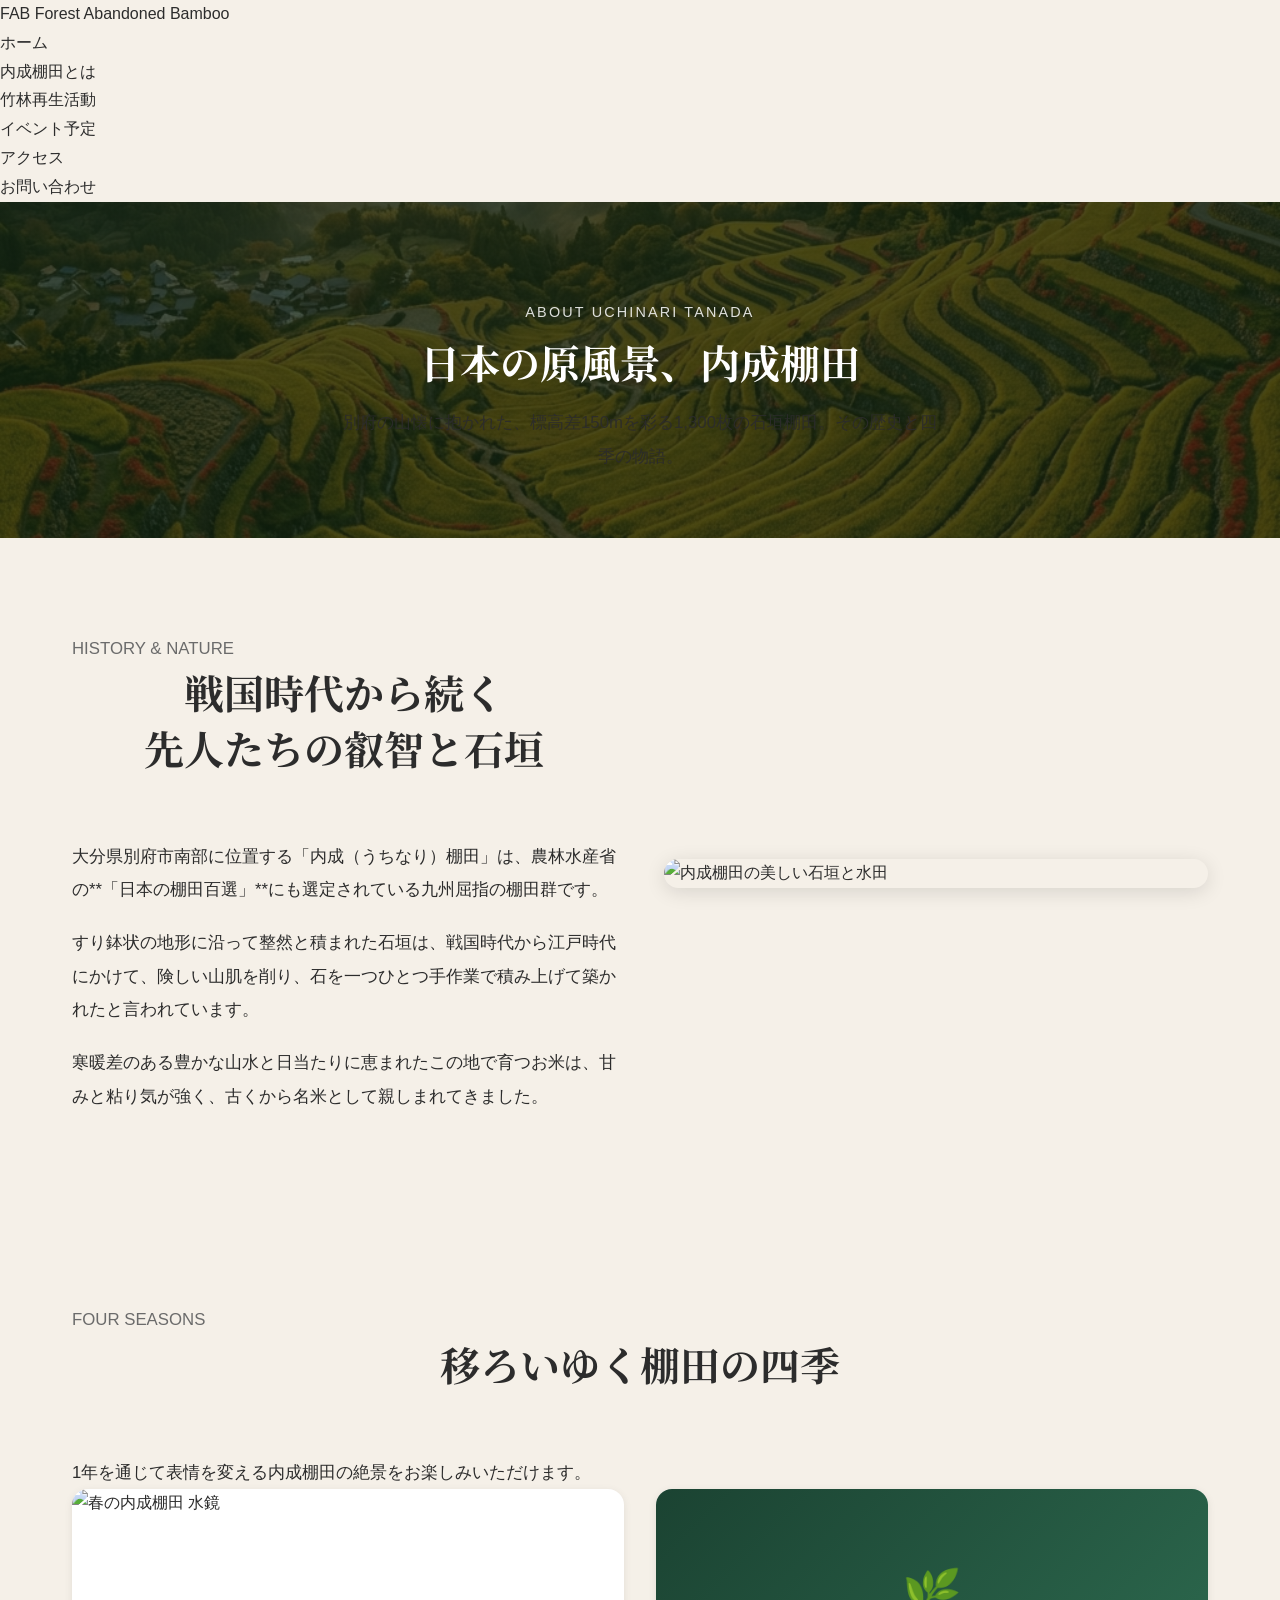
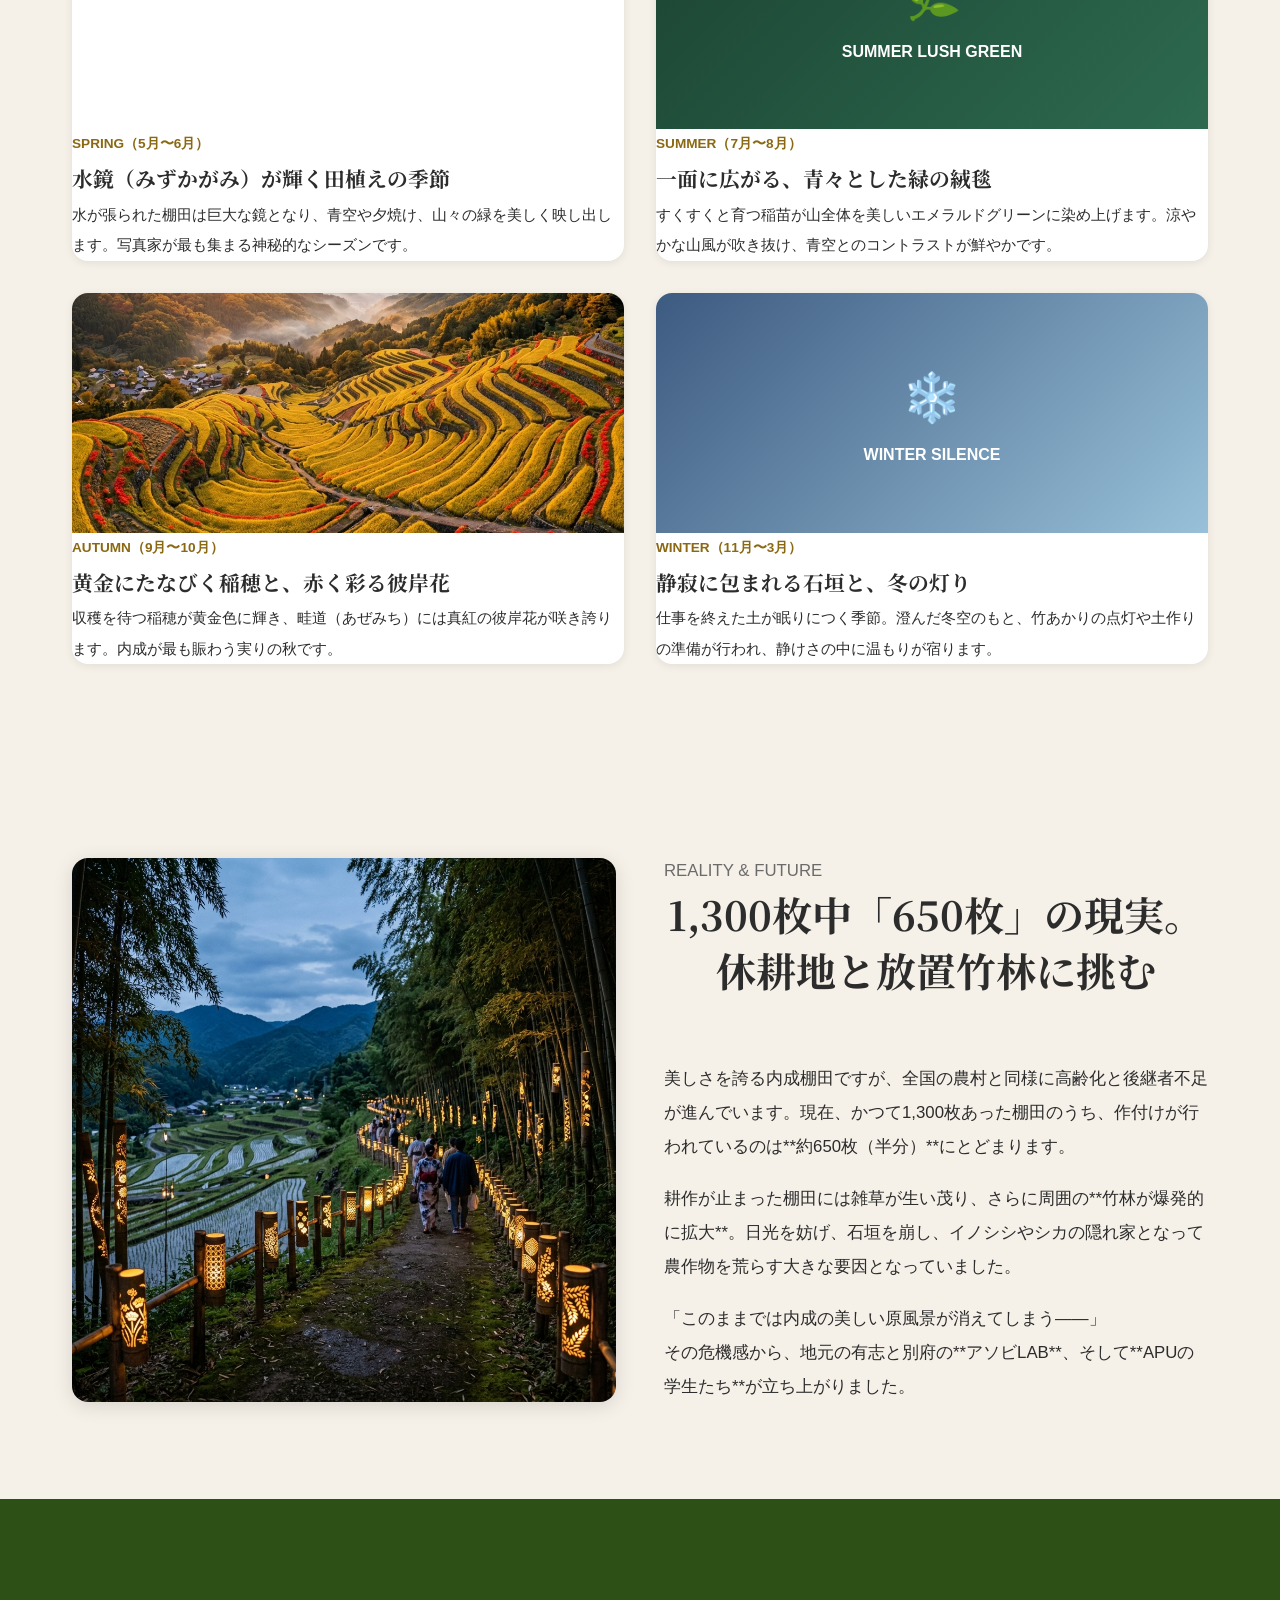
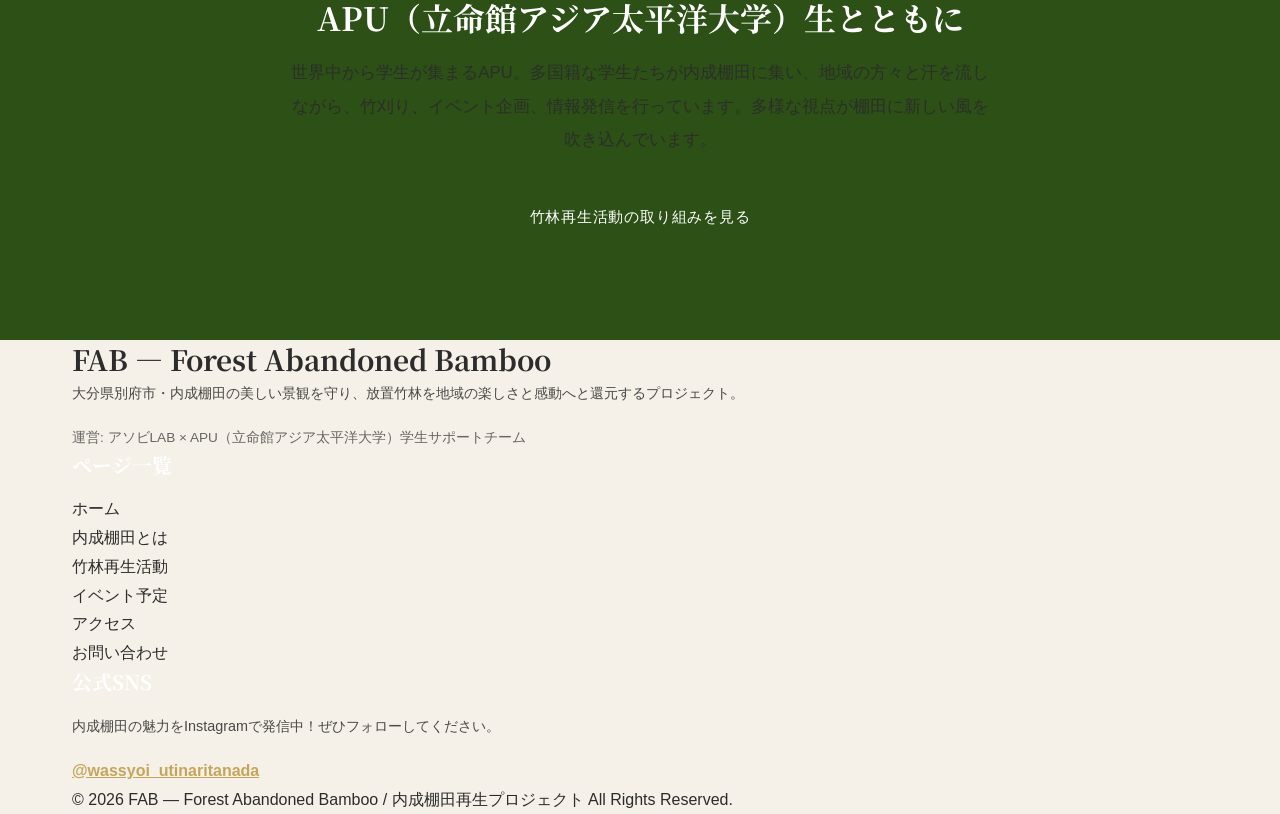
==== about.html @ a8ba5d4e "Add files via upload" ====
<!DOCTYPE html>
<html lang="ja">
<head>
  <meta charset="UTF-8">
  <meta name="viewport" content="width=device-width, initial-scale=1.0">
  <title>内成棚田とは | FAB - Forest Abandoned Bamboo</title>
  <meta name="description" content="大分県別府市にある日本の棚田百選「内成棚田」。42ヘクタールに広がる1,300枚の石垣棚田の歴史、四季の景観、そして未来へつなぐ課題と挑戦。">
  <link rel="preconnect" href="https://fonts.googleapis.com">
  <link rel="preconnect" href="https://fonts.gstatic.com" crossorigin>
  <link href="https://fonts.googleapis.com/css2?family=Noto+Serif+JP:wght@400;600;700&family=Plus+Jakarta+Sans:wght@400;600;700&display=swap" rel="stylesheet">
  <link rel="stylesheet" href="css/reset.css">
  <link rel="stylesheet" href="css/style.css">
  <link rel="stylesheet" href="css/animations.css">
  <link rel="stylesheet" href="css/responsive.css">
</head>
<body>

  <!-- Site Header -->
  <header class="site-header">
    <div class="header-container">
      <a href="index.html" class="site-logo">
        <span class="logo-main">FAB</span>
        <span class="logo-sub">Forest Abandoned Bamboo</span>
      </a>
      <button class="hamburger" aria-label="メニューを開く">
        <span></span>
        <span></span>
        <span></span>
      </button>
      <nav class="site-nav">
        <ul>
          <li><a href="index.html">ホーム</a></li>
          <li><a href="about.html" class="active">内成棚田とは</a></li>
          <li><a href="bamboo.html">竹林再生活動</a></li>
          <li><a href="events.html">イベント予定</a></li>
          <li><a href="access.html">アクセス</a></li>
          <li><a href="contact.html">お問い合わせ</a></li>
        </ul>
      </nav>
    </div>
  </header>

  <!-- Page Title Banner -->
  <section class="page-header" style="background-image: linear-gradient(rgba(15,35,15,0.75), rgba(15,35,15,0.75)), url('images/seasons/autumn.png'); background-size: cover; background-position: center; padding: 6rem 0 4rem; color: #fff; text-align: center;">
    <div class="container fade-in">
      <span style="letter-spacing: 0.15em; font-size: 0.9rem; opacity: 0.85;">ABOUT UCHINARI TANADA</span>
      <h1 style="font-size: 2.5rem; margin-top: 0.5rem; color: #fff;">日本の原風景、内成棚田</h1>
      <p style="margin-top: 1rem; opacity: 0.9; max-width: 600px; margin-left: auto; margin-right: auto;">
        別府の山懐に抱かれた、標高差150mを彩る1,300枚の石垣棚田。その歴史と四季の物語。
      </p>
    </div>
  </section>

  <!-- Overview Section -->
  <section class="section">
    <div class="container">
      <div class="grid-2" style="align-items: center; gap: 3rem;">
        <div class="fade-in">
          <span class="section-subtitle">HISTORY & NATURE</span>
          <h2 class="section-title">戦国時代から続く<br>先人たちの叡智と石垣</h2>
          <p style="margin-bottom: 1.2rem;">大分県別府市南部に位置する「内成（うちなり）棚田」は、農林水産省の**「日本の棚田百選」**にも選定されている九州屈指の棚田群です。</p>
          <p style="margin-bottom: 1.2rem;">すり鉢状の地形に沿って整然と積まれた石垣は、戦国時代から江戸時代にかけて、険しい山肌を削り、石を一つひとつ手作業で積み上げて築かれたと言われています。</p>
          <p>寒暖差のある豊かな山水と日当たりに恵まれたこの地で育つお米は、甘みと粘り気が強く、古くから名米として親しまれてきました。</p>
        </div>
        <div class="fade-in fade-in-delay-2">
          <img src="images/seasons/spring.png" alt="内成棚田の美しい石垣と水田" style="width:100%; border-radius: var(--radius-md); box-shadow: var(--shadow-md);">
        </div>
      </div>
    </div>
  </section>

  <!-- Four Seasons Section -->
  <section class="section" style="background-color: var(--color-bg-light);">
    <div class="container">
      <div class="section-title-wrap fade-in">
        <span class="section-subtitle">FOUR SEASONS</span>
        <h2 class="section-title">移ろいゆく棚田の四季</h2>
        <p class="section-desc">1年を通じて表情を変える内成棚田の絶景をお楽しみいただけます。</p>
      </div>

      <div class="grid-2" style="gap: 2rem;">
        <!-- Spring -->
        <div class="card fade-in fade-in-delay-1">
          <img src="images/seasons/spring.png" alt="春の内成棚田 水鏡" style="width:100%; height: 240px; object-fit: cover;">
          <div class="card-body">
            <span style="color: var(--color-accent); font-weight: 700; font-size: 0.85rem;">SPRING（5月〜6月）</span>
            <h3 style="font-size: 1.3rem; margin: 0.4rem 0;">水鏡（みずかがみ）が輝く田植えの季節</h3>
            <p style="font-size: 0.95rem; color: var(--color-text-muted);">水が張られた棚田は巨大な鏡となり、青空や夕焼け、山々の緑を美しく映し出します。写真家が最も集まる神秘的なシーズンです。</p>
          </div>
        </div>

        <!-- Summer -->
        <div class="card fade-in fade-in-delay-2">
          <div style="background: linear-gradient(135deg, #1b4332, #2d6a4f); height: 240px; display: flex; align-items: center; justify-content: center; color: #fff; text-align: center; padding: 1rem;">
            <div>
              <span style="font-size: 3rem; display: block;">🌿</span>
              <span style="font-weight: 700;">SUMMER LUSH GREEN</span>
            </div>
          </div>
          <div class="card-body">
            <span style="color: var(--color-accent); font-weight: 700; font-size: 0.85rem;">SUMMER（7月〜8月）</span>
            <h3 style="font-size: 1.3rem; margin: 0.4rem 0;">一面に広がる、青々とした緑の絨毯</h3>
            <p style="font-size: 0.95rem; color: var(--color-text-muted);">すくすくと育つ稲苗が山全体を美しいエメラルドグリーンに染め上げます。涼やかな山風が吹き抜け、青空とのコントラストが鮮やかです。</p>
          </div>
        </div>

        <!-- Autumn -->
        <div class="card fade-in fade-in-delay-1">
          <img src="images/seasons/autumn.png" alt="秋の内成棚田 黄金と彼岸花" style="width:100%; height: 240px; object-fit: cover;">
          <div class="card-body">
            <span style="color: var(--color-accent); font-weight: 700; font-size: 0.85rem;">AUTUMN（9月〜10月）</span>
            <h3 style="font-size: 1.3rem; margin: 0.4rem 0;">黄金にたなびく稲穂と、赤く彩る彼岸花</h3>
            <p style="font-size: 0.95rem; color: var(--color-text-muted);">収穫を待つ稲穂が黄金色に輝き、畦道（あぜみち）には真紅の彼岸花が咲き誇ります。内成が最も賑わう実りの秋です。</p>
          </div>
        </div>

        <!-- Winter -->
        <div class="card fade-in fade-in-delay-2">
          <div style="background: linear-gradient(135deg, #3d5a80, #98c1d9); height: 240px; display: flex; align-items: center; justify-content: center; color: #fff; text-align: center; padding: 1rem;">
            <div>
              <span style="font-size: 3rem; display: block;">❄️</span>
              <span style="font-weight: 700;">WINTER SILENCE</span>
            </div>
          </div>
          <div class="card-body">
            <span style="color: var(--color-accent); font-weight: 700; font-size: 0.85rem;">WINTER（11月〜3月）</span>
            <h3 style="font-size: 1.3rem; margin: 0.4rem 0;">静寂に包まれる石垣と、冬の灯り</h3>
            <p style="font-size: 0.95rem; color: var(--color-text-muted);">仕事を終えた土が眠りにつく季節。澄んだ冬空のもと、竹あかりの点灯や土作りの準備が行われ、静けさの中に温もりが宿ります。</p>
          </div>
        </div>
      </div>
    </div>
  </section>

  <!-- Reality & Challenge Section -->
  <section class="section">
    <div class="container">
      <div class="grid-2" style="align-items: center; gap: 3rem;">
        <div class="fade-in">
          <img src="images/bamboo/lanterns.png" alt="放置竹林の課題と竹あかり" style="width:100%; border-radius: var(--radius-md); box-shadow: var(--shadow-md);">
        </div>
        <div class="fade-in fade-in-delay-2">
          <span class="section-subtitle">REALITY & FUTURE</span>
          <h2 class="section-title">1,300枚中「650枚」の現実。<br>休耕地と放置竹林に挑む</h2>
          <p style="margin-bottom: 1.2rem;">美しさを誇る内成棚田ですが、全国の農村と同様に高齢化と後継者不足が進んでいます。現在、かつて1,300枚あった棚田のうち、作付けが行われているのは**約650枚（半分）**にとどまります。</p>
          <p style="margin-bottom: 1.2rem;">耕作が止まった棚田には雑草が生い茂り、さらに周囲の**竹林が爆発的に拡大**。日光を妨げ、石垣を崩し、イノシシやシカの隠れ家となって農作物を荒らす大きな要因となっていました。</p>
          <p>「このままでは内成の美しい原風景が消えてしまう——」<br>その危機感から、地元の有志と別府の**アソビLAB**、そして**APUの学生たち**が立ち上がりました。</p>
        </div>
      </div>
    </div>
  </section>

  <!-- APU Connection Banner -->
  <section class="section" style="background-color: var(--color-primary); color: #fff;">
    <div class="container text-center fade-in">
      <h2 style="color: #fff; font-size: 2rem; margin-bottom: 1rem;">APU（立命館アジア太平洋大学）生とともに</h2>
      <p style="max-width: 700px; margin: 0 auto 2rem; opacity: 0.9;">
        世界中から学生が集まるAPU。多国籍な学生たちが内成棚田に集い、地域の方々と汗を流しながら、竹刈り、イベント企画、情報発信を行っています。多様な視点が棚田に新しい風を吹き込んでいます。
      </p>
      <a href="bamboo.html" class="btn btn-accent">竹林再生活動の取り組みを見る</a>
    </div>
  </section>

  <!-- Site Footer -->
  <footer class="site-footer">
    <div class="container">
      <div class="footer-grid">
        <div>
          <h3 class="footer-title">FAB — Forest Abandoned Bamboo</h3>
          <p style="font-size: 0.9rem; opacity: 0.85; margin-bottom: 1rem;">
            大分県別府市・内成棚田の美しい景観を守り、放置竹林を地域の楽しさと感動へと還元するプロジェクト。
          </p>
          <p style="font-size: 0.85rem; opacity: 0.7;">運営: アソビLAB × APU（立命館アジア太平洋大学）学生サポートチーム</p>
        </div>
        <div>
          <h4 style="color: #fff; margin-bottom: 1rem;">ページ一覧</h4>
          <ul class="footer-links">
            <li><a href="index.html">ホーム</a></li>
            <li><a href="about.html">内成棚田とは</a></li>
            <li><a href="bamboo.html">竹林再生活動</a></li>
            <li><a href="events.html">イベント予定</a></li>
            <li><a href="access.html">アクセス</a></li>
            <li><a href="contact.html">お問い合わせ</a></li>
          </ul>
        </div>
        <div>
          <h4 style="color: #fff; margin-bottom: 1rem;">公式SNS</h4>
          <p style="font-size: 0.9rem; opacity: 0.85; margin-bottom: 1rem;">内成棚田の魅力をInstagramで発信中！ぜひフォローしてください。</p>
          <a href="https://www.instagram.com/wassyoi_utinaritanada/" target="_blank" rel="noopener noreferrer" style="color: var(--color-accent-light); font-weight: 700; text-decoration: underline;">
            @wassyoi_utinaritanada
          </a>
        </div>
      </div>
      <div class="footer-bottom">
        &copy; 2026 FAB — Forest Abandoned Bamboo / 内成棚田再生プロジェクト All Rights Reserved.
      </div>
    </div>
  </footer>

  <script src="js/main.js"></script>
</body>
</html>
---- css/style.css ----
/* ============================================
   FAB — Forest Abandoned Bamboo
   Design System & Main Styles
   ============================================ */

/* --- Design Tokens --- */
:root {
  /* Colors */
  --color-primary: #2D5016;
  --color-primary-light: #5A8F3C;
  --color-primary-lighter: #7AB556;
  --color-bamboo: #6B9B37;
  --color-accent: #8B6914;
  --color-accent-light: #C5A55A;
  --color-bg-main: #F5F0E8;
  --color-bg-sub: #EAF2E3;
  --color-bg-dark: #1a2e0a;
  --color-text: #2C2C2C;
  --color-text-light: #6B6B6B;
  --color-white: #FFFFFF;
  --color-gold: #C5A55A;
  --color-red: #C44D3E;

  /* Typography */
  --font-serif: 'Noto Serif JP', serif;
  --font-sans: 'Noto Sans JP', sans-serif;
  --font-display: 'Playfair Display', serif;

  /* Spacing */
  --space-xs: 0.5rem;
  --space-sm: 1rem;
  --space-md: 2rem;
  --space-lg: 4rem;
  --space-xl: 6rem;
  --space-xxl: 8rem;

  /* Shadows */
  --shadow-sm: 0 2px 8px rgba(0,0,0,0.08);
  --shadow-md: 0 4px 20px rgba(0,0,0,0.12);
  --shadow-lg: 0 8px 40px rgba(0,0,0,0.16);

  /* Border Radius */
  --radius-sm: 8px;
  --radius-md: 16px;
  --radius-lg: 24px;
  --radius-full: 9999px;

  /* Transitions */
  --transition-fast: 0.2s ease;
  --transition-normal: 0.4s ease;
  --transition-slow: 0.6s ease;
}

/* --- Base --- */
body {
  font-family: var(--font-sans);
  font-weight: 400;
  color: var(--color-text);
  background-color: var(--color-bg-main);
  font-size: 16px;
  overflow-x: hidden;
}

/* --- Typography --- */
h1, h2, h3, h4 {
  font-family: var(--font-serif);
  font-weight: 700;
  line-height: 1.4;
}

h1 { font-size: clamp(2rem, 5vw, 3.5rem); }
h2 { font-size: clamp(1.5rem, 3.5vw, 2.5rem); }
h3 { font-size: clamp(1.2rem, 2.5vw, 1.75rem); }
h4 { font-size: clamp(1rem, 2vw, 1.25rem); }

p {
  font-size: clamp(0.9rem, 1.5vw, 1.05rem);
  line-height: 2;
  color: var(--color-text);
}

.text-en {
  font-family: var(--font-display);
  font-style: italic;
  color: var(--color-primary-light);
  letter-spacing: 0.05em;
}

.text-accent {
  color: var(--color-accent);
  font-weight: 700;
}

.text-center { text-align: center; }
.text-gold { color: var(--color-gold); }

/* --- Layout --- */
.container {
  max-width: 1200px;
  margin: 0 auto;
  padding: 0 var(--space-md);
}

.container--narrow {
  max-width: 800px;
}

.section {
  padding: var(--space-xl) 0;
  position: relative;
}

.section--cream {
  background-color: var(--color-bg-main);
}

.section--green {
  background-color: var(--color-bg-sub);
}

.section--dark {
  background-color: var(--color-bg-dark);
  color: var(--color-white);
}

.section--dark p {
  color: rgba(255,255,255,0.85);
}

/* --- Section Title --- */
.section-title {
  text-align: center;
  margin-bottom: var(--space-lg);
}

.section-title__en {
  font-family: var(--font-display);
  font-size: clamp(0.85rem, 1.5vw, 1rem);
  color: var(--color-primary-light);
  letter-spacing: 0.15em;
  text-transform: uppercase;
  display: block;
  margin-bottom: var(--space-xs);
  font-style: italic;
}

.section-title__jp {
  font-family: var(--font-serif);
  font-size: clamp(1.5rem, 3.5vw, 2.5rem);
  color: var(--color-primary);
  display: block;
  position: relative;
}

.section-title__jp::after {
  content: '';
  display: block;
  width: 60px;
  height: 3px;
  background: linear-gradient(90deg, var(--color-bamboo), var(--color-accent-light));
  margin: var(--space-sm) auto 0;
  border-radius: var(--radius-full);
}

.section--dark .section-title__jp {
  color: var(--color-white);
}

.section--dark .section-title__en {
  color: var(--color-accent-light);
}

.section-subtitle {
  text-align: center;
  font-size: clamp(0.9rem, 1.5vw, 1.05rem);
  color: var(--color-text-light);
  margin-top: calc(-1 * var(--space-md));
  margin-bottom: var(--space-lg);
  line-height: 1.8;
}

/* --- Navigation --- */
.nav {
  position: fixed;
  top: 0;
  left: 0;
  right: 0;
  z-index: 1000;
  transition: background-color var(--transition-normal), box-shadow var(--transition-normal);
  padding: var(--space-sm) 0;
}

.nav--scrolled {
  background-color: rgba(255, 255, 255, 0.95);
  backdrop-filter: blur(10px);
  box-shadow: var(--shadow-sm);
  padding: var(--space-xs) 0;
}

.nav__inner {
  max-width: 1200px;
  margin: 0 auto;
  padding: 0 var(--space-md);
  display: flex;
  align-items: center;
  justify-content: space-between;
}

.nav__logo {
  display: flex;
  align-items: baseline;
  gap: 0.5rem;
  z-index: 1001;
}

.nav__logo-en {
  font-family: var(--font-display);
  font-size: 1.8rem;
  font-weight: 700;
  color: var(--color-white);
  letter-spacing: 0.05em;
  transition: color var(--transition-normal);
}

.nav--scrolled .nav__logo-en {
  color: var(--color-primary);
}

.nav__logo-jp {
  font-family: var(--font-sans);
  font-size: 0.75rem;
  color: rgba(255,255,255,0.8);
  transition: color var(--transition-normal);
}

.nav--scrolled .nav__logo-jp {
  color: var(--color-text-light);
}

.nav__list {
  display: flex;
  gap: var(--space-md);
}

.nav__link {
  font-size: 0.9rem;
  font-weight: 500;
  color: var(--color-white);
  position: relative;
  padding: 0.25rem 0;
  transition: color var(--transition-fast);
}

.nav--scrolled .nav__link {
  color: var(--color-text);
}

.nav__link::after {
  content: '';
  position: absolute;
  bottom: 0;
  left: 0;
  width: 0;
  height: 2px;
  background: var(--color-bamboo);
  transition: width var(--transition-normal);
}

.nav__link:hover::after,
.nav__link--active::after {
  width: 100%;
}

.nav__link:hover {
  color: var(--color-bamboo);
}

/* Hamburger */
.nav__hamburger {
  display: none;
  flex-direction: column;
  gap: 5px;
  z-index: 1001;
  padding: 8px;
}

.nav__hamburger span {
  display: block;
  width: 24px;
  height: 2px;
  background-color: var(--color-white);
  transition: all var(--transition-normal);
}

.nav--scrolled .nav__hamburger span {
  background-color: var(--color-text);
}

.nav__hamburger.active span:nth-child(1) {
  transform: rotate(45deg) translate(5px, 5px);
}

.nav__hamburger.active span:nth-child(2) {
  opacity: 0;
}

.nav__hamburger.active span:nth-child(3) {
  transform: rotate(-45deg) translate(5px, -5px);
}

/* --- Hero --- */
.hero {
  position: relative;
  height: 100vh;
  min-height: 600px;
  display: flex;
  align-items: center;
  justify-content: center;
  overflow: hidden;
}

.hero__slide {
  position: absolute;
  top: 0;
  left: 0;
  width: 100%;
  height: 100%;
  background-size: cover;
  background-position: center;
  opacity: 0;
  transition: opacity 1.5s ease;
}

.hero__slide.active {
  opacity: 1;
}

.hero__overlay {
  position: absolute;
  top: 0;
  left: 0;
  width: 100%;
  height: 100%;
  background: linear-gradient(
    to bottom,
    rgba(0,0,0,0.3) 0%,
    rgba(0,0,0,0.1) 40%,
    rgba(0,0,0,0.4) 100%
  );
  z-index: 1;
}

.hero__content {
  position: relative;
  z-index: 2;
  text-align: center;
  color: var(--color-white);
  padding: var(--space-md);
}

.hero__title {
  font-family: var(--font-serif);
  font-size: clamp(2rem, 6vw, 4rem);
  font-weight: 700;
  line-height: 1.4;
  text-shadow: 0 2px 20px rgba(0,0,0,0.3);
  margin-bottom: var(--space-sm);
  letter-spacing: 0.1em;
}

.hero__subtitle {
  font-family: var(--font-sans);
  font-size: clamp(1rem, 2vw, 1.3rem);
  font-weight: 300;
  text-shadow: 0 1px 10px rgba(0,0,0,0.3);
  letter-spacing: 0.15em;
  margin-bottom: var(--space-xs);
}

.hero__logo-text {
  font-family: var(--font-display);
  font-size: clamp(1.2rem, 2.5vw, 1.8rem);
  font-weight: 400;
  font-style: italic;
  color: var(--color-accent-light);
  text-shadow: 0 1px 10px rgba(0,0,0,0.3);
  margin-top: var(--space-sm);
}

.hero__scroll {
  position: absolute;
  bottom: 40px;
  left: 50%;
  transform: translateX(-50%);
  z-index: 2;
  display: flex;
  flex-direction: column;
  align-items: center;
  gap: 8px;
  color: var(--color-white);
  font-size: 0.75rem;
  letter-spacing: 0.1em;
}

.hero__scroll-arrow {
  width: 20px;
  height: 20px;
  border-right: 2px solid var(--color-white);
  border-bottom: 2px solid var(--color-white);
  transform: rotate(45deg);
  animation: bounce 2s infinite;
}

/* Page Hero (smaller) */
.hero--page {
  height: 50vh;
  min-height: 400px;
}

.hero--page .hero__title {
  font-size: clamp(1.8rem, 4vw, 3rem);
}

/* --- Wave Divider --- */
.wave-divider {
  position: relative;
  width: 100%;
  overflow: hidden;
  line-height: 0;
  margin-top: -1px;
}

.wave-divider svg {
  width: 100%;
  height: 80px;
  display: block;
}

/* --- Cards --- */
.card-grid {
  display: grid;
  grid-template-columns: repeat(auto-fit, minmax(320px, 1fr));
  gap: var(--space-md);
}

.card-grid--3 {
  grid-template-columns: repeat(3, 1fr);
}

.card {
  background: var(--color-white);
  border-radius: var(--radius-md);
  overflow: hidden;
  box-shadow: var(--shadow-sm);
  transition: transform var(--transition-normal), box-shadow var(--transition-normal);
}

.card:hover {
  transform: translateY(-8px);
  box-shadow: var(--shadow-lg);
}

.card__image {
  width: 100%;
  height: 220px;
  object-fit: cover;
}

.card__body {
  padding: var(--space-md);
}

.card__tag {
  display: inline-block;
  font-size: 0.75rem;
  font-weight: 500;
  padding: 4px 12px;
  border-radius: var(--radius-full);
  background: var(--color-bg-sub);
  color: var(--color-primary);
  margin-bottom: var(--space-xs);
}

.card__title {
  font-family: var(--font-serif);
  font-size: 1.2rem;
  margin-bottom: var(--space-xs);
  color: var(--color-primary);
}

.card__text {
  font-size: 0.9rem;
  color: var(--color-text-light);
  line-height: 1.8;
}

.card__link {
  display: inline-flex;
  align-items: center;
  gap: 6px;
  margin-top: var(--space-sm);
  color: var(--color-primary-light);
  font-weight: 500;
  font-size: 0.9rem;
  transition: gap var(--transition-fast);
}

.card__link:hover {
  gap: 12px;
}

.card__link::after {
  content: '→';
}

/* --- Buttons --- */
.btn {
  display: inline-flex;
  align-items: center;
  justify-content: center;
  gap: 8px;
  padding: 14px 32px;
  border-radius: var(--radius-full);
  font-weight: 500;
  font-size: 0.95rem;
  transition: all var(--transition-normal);
  cursor: pointer;
  letter-spacing: 0.05em;
}

.btn--primary {
  background: var(--color-primary);
  color: var(--color-white);
}

.btn--primary:hover {
  background: var(--color-primary-light);
  transform: translateY(-2px);
  box-shadow: 0 4px 15px rgba(45, 80, 22, 0.3);
}

.btn--accent {
  background: linear-gradient(135deg, var(--color-accent), var(--color-gold));
  color: var(--color-white);
}

.btn--accent:hover {
  transform: translateY(-2px);
  box-shadow: 0 4px 15px rgba(139, 105, 20, 0.3);
}

.btn--outline {
  border: 2px solid var(--color-primary);
  color: var(--color-primary);
  background: transparent;
}

.btn--outline:hover {
  background: var(--color-primary);
  color: var(--color-white);
}

.btn--large {
  padding: 18px 48px;
  font-size: 1.1rem;
}

.btn--white {
  background: var(--color-white);
  color: var(--color-primary);
}

.btn--white:hover {
  background: var(--color-bg-sub);
  transform: translateY(-2px);
}

.btn-group {
  display: flex;
  gap: var(--space-sm);
  justify-content: center;
  flex-wrap: wrap;
}

/* --- Stats / Counter --- */
.stats {
  display: grid;
  grid-template-columns: repeat(4, 1fr);
  gap: var(--space-md);
  text-align: center;
}

.stat__number {
  font-family: var(--font-display);
  font-size: clamp(2.5rem, 5vw, 4rem);
  font-weight: 700;
  color: var(--color-primary);
  line-height: 1.2;
}

.stat__unit {
  font-family: var(--font-sans);
  font-size: 1rem;
  color: var(--color-primary-light);
}

.stat__label {
  font-size: 0.9rem;
  color: var(--color-text-light);
  margin-top: var(--space-xs);
}

.section--dark .stat__number {
  color: var(--color-accent-light);
}

.section--dark .stat__unit {
  color: var(--color-white);
}

.section--dark .stat__label {
  color: rgba(255,255,255,0.7);
}

/* --- Event Banner --- */
.event-banner {
  background: linear-gradient(135deg, var(--color-primary) 0%, var(--color-bamboo) 100%);
  border-radius: var(--radius-lg);
  padding: var(--space-lg);
  color: var(--color-white);
  text-align: center;
  position: relative;
  overflow: hidden;
}

.event-banner::before {
  content: '🎋';
  position: absolute;
  top: -20px;
  right: -20px;
  font-size: 120px;
  opacity: 0.1;
}

.event-banner__date {
  font-family: var(--font-display);
  font-size: clamp(1rem, 2vw, 1.3rem);
  color: var(--color-accent-light);
  margin-bottom: var(--space-xs);
}

.event-banner__title {
  font-family: var(--font-serif);
  font-size: clamp(1.5rem, 3.5vw, 2.5rem);
  margin-bottom: var(--space-sm);
}

.event-banner__text {
  font-size: 1rem;
  opacity: 0.9;
  margin-bottom: var(--space-md);
  line-height: 1.8;
}

/* --- Timeline --- */
.timeline {
  position: relative;
  padding: var(--space-md) 0;
}

.timeline::before {
  content: '';
  position: absolute;
  left: 50%;
  top: 0;
  bottom: 0;
  width: 2px;
  background: linear-gradient(to bottom, var(--color-bamboo), var(--color-accent-light));
  transform: translateX(-50%);
}

.timeline__item {
  display: flex;
  align-items: flex-start;
  margin-bottom: var(--space-lg);
  position: relative;
}

.timeline__item:nth-child(odd) {
  flex-direction: row-reverse;
}

.timeline__dot {
  position: absolute;
  left: 50%;
  transform: translateX(-50%);
  width: 16px;
  height: 16px;
  border-radius: 50%;
  background: var(--color-bamboo);
  border: 3px solid var(--color-white);
  box-shadow: var(--shadow-sm);
  z-index: 1;
}

.timeline__content {
  width: 45%;
  background: var(--color-white);
  border-radius: var(--radius-md);
  padding: var(--space-md);
  box-shadow: var(--shadow-sm);
}

.timeline__year {
  font-family: var(--font-display);
  font-size: 1.5rem;
  color: var(--color-primary-light);
  margin-bottom: var(--space-xs);
}

/* --- Schedule --- */
.schedule {
  background: var(--color-white);
  border-radius: var(--radius-lg);
  overflow: hidden;
  box-shadow: var(--shadow-md);
}

.schedule__month {
  padding: var(--space-sm) var(--space-md);
  background: var(--color-primary);
  color: var(--color-white);
  font-family: var(--font-serif);
  font-size: 1.2rem;
}

.schedule__item {
  display: flex;
  align-items: center;
  gap: var(--space-md);
  padding: var(--space-sm) var(--space-md);
  border-bottom: 1px solid rgba(0,0,0,0.05);
  transition: background var(--transition-fast);
}

.schedule__item:hover {
  background: var(--color-bg-sub);
}

.schedule__item--highlight {
  background: linear-gradient(90deg, rgba(107, 155, 55, 0.1) 0%, transparent 100%);
  border-left: 4px solid var(--color-bamboo);
}

.schedule__date {
  font-family: var(--font-display);
  font-size: 1.3rem;
  font-weight: 700;
  color: var(--color-primary);
  min-width: 60px;
  text-align: center;
}

.schedule__info {
  flex: 1;
}

.schedule__event-name {
  font-weight: 700;
  font-size: 1rem;
}

.schedule__event-tag {
  display: inline-block;
  font-size: 0.7rem;
  padding: 2px 8px;
  border-radius: var(--radius-full);
  background: var(--color-red);
  color: var(--color-white);
  margin-left: 8px;
  font-weight: 700;
}

.schedule__event-desc {
  font-size: 0.85rem;
  color: var(--color-text-light);
}

/* --- Photo Band --- */
.photo-band {
  display: flex;
  gap: var(--space-sm);
  overflow-x: auto;
  padding: var(--space-sm) 0;
  scroll-snap-type: x mandatory;
  -webkit-overflow-scrolling: touch;
}

.photo-band::-webkit-scrollbar {
  display: none;
}

.photo-band__item {
  flex: 0 0 300px;
  height: 200px;
  border-radius: var(--radius-md);
  overflow: hidden;
  scroll-snap-align: start;
  position: relative;
}

.photo-band__item img {
  width: 100%;
  height: 100%;
  object-fit: cover;
  transition: transform var(--transition-slow);
}

.photo-band__item:hover img {
  transform: scale(1.05);
}

.photo-band__label {
  position: absolute;
  bottom: 0;
  left: 0;
  right: 0;
  padding: var(--space-xs) var(--space-sm);
  background: linear-gradient(transparent, rgba(0,0,0,0.6));
  color: var(--color-white);
  font-size: 0.85rem;
}

/* --- Parallax Section --- */
.parallax {
  background-attachment: fixed;
  background-size: cover;
  background-position: center;
  min-height: 400px;
  display: flex;
  align-items: center;
  justify-content: center;
  position: relative;
}

.parallax__overlay {
  position: absolute;
  inset: 0;
  background: rgba(0,0,0,0.45);
}

.parallax__content {
  position: relative;
  z-index: 1;
  text-align: center;
  color: var(--color-white);
  padding: var(--space-lg) var(--space-md);
}

.parallax__content h2 {
  font-size: clamp(1.5rem, 4vw, 2.5rem);
  margin-bottom: var(--space-sm);
  text-shadow: 0 2px 10px rgba(0,0,0,0.3);
}

.parallax__content p {
  color: rgba(255,255,255,0.9);
  font-size: clamp(1rem, 1.8vw, 1.2rem);
}

/* --- Intro Text --- */
.intro {
  text-align: center;
  padding: var(--space-xl) var(--space-md);
}

.intro__text {
  font-family: var(--font-serif);
  font-size: clamp(1rem, 2vw, 1.3rem);
  line-height: 2.5;
  color: var(--color-text);
  letter-spacing: 0.1em;
}

.intro__text span {
  color: var(--color-primary);
  font-weight: 700;
}

/* --- Feature Image + Text --- */
.feature {
  display: grid;
  grid-template-columns: 1fr 1fr;
  gap: var(--space-lg);
  align-items: center;
  margin-bottom: var(--space-xl);
}

.feature--reverse {
  direction: rtl;
}

.feature--reverse > * {
  direction: ltr;
}

.feature__image {
  border-radius: var(--radius-lg);
  overflow: hidden;
  box-shadow: var(--shadow-md);
}

.feature__image img {
  width: 100%;
  height: 400px;
  object-fit: cover;
  transition: transform var(--transition-slow);
}

.feature__image:hover img {
  transform: scale(1.03);
}

.feature__text h3 {
  color: var(--color-primary);
  margin-bottom: var(--space-sm);
}

/* --- Instagram CTA --- */
.instagram-cta {
  display: flex;
  align-items: center;
  justify-content: center;
  gap: var(--space-sm);
  padding: var(--space-md);
  background: linear-gradient(135deg, #f09433, #e6683c, #dc2743, #cc2366, #bc1888);
  border-radius: var(--radius-md);
  color: var(--color-white);
  font-weight: 500;
  transition: transform var(--transition-fast), box-shadow var(--transition-fast);
}

.instagram-cta:hover {
  transform: translateY(-3px);
  box-shadow: var(--shadow-lg);
}

.instagram-cta__icon {
  width: 28px;
  height: 28px;
}

/* --- Footer --- */
.footer {
  background-color: var(--color-bg-dark);
  color: rgba(255,255,255,0.8);
  padding: var(--space-xl) 0 var(--space-md);
}

.footer__inner {
  display: grid;
  grid-template-columns: 2fr 1fr 1fr;
  gap: var(--space-lg);
  margin-bottom: var(--space-lg);
}

.footer__logo-en {
  font-family: var(--font-display);
  font-size: 2rem;
  font-weight: 700;
  color: var(--color-white);
  display: block;
  margin-bottom: var(--space-xs);
}

.footer__logo-jp {
  font-size: 0.8rem;
  color: rgba(255,255,255,0.5);
  display: block;
  margin-bottom: var(--space-sm);
}

.footer__desc {
  font-size: 0.85rem;
  line-height: 1.8;
  color: rgba(255,255,255,0.6);
}

.footer__nav h3,
.footer__links h3 {
  font-size: 0.9rem;
  font-weight: 700;
  color: var(--color-white);
  margin-bottom: var(--space-sm);
}

.footer__nav ul li,
.footer__links ul li {
  margin-bottom: var(--space-xs);
}

.footer__nav a,
.footer__links a {
  font-size: 0.85rem;
  color: rgba(255,255,255,0.6);
  transition: color var(--transition-fast);
}

.footer__nav a:hover,
.footer__links a:hover {
  color: var(--color-bamboo);
}

.footer__bottom {
  border-top: 1px solid rgba(255,255,255,0.1);
  padding-top: var(--space-md);
  text-align: center;
  font-size: 0.8rem;
  color: rgba(255,255,255,0.4);
}

/* --- Misc --- */
.badge {
  display: inline-flex;
  align-items: center;
  gap: 6px;
  padding: 6px 16px;
  border-radius: var(--radius-full);
  font-size: 0.8rem;
  font-weight: 500;
}

.badge--gold {
  background: linear-gradient(135deg, var(--color-gold), #D4AF37);
  color: var(--color-white);
}

.badge--green {
  background: var(--color-bg-sub);
  color: var(--color-primary);
}

.concept-image {
  border-radius: var(--radius-lg);
  overflow: hidden;
  box-shadow: var(--shadow-lg);
  border: 4px solid var(--color-white);
}

.concept-image img {
  width: 100%;
  height: auto;
}

/* Image placeholder for user photos */
.img-placeholder {
  width: 100%;
  height: 100%;
  background: linear-gradient(135deg, var(--color-bg-sub) 0%, var(--color-bg-main) 100%);
  display: flex;
  align-items: center;
  justify-content: center;
  color: var(--color-text-light);
  font-size: 0.9rem;
}

/* Highlight box */
.highlight-box {
  background: var(--color-white);
  border-radius: var(--radius-md);
  padding: var(--space-md);
  border-left: 4px solid var(--color-bamboo);
  box-shadow: var(--shadow-sm);
}

.highlight-box--warning {
  border-left-color: var(--color-red);
  background: #FFF8F6;
}

/* Grid utilities */
.grid-2 {
  display: grid;
  grid-template-columns: 1fr 1fr;
  gap: var(--space-md);
}

.grid-3 {
  display: grid;
  grid-template-columns: repeat(3, 1fr);
  gap: var(--space-md);
}
---- css/animations.css ----
/* ============================================
   FAB — Forest Abandoned Bamboo
   Animations & Keyframes
   ============================================ */

/* Fade In Base */
.fade-in {
  opacity: 0;
  transform: translateY(30px);
  transition: opacity 0.8s cubic-bezier(0.16, 1, 0.3, 1), transform 0.8s cubic-bezier(0.16, 1, 0.3, 1);
}

.fade-in.is-visible {
  opacity: 1;
  transform: translateY(0);
}

/* Stagger Delays for Grid Items */
.fade-in-delay-1 { transition-delay: 0.1s; }
.fade-in-delay-2 { transition-delay: 0.2s; }
.fade-in-delay-3 { transition-delay: 0.3s; }
.fade-in-delay-4 { transition-delay: 0.4s; }

/* Pulse Animation for Highlights */
@keyframes pulseGlow {
  0% {
    box-shadow: 0 0 0 0 rgba(199, 107, 36, 0.4);
  }
  70% {
    box-shadow: 0 0 0 15px rgba(199, 107, 36, 0);
  }
  100% {
    box-shadow: 0 0 0 0 rgba(199, 107, 36, 0);
  }
}

.pulse-badge {
  animation: pulseGlow 2s infinite;
}

/* Floating Leaf Animation */
@keyframes floatSoft {
  0%, 100% { transform: translateY(0) rotate(0deg); }
  50% { transform: translateY(-10px) rotate(3deg); }
}

.floating-element {
  animation: floatSoft 4s ease-in-out infinite;
}
---- css/responsive.css ----
/* ============================================
   FAB — Forest Abandoned Bamboo
   Responsive Stylesheet
   ============================================ */

/* Mobile First Adjustments */
@media (max-width: 768px) {
  .site-nav {
    display: none;
    position: absolute;
    top: 100%;
    left: 0;
    width: 100%;
    background-color: rgba(255, 255, 255, 0.98);
    backdrop-filter: blur(10px);
    padding: var(--spacing-md);
    box-shadow: var(--shadow-md);
  }

  .site-nav.is-active {
    display: block;
  }

  .site-nav ul {
    flex-direction: column;
    gap: var(--spacing-sm);
  }

  .hamburger {
    display: flex;
  }

  .hero-title {
    font-size: 2.2rem;
  }

  .section-title {
    font-size: 1.8rem;
  }

  .grid-2, .grid-3, .grid-4 {
    grid-template-columns: 1fr;
  }

  .stat-number {
    font-size: 2.5rem;
  }

  .cta-box {
    padding: var(--spacing-md);
  }

  .timeline::before {
    left: 20px;
  }

  .timeline-item {
    padding-left: 50px;
  }

  .timeline-marker {
    left: 12px;
  }
}

@media (min-width: 769px) and (max-width: 1024px) {
  .grid-3, .grid-4 {
    grid-template-columns: repeat(2, 1fr);
  }
}
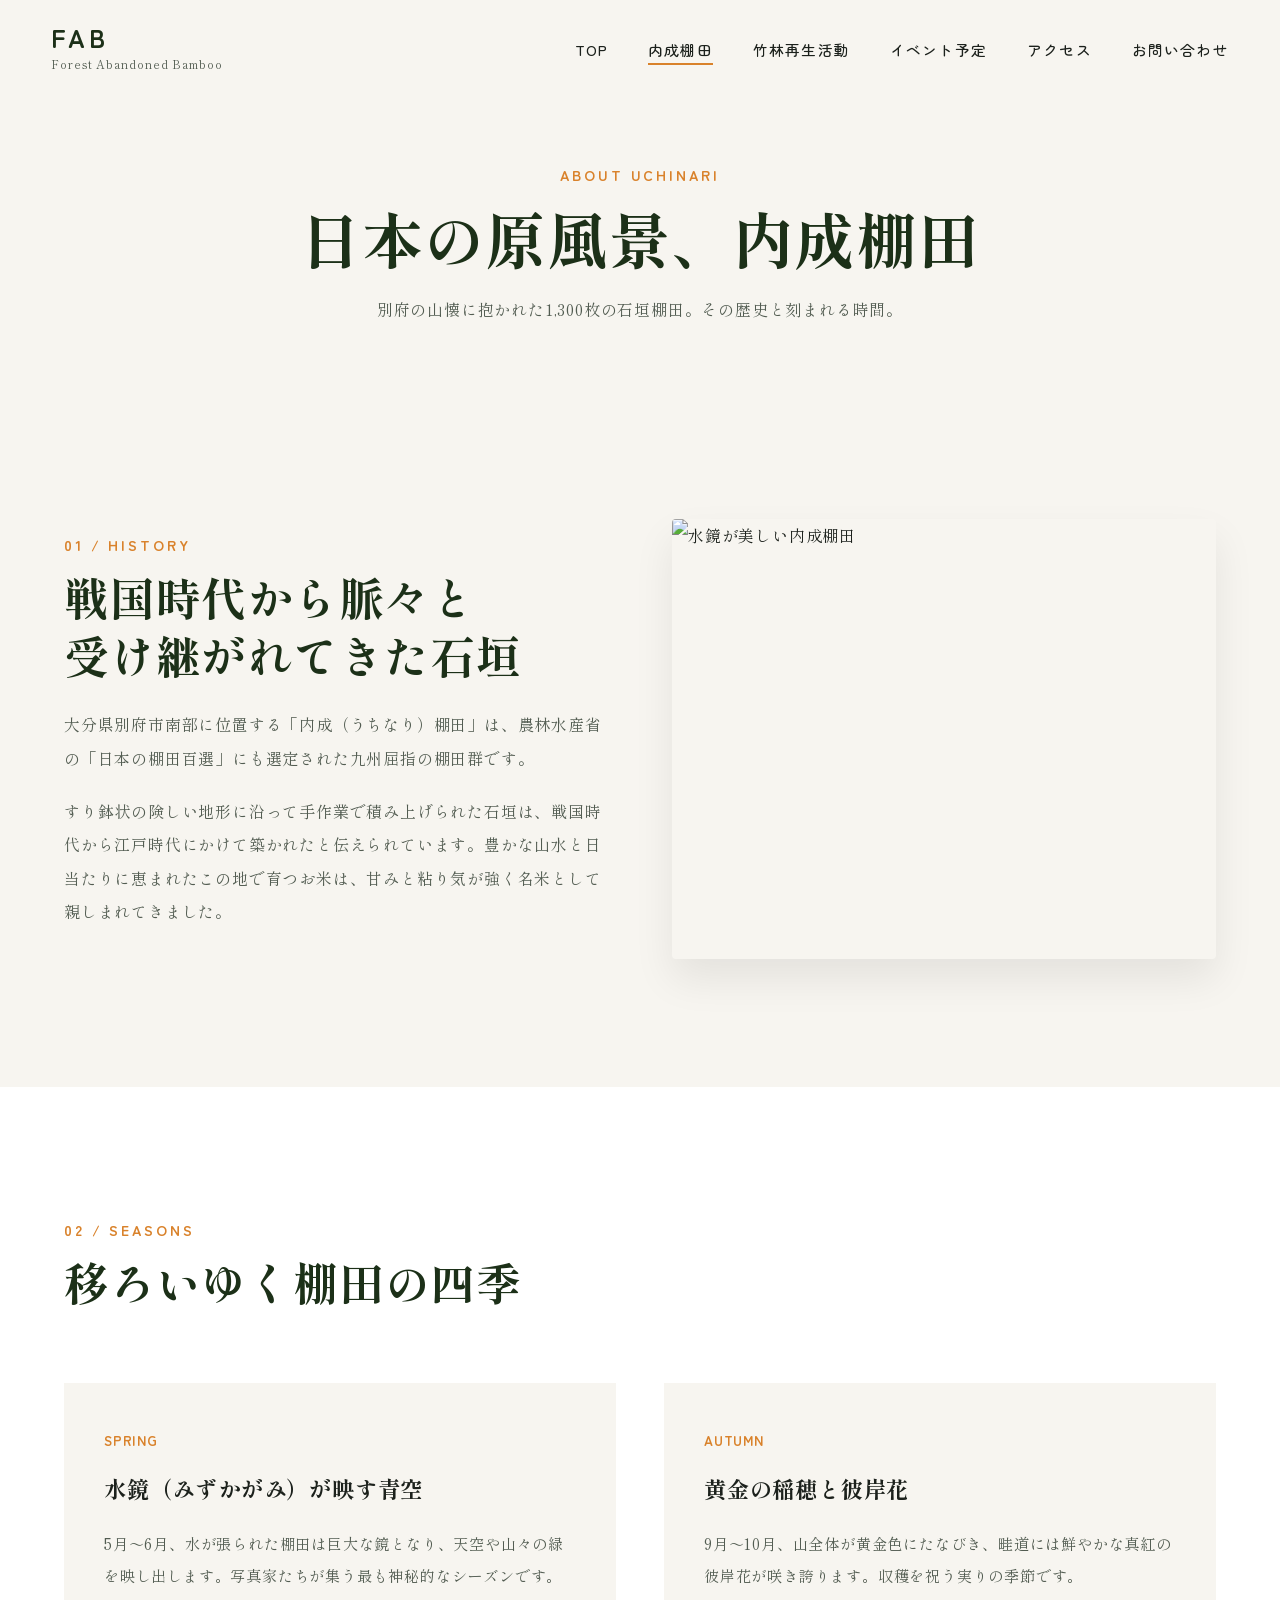
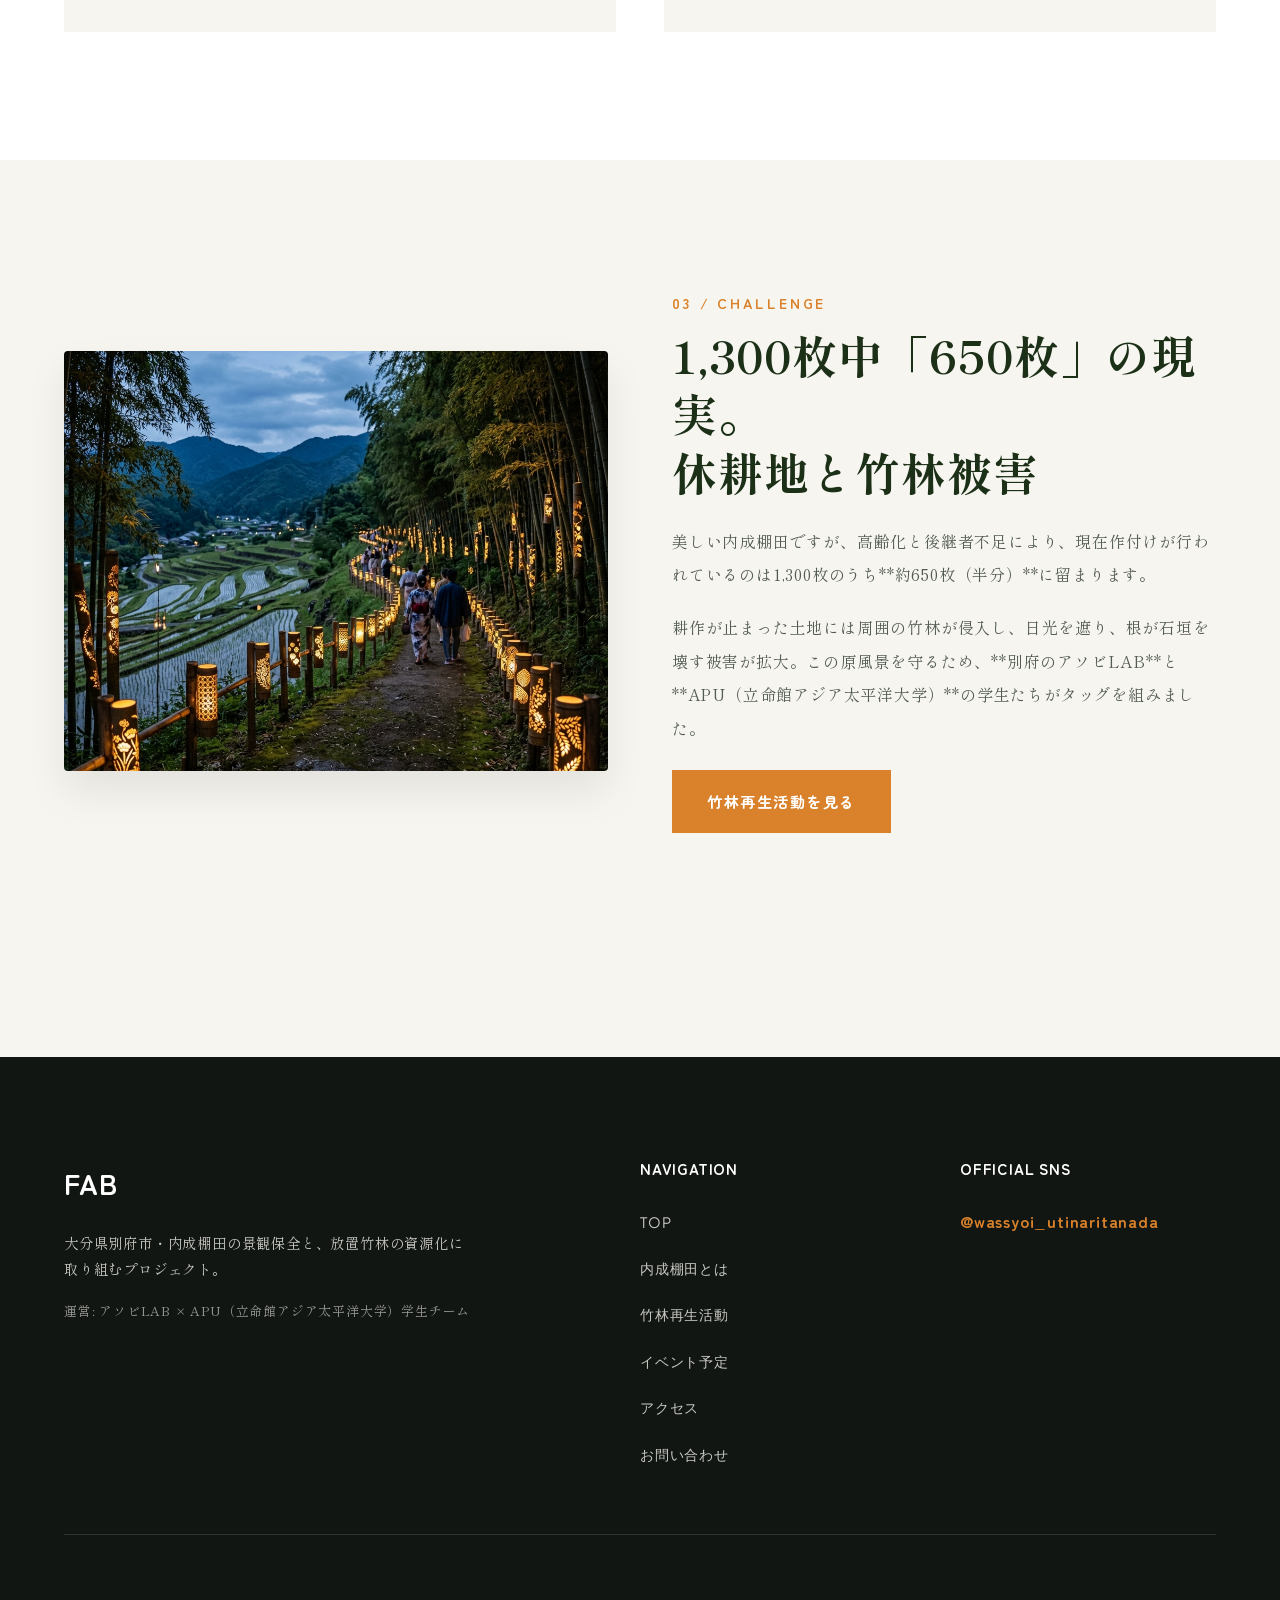
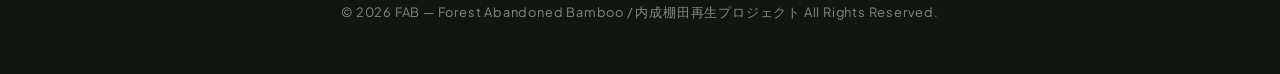
==== commit 96da054c: "Add files via upload" ====
--- a/about.html
+++ b/about.html
@@ -3,11 +3,8 @@
 <head>
   <meta charset="UTF-8">
   <meta name="viewport" content="width=device-width, initial-scale=1.0">
-  <title>内成棚田とは | FAB - Forest Abandoned Bamboo</title>
-  <meta name="description" content="大分県別府市にある日本の棚田百選「内成棚田」。42ヘクタールに広がる1,300枚の石垣棚田の歴史、四季の景観、そして未来へつなぐ課題と挑戦。">
-  <link rel="preconnect" href="https://fonts.googleapis.com">
-  <link rel="preconnect" href="https://fonts.gstatic.com" crossorigin>
-  <link href="https://fonts.googleapis.com/css2?family=Noto+Serif+JP:wght@400;600;700&family=Plus+Jakarta+Sans:wght@400;600;700&display=swap" rel="stylesheet">
+  <title>内成棚田について | FAB — Forest Abandoned Bamboo</title>
+  <meta name="description" content="大分県別府市・内成棚田。日本の棚田百選の歴史、四季の景観、そして半数が休耕地となった課題と未来への取り組み。">
   <link rel="stylesheet" href="css/reset.css">
   <link rel="stylesheet" href="css/style.css">
   <link rel="stylesheet" href="css/animations.css">
@@ -22,15 +19,15 @@
         <span class="logo-main">FAB</span>
         <span class="logo-sub">Forest Abandoned Bamboo</span>
       </a>
-      <button class="hamburger" aria-label="メニューを開く">
+      <button class="hamburger" aria-label="メニュー">
         <span></span>
         <span></span>
         <span></span>
       </button>
       <nav class="site-nav">
         <ul>
-          <li><a href="index.html">ホーム</a></li>
-          <li><a href="about.html" class="active">内成棚田とは</a></li>
+          <li><a href="index.html">TOP</a></li>
+          <li><a href="about.html" class="active">内成棚田</a></li>
           <li><a href="bamboo.html">竹林再生活動</a></li>
           <li><a href="events.html">イベント予定</a></li>
           <li><a href="access.html">アクセス</a></li>
@@ -40,142 +37,109 @@
     </div>
   </header>
 
-  <!-- Page Title Banner -->
-  <section class="page-header" style="background-image: linear-gradient(rgba(15,35,15,0.75), rgba(15,35,15,0.75)), url('images/seasons/autumn.png'); background-size: cover; background-position: center; padding: 6rem 0 4rem; color: #fff; text-align: center;">
-    <div class="container fade-in">
-      <span style="letter-spacing: 0.15em; font-size: 0.9rem; opacity: 0.85;">ABOUT UCHINARI TANADA</span>
-      <h1 style="font-size: 2.5rem; margin-top: 0.5rem; color: #fff;">日本の原風景、内成棚田</h1>
-      <p style="margin-top: 1rem; opacity: 0.9; max-width: 600px; margin-left: auto; margin-right: auto;">
-        別府の山懐に抱かれた、標高差150mを彩る1,300枚の石垣棚田。その歴史と四季の物語。
-      </p>
+  <!-- Subpage Header -->
+  <section class="section-padding" style="padding-top: 10rem; padding-bottom: 4rem; background-color: var(--color-bg-paper);">
+    <div class="container text-center" style="text-align: center;">
+      <span class="section-num">ABOUT UCHINARI</span>
+      <h1 class="section-main-title" style="font-size: clamp(2.4rem, 5vw, 3.8rem);">日本の原風景、内成棚田</h1>
+      <p class="section-desc-lead" style="margin: 1rem auto 0;">別府の山懐に抱かれた1,300枚の石垣棚田。その歴史と刻まれる時間。</p>
     </div>
   </section>
 
-  <!-- Overview Section -->
-  <section class="section">
+  <!-- History & Nature Section (Musu-Sauna Style) -->
+  <section class="section-padding">
     <div class="container">
-      <div class="grid-2" style="align-items: center; gap: 3rem;">
-        <div class="fade-in">
-          <span class="section-subtitle">HISTORY & NATURE</span>
-          <h2 class="section-title">戦国時代から続く<br>先人たちの叡智と石垣</h2>
-          <p style="margin-bottom: 1.2rem;">大分県別府市南部に位置する「内成（うちなり）棚田」は、農林水産省の**「日本の棚田百選」**にも選定されている九州屈指の棚田群です。</p>
-          <p style="margin-bottom: 1.2rem;">すり鉢状の地形に沿って整然と積まれた石垣は、戦国時代から江戸時代にかけて、険しい山肌を削り、石を一つひとつ手作業で積み上げて築かれたと言われています。</p>
-          <p>寒暖差のある豊かな山水と日当たりに恵まれたこの地で育つお米は、甘みと粘り気が強く、古くから名米として親しまれてきました。</p>
-        </div>
-        <div class="fade-in fade-in-delay-2">
-          <img src="images/seasons/spring.png" alt="内成棚田の美しい石垣と水田" style="width:100%; border-radius: var(--radius-md); box-shadow: var(--shadow-md);">
-        </div>
-      </div>
-    </div>
-  </section>
-
-  <!-- Four Seasons Section -->
-  <section class="section" style="background-color: var(--color-bg-light);">
-    <div class="container">
-      <div class="section-title-wrap fade-in">
-        <span class="section-subtitle">FOUR SEASONS</span>
-        <h2 class="section-title">移ろいゆく棚田の四季</h2>
-        <p class="section-desc">1年を通じて表情を変える内成棚田の絶景をお楽しみいただけます。</p>
-      </div>
-
-      <div class="grid-2" style="gap: 2rem;">
-        <!-- Spring -->
-        <div class="card fade-in fade-in-delay-1">
-          <img src="images/seasons/spring.png" alt="春の内成棚田 水鏡" style="width:100%; height: 240px; object-fit: cover;">
-          <div class="card-body">
-            <span style="color: var(--color-accent); font-weight: 700; font-size: 0.85rem;">SPRING（5月〜6月）</span>
-            <h3 style="font-size: 1.3rem; margin: 0.4rem 0;">水鏡（みずかがみ）が輝く田植えの季節</h3>
-            <p style="font-size: 0.95rem; color: var(--color-text-muted);">水が張られた棚田は巨大な鏡となり、青空や夕焼け、山々の緑を美しく映し出します。写真家が最も集まる神秘的なシーズンです。</p>
-          </div>
+      <div class="overlap-grid">
+        <div class="reveal-fade-up">
+          <span class="section-num">01 / HISTORY</span>
+          <h2 class="section-main-title" style="margin-bottom: 1.5rem;">
+            戦国時代から脈々と<br>受け継がれてきた石垣
+          </h2>
+          <p style="margin-bottom: 1.2rem; color: var(--color-text-sub);">
+            大分県別府市南部に位置する「内成（うちなり）棚田」は、農林水産省の「日本の棚田百選」にも選定された九州屈指の棚田群です。
+          </p>
+          <p style="margin-bottom: 1.2rem; color: var(--color-text-sub);">
+            すり鉢状の険しい地形に沿って手作業で積み上げられた石垣は、戦国時代から江戸時代にかけて築かれたと伝えられています。豊かな山水と日当たりに恵まれたこの地で育つお米は、甘みと粘り気が強く名米として親しまれてきました。
+          </p>
         </div>
 
-        <!-- Summer -->
-        <div class="card fade-in fade-in-delay-2">
-          <div style="background: linear-gradient(135deg, #1b4332, #2d6a4f); height: 240px; display: flex; align-items: center; justify-content: center; color: #fff; text-align: center; padding: 1rem;">
-            <div>
-              <span style="font-size: 3rem; display: block;">🌿</span>
-              <span style="font-weight: 700;">SUMMER LUSH GREEN</span>
-            </div>
-          </div>
-          <div class="card-body">
-            <span style="color: var(--color-accent); font-weight: 700; font-size: 0.85rem;">SUMMER（7月〜8月）</span>
-            <h3 style="font-size: 1.3rem; margin: 0.4rem 0;">一面に広がる、青々とした緑の絨毯</h3>
-            <p style="font-size: 0.95rem; color: var(--color-text-muted);">すくすくと育つ稲苗が山全体を美しいエメラルドグリーンに染め上げます。涼やかな山風が吹き抜け、青空とのコントラストが鮮やかです。</p>
-          </div>
-        </div>
-
-        <!-- Autumn -->
-        <div class="card fade-in fade-in-delay-1">
-          <img src="images/seasons/autumn.png" alt="秋の内成棚田 黄金と彼岸花" style="width:100%; height: 240px; object-fit: cover;">
-          <div class="card-body">
-            <span style="color: var(--color-accent); font-weight: 700; font-size: 0.85rem;">AUTUMN（9月〜10月）</span>
-            <h3 style="font-size: 1.3rem; margin: 0.4rem 0;">黄金にたなびく稲穂と、赤く彩る彼岸花</h3>
-            <p style="font-size: 0.95rem; color: var(--color-text-muted);">収穫を待つ稲穂が黄金色に輝き、畦道（あぜみち）には真紅の彼岸花が咲き誇ります。内成が最も賑わう実りの秋です。</p>
-          </div>
-        </div>
-
-        <!-- Winter -->
-        <div class="card fade-in fade-in-delay-2">
-          <div style="background: linear-gradient(135deg, #3d5a80, #98c1d9); height: 240px; display: flex; align-items: center; justify-content: center; color: #fff; text-align: center; padding: 1rem;">
-            <div>
-              <span style="font-size: 3rem; display: block;">❄️</span>
-              <span style="font-weight: 700;">WINTER SILENCE</span>
-            </div>
-          </div>
-          <div class="card-body">
-            <span style="color: var(--color-accent); font-weight: 700; font-size: 0.85rem;">WINTER（11月〜3月）</span>
-            <h3 style="font-size: 1.3rem; margin: 0.4rem 0;">静寂に包まれる石垣と、冬の灯り</h3>
-            <p style="font-size: 0.95rem; color: var(--color-text-muted);">仕事を終えた土が眠りにつく季節。澄んだ冬空のもと、竹あかりの点灯や土作りの準備が行われ、静けさの中に温もりが宿ります。</p>
+        <div class="reveal-fade-up delay-1">
+          <div class="hero-image-box reveal-mask-box" style="height: 440px;">
+            <img src="images/seasons/spring.png" alt="水鏡が美しい内成棚田">
           </div>
         </div>
       </div>
     </div>
   </section>
 
-  <!-- Reality & Challenge Section -->
-  <section class="section">
+  <!-- Four Seasons Grid (ITSUKI style) -->
+  <section class="section-padding" style="background-color: var(--color-bg-white);">
     <div class="container">
-      <div class="grid-2" style="align-items: center; gap: 3rem;">
-        <div class="fade-in">
-          <img src="images/bamboo/lanterns.png" alt="放置竹林の課題と竹あかり" style="width:100%; border-radius: var(--radius-md); box-shadow: var(--shadow-md);">
+      <div class="section-header-wrap reveal-fade-up">
+        <span class="section-num">02 / SEASONS</span>
+        <h2 class="section-main-title">移ろいゆく棚田の四季</h2>
+      </div>
+
+      <div style="display: grid; grid-template-columns: repeat(2, 1fr); gap: 3rem;" class="reveal-fade-up delay-1">
+        
+        <div style="background-color: var(--color-bg-paper); padding: 2.5rem;">
+          <span style="color: var(--color-accent-amber); font-family: var(--font-sans); font-size: 0.85rem; font-weight: 700;">SPRING</span>
+          <h3 style="font-size: 1.4rem; margin: 0.5rem 0 1rem;">水鏡（みずかがみ）が映す青空</h3>
+          <p style="font-size: 0.95rem; color: var(--color-text-sub);">5月〜6月、水が張られた棚田は巨大な鏡となり、天空や山々の緑を映し出します。写真家たちが集う最も神秘的なシーズンです。</p>
         </div>
-        <div class="fade-in fade-in-delay-2">
-          <span class="section-subtitle">REALITY & FUTURE</span>
-          <h2 class="section-title">1,300枚中「650枚」の現実。<br>休耕地と放置竹林に挑む</h2>
-          <p style="margin-bottom: 1.2rem;">美しさを誇る内成棚田ですが、全国の農村と同様に高齢化と後継者不足が進んでいます。現在、かつて1,300枚あった棚田のうち、作付けが行われているのは**約650枚（半分）**にとどまります。</p>
-          <p style="margin-bottom: 1.2rem;">耕作が止まった棚田には雑草が生い茂り、さらに周囲の**竹林が爆発的に拡大**。日光を妨げ、石垣を崩し、イノシシやシカの隠れ家となって農作物を荒らす大きな要因となっていました。</p>
-          <p>「このままでは内成の美しい原風景が消えてしまう——」<br>その危機感から、地元の有志と別府の**アソビLAB**、そして**APUの学生たち**が立ち上がりました。</p>
+
+        <div style="background-color: var(--color-bg-paper); padding: 2.5rem;">
+          <span style="color: var(--color-accent-amber); font-family: var(--font-sans); font-size: 0.85rem; font-weight: 700;">AUTUMN</span>
+          <h3 style="font-size: 1.4rem; margin: 0.5rem 0 1rem;">黄金の稲穂と彼岸花</h3>
+          <p style="font-size: 0.95rem; color: var(--color-text-sub);">9月〜10月、山全体が黄金色にたなびき、畦道には鮮やかな真紅の彼岸花が咲き誇ります。収穫を祝う実りの季節です。</p>
         </div>
+
       </div>
     </div>
   </section>
 
-  <!-- APU Connection Banner -->
-  <section class="section" style="background-color: var(--color-primary); color: #fff;">
-    <div class="container text-center fade-in">
-      <h2 style="color: #fff; font-size: 2rem; margin-bottom: 1rem;">APU（立命館アジア太平洋大学）生とともに</h2>
-      <p style="max-width: 700px; margin: 0 auto 2rem; opacity: 0.9;">
-        世界中から学生が集まるAPU。多国籍な学生たちが内成棚田に集い、地域の方々と汗を流しながら、竹刈り、イベント企画、情報発信を行っています。多様な視点が棚田に新しい風を吹き込んでいます。
-      </p>
-      <a href="bamboo.html" class="btn btn-accent">竹林再生活動の取り組みを見る</a>
+  <!-- Challenge Section -->
+  <section class="section-padding">
+    <div class="container">
+      <div class="overlap-grid">
+        <div class="reveal-fade-up">
+          <div class="hero-image-box reveal-mask-box" style="height: 420px;">
+            <img src="images/bamboo/lanterns.png" alt="竹あかり">
+          </div>
+        </div>
+
+        <div class="reveal-fade-up delay-1">
+          <span class="section-num">03 / CHALLENGE</span>
+          <h2 class="section-main-title" style="margin-bottom: 1.5rem;">
+            1,300枚中「650枚」の現実。<br>休耕地と竹林被害
+          </h2>
+          <p style="margin-bottom: 1.2rem; color: var(--color-text-sub);">
+            美しい内成棚田ですが、高齢化と後継者不足により、現在作付けが行われているのは1,300枚のうち**約650枚（半分）**に留まります。
+          </p>
+          <p style="margin-bottom: 1.5rem; color: var(--color-text-sub);">
+            耕作が止まった土地には周囲の竹林が侵入し、日光を遮り、根が石垣を壊す被害が拡大。この原風景を守るため、**別府のアソビLAB**と**APU（立命館アジア太平洋大学）**の学生たちがタッグを組みました。
+          </p>
+          <a href="bamboo.html" class="btn-custom btn-amber">竹林再生活動を見る</a>
+        </div>
+      </div>
     </div>
   </section>
 
   <!-- Site Footer -->
   <footer class="site-footer">
     <div class="container">
-      <div class="footer-grid">
+      <div class="footer-top-grid">
         <div>
-          <h3 class="footer-title">FAB — Forest Abandoned Bamboo</h3>
-          <p style="font-size: 0.9rem; opacity: 0.85; margin-bottom: 1rem;">
-            大分県別府市・内成棚田の美しい景観を守り、放置竹林を地域の楽しさと感動へと還元するプロジェクト。
+          <div class="footer-brand">FAB</div>
+          <p style="font-size: 0.9rem; opacity: 0.8; max-width: 400px; line-height: 1.8;">
+            大分県別府市・内成棚田の景観保全と、放置竹林の資源化に取り組むプロジェクト。
           </p>
-          <p style="font-size: 0.85rem; opacity: 0.7;">運営: アソビLAB × APU（立命館アジア太平洋大学）学生サポートチーム</p>
+          <p style="font-size: 0.8rem; opacity: 0.6; margin-top: 1rem;">運営: アソビLAB × APU（立命館アジア太平洋大学）学生チーム</p>
         </div>
         <div>
-          <h4 style="color: #fff; margin-bottom: 1rem;">ページ一覧</h4>
-          <ul class="footer-links">
-            <li><a href="index.html">ホーム</a></li>
+          <h4 style="font-family: var(--font-sans); font-size: 0.95rem; color: #fff; margin-bottom: 1.2rem;">NAVIGATION</h4>
+          <ul class="footer-nav-list">
+            <li><a href="index.html">TOP</a></li>
             <li><a href="about.html">内成棚田とは</a></li>
             <li><a href="bamboo.html">竹林再生活動</a></li>
             <li><a href="events.html">イベント予定</a></li>
@@ -184,14 +148,13 @@
           </ul>
         </div>
         <div>
-          <h4 style="color: #fff; margin-bottom: 1rem;">公式SNS</h4>
-          <p style="font-size: 0.9rem; opacity: 0.85; margin-bottom: 1rem;">内成棚田の魅力をInstagramで発信中！ぜひフォローしてください。</p>
-          <a href="https://www.instagram.com/wassyoi_utinaritanada/" target="_blank" rel="noopener noreferrer" style="color: var(--color-accent-light); font-weight: 700; text-decoration: underline;">
+          <h4 style="font-family: var(--font-sans); font-size: 0.95rem; color: #fff; margin-bottom: 1.2rem;">OFFICIAL SNS</h4>
+          <a href="https://www.instagram.com/wassyoi_utinaritanada/" target="_blank" rel="noopener noreferrer" style="color: var(--color-accent-amber); font-family: var(--font-sans); font-weight: 700;">
             @wassyoi_utinaritanada
           </a>
         </div>
       </div>
-      <div class="footer-bottom">
+      <div class="footer-copy">
         &copy; 2026 FAB — Forest Abandoned Bamboo / 内成棚田再生プロジェクト All Rights Reserved.
       </div>
     </div>
--- a/css/style.css
+++ b/css/style.css
@@ -1,1092 +1,738 @@
 /* ============================================
    FAB — Forest Abandoned Bamboo
-   Design System & Main Styles
+   Redesign System & Modern Asymmetric Styles
+   Inspired by Kamiyama College, Musu-Sauna, ITSUKI, Maiko Villa
    ============================================ */
 
-/* --- Design Tokens --- */
+@import url('https://fonts.googleapis.com/css2?family=Noto+Serif+JP:wght@300;400;600;700&family=Plus+Jakarta+Sans:wght@300;400;600;700&family=Shippori+Mincho:wght@400;600;700&family=Zen+Maru+Gothic:wght@400;500;700&display=swap');
+
+/* --- Design Variables --- */
 :root {
-  /* Colors */
-  --color-primary: #2D5016;
-  --color-primary-light: #5A8F3C;
-  --color-primary-lighter: #7AB556;
-  --color-bamboo: #6B9B37;
-  --color-accent: #8B6914;
-  --color-accent-light: #C5A55A;
-  --color-bg-main: #F5F0E8;
-  --color-bg-sub: #EAF2E3;
-  --color-bg-dark: #1a2e0a;
-  --color-text: #2C2C2C;
-  --color-text-light: #6B6B6B;
-  --color-white: #FFFFFF;
-  --color-gold: #C5A55A;
-  --color-red: #C44D3E;
-
-  /* Typography */
-  --font-serif: 'Noto Serif JP', serif;
-  --font-sans: 'Noto Sans JP', sans-serif;
-  --font-display: 'Playfair Display', serif;
-
-  /* Spacing */
-  --space-xs: 0.5rem;
-  --space-sm: 1rem;
-  --space-md: 2rem;
-  --space-lg: 4rem;
-  --space-xl: 6rem;
-  --space-xxl: 8rem;
-
-  /* Shadows */
-  --shadow-sm: 0 2px 8px rgba(0,0,0,0.08);
-  --shadow-md: 0 4px 20px rgba(0,0,0,0.12);
-  --shadow-lg: 0 8px 40px rgba(0,0,0,0.16);
-
-  /* Border Radius */
-  --radius-sm: 8px;
-  --radius-md: 16px;
-  --radius-lg: 24px;
-  --radius-full: 9999px;
-
-  /* Transitions */
-  --transition-fast: 0.2s ease;
-  --transition-normal: 0.4s ease;
-  --transition-slow: 0.6s ease;
-}
-
-/* --- Base --- */
+  --font-serif: 'Shippori Mincho', 'Noto Serif JP', serif;
+  --font-sans: 'Zen Maru Gothic', 'Plus Jakarta Sans', sans-serif;
+  
+  --color-bg-paper: #F7F5F0;
+  --color-bg-white: #FFFFFF;
+  --color-bg-dark: #121612;
+  --color-bg-green: #1C3018;
+
+  --color-text-main: #1C211C;
+  --color-text-sub: #525C51;
+  --color-text-light: #F7F5F0;
+  
+  --color-accent-amber: #D9822B;
+  --color-accent-gold: #C59A4E;
+  --color-accent-green: #2B5226;
+
+  --border-subtle: rgba(28, 33, 28, 0.08);
+  --border-dark-subtle: rgba(247, 245, 240, 0.12);
+
+  --shadow-subtle: 0 10px 30px rgba(0, 0, 0, 0.04);
+  --shadow-floating: 0 20px 40px rgba(0, 0, 0, 0.08);
+
+  --transition-smooth: cubic-bezier(0.16, 1, 0.3, 1);
+}
+
+/* Base resets & typography */
+*, *::before, *::after {
+  box-sizing: border-box;
+  margin: 0;
+  padding: 0;
+}
+
+html {
+  scroll-behavior: smooth;
+  font-size: 16px;
+  background-color: var(--color-bg-paper);
+  color: var(--color-text-main);
+  font-family: var(--font-serif);
+  -webkit-font-smoothing: antialiased;
+  word-break: break-word;
+}
+
 body {
-  font-family: var(--font-sans);
-  font-weight: 400;
-  color: var(--color-text);
-  background-color: var(--color-bg-main);
-  font-size: 16px;
   overflow-x: hidden;
-}
-
-/* --- Typography --- */
-h1, h2, h3, h4 {
-  font-family: var(--font-serif);
-  font-weight: 700;
-  line-height: 1.4;
-}
-
-h1 { font-size: clamp(2rem, 5vw, 3.5rem); }
-h2 { font-size: clamp(1.5rem, 3.5vw, 2.5rem); }
-h3 { font-size: clamp(1.2rem, 2.5vw, 1.75rem); }
-h4 { font-size: clamp(1rem, 2vw, 1.25rem); }
-
-p {
-  font-size: clamp(0.9rem, 1.5vw, 1.05rem);
-  line-height: 2;
-  color: var(--color-text);
-}
-
-.text-en {
-  font-family: var(--font-display);
-  font-style: italic;
-  color: var(--color-primary-light);
+  line-height: 2.1;
   letter-spacing: 0.05em;
 }
 
-.text-accent {
-  color: var(--color-accent);
-  font-weight: 700;
-}
-
-.text-center { text-align: center; }
-.text-gold { color: var(--color-gold); }
-
-/* --- Layout --- */
+a {
+  color: inherit;
+  text-decoration: none;
+  transition: all 0.3s var(--transition-smooth);
+}
+
+img {
+  max-width: 100%;
+  height: auto;
+  display: block;
+}
+
+/* Layout Utilities */
 .container {
-  max-width: 1200px;
+  width: 90%;
+  max-width: 1280px;
   margin: 0 auto;
-  padding: 0 var(--space-md);
-}
-
-.container--narrow {
-  max-width: 800px;
-}
-
-.section {
-  padding: var(--space-xl) 0;
-  position: relative;
-}
-
-.section--cream {
-  background-color: var(--color-bg-main);
-}
-
-.section--green {
-  background-color: var(--color-bg-sub);
-}
-
-.section--dark {
-  background-color: var(--color-bg-dark);
-  color: var(--color-white);
-}
-
-.section--dark p {
-  color: rgba(255,255,255,0.85);
-}
-
-/* --- Section Title --- */
-.section-title {
-  text-align: center;
-  margin-bottom: var(--space-lg);
-}
-
-.section-title__en {
-  font-family: var(--font-display);
-  font-size: clamp(0.85rem, 1.5vw, 1rem);
-  color: var(--color-primary-light);
-  letter-spacing: 0.15em;
-  text-transform: uppercase;
-  display: block;
-  margin-bottom: var(--space-xs);
-  font-style: italic;
-}
-
-.section-title__jp {
-  font-family: var(--font-serif);
-  font-size: clamp(1.5rem, 3.5vw, 2.5rem);
-  color: var(--color-primary);
-  display: block;
-  position: relative;
-}
-
-.section-title__jp::after {
-  content: '';
-  display: block;
-  width: 60px;
-  height: 3px;
-  background: linear-gradient(90deg, var(--color-bamboo), var(--color-accent-light));
-  margin: var(--space-sm) auto 0;
-  border-radius: var(--radius-full);
-}
-
-.section--dark .section-title__jp {
-  color: var(--color-white);
-}
-
-.section--dark .section-title__en {
-  color: var(--color-accent-light);
-}
-
-.section-subtitle {
-  text-align: center;
-  font-size: clamp(0.9rem, 1.5vw, 1.05rem);
-  color: var(--color-text-light);
-  margin-top: calc(-1 * var(--space-md));
-  margin-bottom: var(--space-lg);
-  line-height: 1.8;
-}
-
-/* --- Navigation --- */
-.nav {
+  position: relative;
+}
+
+.container-narrow {
+  width: 85%;
+  max-width: 960px;
+  margin: 0 auto;
+  position: relative;
+}
+
+.section-padding {
+  padding: 8rem 0;
+}
+
+@media (max-width: 768px) {
+  .section-padding {
+    padding: 4.5rem 0;
+  }
+}
+
+/* --- Header & Navigation --- */
+.site-header {
   position: fixed;
   top: 0;
   left: 0;
-  right: 0;
+  width: 100%;
   z-index: 1000;
-  transition: background-color var(--transition-normal), box-shadow var(--transition-normal);
-  padding: var(--space-sm) 0;
-}
-
-.nav--scrolled {
-  background-color: rgba(255, 255, 255, 0.95);
-  backdrop-filter: blur(10px);
-  box-shadow: var(--shadow-sm);
-  padding: var(--space-xs) 0;
-}
-
-.nav__inner {
-  max-width: 1200px;
-  margin: 0 auto;
-  padding: 0 var(--space-md);
+  padding: 1.5rem 0;
+  transition: all 0.4s var(--transition-smooth);
+}
+
+.site-header.scrolled {
+  background-color: rgba(247, 245, 240, 0.92);
+  backdrop-filter: blur(12px);
+  box-shadow: 0 4px 20px rgba(0, 0, 0, 0.03);
+  padding: 1rem 0;
+}
+
+.header-container {
   display: flex;
   align-items: center;
   justify-content: space-between;
-}
-
-.nav__logo {
+  width: 92%;
+  max-width: 1360px;
+  margin: 0 auto;
+}
+
+.site-logo {
   display: flex;
-  align-items: baseline;
-  gap: 0.5rem;
-  z-index: 1001;
-}
-
-.nav__logo-en {
-  font-family: var(--font-display);
-  font-size: 1.8rem;
-  font-weight: 700;
-  color: var(--color-white);
-  letter-spacing: 0.05em;
-  transition: color var(--transition-normal);
-}
-
-.nav--scrolled .nav__logo-en {
-  color: var(--color-primary);
-}
-
-.nav__logo-jp {
-  font-family: var(--font-sans);
-  font-size: 0.75rem;
-  color: rgba(255,255,255,0.8);
-  transition: color var(--transition-normal);
-}
-
-.nav--scrolled .nav__logo-jp {
-  color: var(--color-text-light);
-}
-
-.nav__list {
+  flex-direction: column;
+}
+
+.logo-main {
+  font-family: var(--font-sans);
+  font-weight: 700;
+  font-size: 1.6rem;
+  letter-spacing: 0.15em;
+  color: var(--color-bg-green);
+  line-height: 1;
+}
+
+.logo-sub {
+  font-family: var(--font-serif);
+  font-size: 0.7rem;
+  letter-spacing: 0.08em;
+  color: var(--color-text-sub);
+  margin-top: 0.2rem;
+}
+
+.site-nav ul {
   display: flex;
-  gap: var(--space-md);
-}
-
-.nav__link {
-  font-size: 0.9rem;
+  list-style: none;
+  gap: 2.5rem;
+  align-items: center;
+}
+
+.site-nav a {
+  font-family: var(--font-sans);
+  font-size: 0.92rem;
   font-weight: 500;
-  color: var(--color-white);
-  position: relative;
-  padding: 0.25rem 0;
-  transition: color var(--transition-fast);
-}
-
-.nav--scrolled .nav__link {
-  color: var(--color-text);
-}
-
-.nav__link::after {
+  letter-spacing: 0.08em;
+  color: var(--color-text-main);
+  position: relative;
+  padding-bottom: 0.3rem;
+}
+
+.site-nav a::after {
   content: '';
   position: absolute;
   bottom: 0;
   left: 0;
   width: 0;
   height: 2px;
-  background: var(--color-bamboo);
-  transition: width var(--transition-normal);
-}
-
-.nav__link:hover::after,
-.nav__link--active::after {
+  background-color: var(--color-accent-amber);
+  transition: width 0.3s var(--transition-smooth);
+}
+
+.site-nav a:hover::after,
+.site-nav a.active::after {
   width: 100%;
 }
 
-.nav__link:hover {
-  color: var(--color-bamboo);
-}
-
-/* Hamburger */
-.nav__hamburger {
+.hamburger {
   display: none;
+  background: none;
+  border: none;
+  cursor: pointer;
+  width: 30px;
+  height: 20px;
   flex-direction: column;
-  gap: 5px;
+  justify-content: space-between;
   z-index: 1001;
-  padding: 8px;
-}
-
-.nav__hamburger span {
+}
+
+.hamburger span {
   display: block;
-  width: 24px;
+  width: 100%;
   height: 2px;
-  background-color: var(--color-white);
-  transition: all var(--transition-normal);
-}
-
-.nav--scrolled .nav__hamburger span {
-  background-color: var(--color-text);
-}
-
-.nav__hamburger.active span:nth-child(1) {
-  transform: rotate(45deg) translate(5px, 5px);
-}
-
-.nav__hamburger.active span:nth-child(2) {
-  opacity: 0;
-}
-
-.nav__hamburger.active span:nth-child(3) {
-  transform: rotate(-45deg) translate(5px, -5px);
-}
-
-/* --- Hero --- */
-.hero {
-  position: relative;
-  height: 100vh;
-  min-height: 600px;
+  background-color: var(--color-text-main);
+  transition: all 0.3s ease;
+}
+
+/* --- Hero Section (Kamiyama / Musu-Sauna Style) --- */
+.hero-wrapper {
+  position: relative;
+  min-height: 100vh;
   display: flex;
   align-items: center;
-  justify-content: center;
+  padding-top: 5rem;
   overflow: hidden;
-}
-
-.hero__slide {
+  background-color: var(--color-bg-paper);
+}
+
+.hero-bg-text {
   position: absolute;
-  top: 0;
+  top: 15%;
+  right: -5%;
+  font-family: var(--font-sans);
+  font-size: clamp(6rem, 15vw, 16rem);
+  font-weight: 700;
+  color: rgba(28, 33, 28, 0.03);
+  user-select: none;
+  pointer-events: none;
+  line-height: 1;
+  white-space: nowrap;
+}
+
+.hero-asymmetric-grid {
+  display: grid;
+  grid-template-columns: 1.1fr 0.9fr;
+  gap: 4rem;
+  align-items: center;
+  width: 100%;
+}
+
+@media (max-width: 992px) {
+  .hero-asymmetric-grid {
+    grid-template-columns: 1fr;
+    gap: 3rem;
+  }
+}
+
+.hero-text-block {
+  position: relative;
+  z-index: 2;
+}
+
+.hero-tag {
+  display: inline-block;
+  font-family: var(--font-sans);
+  font-size: 0.85rem;
+  font-weight: 700;
+  letter-spacing: 0.2em;
+  color: var(--color-accent-amber);
+  margin-bottom: 1.5rem;
+  text-transform: uppercase;
+  position: relative;
+  padding-left: 2rem;
+}
+
+.hero-tag::before {
+  content: '';
+  position: absolute;
   left: 0;
+  top: 50%;
+  width: 1.2rem;
+  height: 1.5px;
+  background-color: var(--color-accent-amber);
+}
+
+.hero-heading {
+  font-size: clamp(2.2rem, 4.5vw, 3.8rem);
+  font-weight: 700;
+  line-height: 1.35;
+  color: var(--color-bg-green);
+  margin-bottom: 2rem;
+}
+
+.hero-heading span {
+  display: block;
+}
+
+.hero-heading .highlight {
+  color: var(--color-accent-amber);
+  position: relative;
+  display: inline-block;
+}
+
+.hero-lead {
+  font-size: 1.05rem;
+  color: var(--color-text-sub);
+  margin-bottom: 2.5rem;
+  max-width: 520px;
+}
+
+/* Image Frame with Mask Reveal */
+.hero-visual-frame {
+  position: relative;
+}
+
+.hero-image-box {
+  position: relative;
+  width: 100%;
+  height: 580px;
+  border-radius: 4px;
+  overflow: hidden;
+  box-shadow: var(--shadow-floating);
+}
+
+@media (max-width: 768px) {
+  .hero-image-box {
+    height: 380px;
+  }
+}
+
+.hero-image-box img {
   width: 100%;
   height: 100%;
-  background-size: cover;
-  background-position: center;
-  opacity: 0;
-  transition: opacity 1.5s ease;
-}
-
-.hero__slide.active {
-  opacity: 1;
-}
-
-.hero__overlay {
+  object-fit: cover;
+  transition: transform 1.2s var(--transition-smooth);
+}
+
+.hero-image-box:hover img {
+  transform: scale(1.04);
+}
+
+/* Rotating Stamp Badge */
+.rotating-badge {
   position: absolute;
-  top: 0;
-  left: 0;
+  bottom: -30px;
+  left: -30px;
+  width: 140px;
+  height: 140px;
+  z-index: 3;
+}
+
+@media (max-width: 768px) {
+  .rotating-badge {
+    width: 100px;
+    height: 100px;
+    bottom: -20px;
+    left: 10px;
+  }
+}
+
+.rotating-badge svg {
   width: 100%;
   height: 100%;
-  background: linear-gradient(
-    to bottom,
-    rgba(0,0,0,0.3) 0%,
-    rgba(0,0,0,0.1) 40%,
-    rgba(0,0,0,0.4) 100%
-  );
-  z-index: 1;
-}
-
-.hero__content {
-  position: relative;
-  z-index: 2;
-  text-align: center;
-  color: var(--color-white);
-  padding: var(--space-md);
-}
-
-.hero__title {
-  font-family: var(--font-serif);
-  font-size: clamp(2rem, 6vw, 4rem);
-  font-weight: 700;
+  animation: spin 15s linear infinite;
+}
+
+@keyframes spin {
+  from { transform: rotate(0deg); }
+  to { transform: rotate(360deg); }
+}
+
+.badge-center-icon {
+  position: absolute;
+  top: 50%;
+  left: 50%;
+  transform: translate(-50%, -50%);
+  font-size: 1.5rem;
+}
+
+/* --- Special Feature Banner (10/24 Event) --- */
+.featured-event-banner {
+  margin-top: -3rem;
+  position: relative;
+  z-index: 10;
+}
+
+.banner-card {
+  background-color: var(--color-bg-green);
+  color: var(--color-text-light);
+  border-radius: 2px;
+  padding: 3.5rem 4rem;
+  display: grid;
+  grid-template-columns: 1.2fr 0.8fr;
+  gap: 3rem;
+  align-items: center;
+  box-shadow: var(--shadow-floating);
+  position: relative;
+  overflow: hidden;
+}
+
+@media (max-width: 992px) {
+  .banner-card {
+    grid-template-columns: 1fr;
+    padding: 2.5rem 2rem;
+    gap: 2rem;
+  }
+}
+
+.banner-card::before {
+  content: '';
+  position: absolute;
+  top: -50%;
+  right: -20%;
+  width: 400px;
+  height: 400px;
+  border-radius: 50%;
+  background: radial-gradient(circle, rgba(217, 130, 43, 0.15) 0%, rgba(0,0,0,0) 70%);
+  pointer-events: none;
+}
+
+.banner-date-tag {
+  display: inline-block;
+  background-color: var(--color-accent-amber);
+  color: #fff;
+  font-family: var(--font-sans);
+  font-size: 0.85rem;
+  font-weight: 700;
+  padding: 0.3rem 1.2rem;
+  letter-spacing: 0.1em;
+  margin-bottom: 1rem;
+}
+
+.banner-title {
+  font-size: clamp(1.6rem, 3vw, 2.4rem);
+  font-weight: 700;
+  color: #fff;
   line-height: 1.4;
-  text-shadow: 0 2px 20px rgba(0,0,0,0.3);
-  margin-bottom: var(--space-sm);
-  letter-spacing: 0.1em;
-}
-
-.hero__subtitle {
-  font-family: var(--font-sans);
-  font-size: clamp(1rem, 2vw, 1.3rem);
-  font-weight: 300;
-  text-shadow: 0 1px 10px rgba(0,0,0,0.3);
-  letter-spacing: 0.15em;
-  margin-bottom: var(--space-xs);
-}
-
-.hero__logo-text {
-  font-family: var(--font-display);
-  font-size: clamp(1.2rem, 2.5vw, 1.8rem);
-  font-weight: 400;
-  font-style: italic;
-  color: var(--color-accent-light);
-  text-shadow: 0 1px 10px rgba(0,0,0,0.3);
-  margin-top: var(--space-sm);
-}
-
-.hero__scroll {
+  margin-bottom: 1rem;
+}
+
+.banner-desc {
+  font-size: 0.95rem;
+  opacity: 0.88;
+  line-height: 1.9;
+  margin-bottom: 1.5rem;
+}
+
+/* --- Section Heading Styles --- */
+.section-header-wrap {
+  margin-bottom: 4.5rem;
+  position: relative;
+}
+
+.section-num {
+  font-family: var(--font-sans);
+  font-size: 0.9rem;
+  font-weight: 700;
+  letter-spacing: 0.2em;
+  color: var(--color-accent-amber);
+  display: block;
+  margin-bottom: 0.5rem;
+}
+
+.section-main-title {
+  font-size: clamp(2rem, 3.5vw, 3rem);
+  font-weight: 700;
+  color: var(--color-bg-green);
+  line-height: 1.3;
+}
+
+.section-desc-lead {
+  font-size: 1rem;
+  color: var(--color-text-sub);
+  margin-top: 1rem;
+  max-width: 600px;
+}
+
+/* --- Overlap & Asymmetric Sections (Musu Sauna & ITSUKI style) --- */
+.overlap-section {
+  position: relative;
+}
+
+.overlap-grid {
+  display: grid;
+  grid-template-columns: 1fr 1fr;
+  gap: 4rem;
+  align-items: center;
+}
+
+@media (max-width: 992px) {
+  .overlap-grid {
+    grid-template-columns: 1fr;
+    gap: 2.5rem;
+  }
+}
+
+.overlap-image-wrapper {
+  position: relative;
+}
+
+.overlap-img-main {
+  width: 88%;
+  height: 480px;
+  object-fit: cover;
+  box-shadow: var(--shadow-subtle);
+}
+
+.overlap-img-sub {
   position: absolute;
-  bottom: 40px;
-  left: 50%;
-  transform: translateX(-50%);
-  z-index: 2;
+  bottom: -40px;
+  right: 0;
+  width: 55%;
+  height: 280px;
+  object-fit: cover;
+  box-shadow: var(--shadow-floating);
+  border: 8px solid var(--color-bg-paper);
+}
+
+@media (max-width: 768px) {
+  .overlap-img-main { width: 100%; height: 320px; }
+  .overlap-img-sub { display: none; }
+}
+
+.overlap-content {
+  padding-left: 2rem;
+}
+
+@media (max-width: 992px) {
+  .overlap-content { padding-left: 0; }
+}
+
+/* --- Stats & Numbers Display --- */
+.stats-asymmetric-flex {
+  display: grid;
+  grid-template-columns: repeat(4, 1fr);
+  gap: 2rem;
+  margin-top: 3rem;
+}
+
+@media (max-width: 992px) {
+  .stats-asymmetric-flex {
+    grid-template-columns: repeat(2, 1fr);
+  }
+}
+
+@media (max-width: 576px) {
+  .stats-asymmetric-flex {
+    grid-template-columns: 1fr;
+  }
+}
+
+.stat-item-box {
+  background-color: var(--color-bg-white);
+  padding: 2.5rem 2rem;
+  border-bottom: 3px solid var(--color-bg-green);
+  transition: transform 0.4s var(--transition-smooth);
+}
+
+.stat-item-box:hover {
+  transform: translateY(-8px);
+}
+
+.stat-item-box.accent-border {
+  border-bottom-color: var(--color-accent-amber);
+}
+
+.stat-val {
+  font-family: var(--font-sans);
+  font-size: clamp(2.8rem, 4vw, 3.8rem);
+  font-weight: 700;
+  color: var(--color-bg-green);
+  line-height: 1;
+  margin-bottom: 0.5rem;
+}
+
+.stat-val.accent {
+  color: var(--color-accent-amber);
+}
+
+.stat-unit {
+  font-size: 1.1rem;
+  margin-left: 0.3rem;
+}
+
+.stat-lbl {
+  font-size: 0.95rem;
+  font-weight: 600;
+  color: var(--color-text-main);
+  margin-bottom: 0.5rem;
+}
+
+.stat-sub-text {
+  font-size: 0.8rem;
+  color: var(--color-text-sub);
+  line-height: 1.6;
+}
+
+/* --- Schedule & Events List (Clean & Modern) --- */
+.events-clean-list {
   display: flex;
   flex-direction: column;
+  gap: 1.5rem;
+}
+
+.event-row-card {
+  background-color: var(--color-bg-white);
+  padding: 2rem 2.5rem;
+  display: grid;
+  grid-template-columns: 140px 1fr 180px;
+  gap: 2rem;
   align-items: center;
-  gap: 8px;
-  color: var(--color-white);
-  font-size: 0.75rem;
-  letter-spacing: 0.1em;
-}
-
-.hero__scroll-arrow {
-  width: 20px;
-  height: 20px;
-  border-right: 2px solid var(--color-white);
-  border-bottom: 2px solid var(--color-white);
-  transform: rotate(45deg);
-  animation: bounce 2s infinite;
-}
-
-/* Page Hero (smaller) */
-.hero--page {
-  height: 50vh;
-  min-height: 400px;
-}
-
-.hero--page .hero__title {
-  font-size: clamp(1.8rem, 4vw, 3rem);
-}
-
-/* --- Wave Divider --- */
-.wave-divider {
-  position: relative;
-  width: 100%;
-  overflow: hidden;
-  line-height: 0;
-  margin-top: -1px;
-}
-
-.wave-divider svg {
-  width: 100%;
-  height: 80px;
-  display: block;
-}
-
-/* --- Cards --- */
-.card-grid {
-  display: grid;
-  grid-template-columns: repeat(auto-fit, minmax(320px, 1fr));
-  gap: var(--space-md);
-}
-
-.card-grid--3 {
-  grid-template-columns: repeat(3, 1fr);
-}
-
-.card {
-  background: var(--color-white);
-  border-radius: var(--radius-md);
-  overflow: hidden;
-  box-shadow: var(--shadow-sm);
-  transition: transform var(--transition-normal), box-shadow var(--transition-normal);
-}
-
-.card:hover {
-  transform: translateY(-8px);
-  box-shadow: var(--shadow-lg);
-}
-
-.card__image {
-  width: 100%;
-  height: 220px;
-  object-fit: cover;
-}
-
-.card__body {
-  padding: var(--space-md);
-}
-
-.card__tag {
-  display: inline-block;
-  font-size: 0.75rem;
-  font-weight: 500;
-  padding: 4px 12px;
-  border-radius: var(--radius-full);
-  background: var(--color-bg-sub);
-  color: var(--color-primary);
-  margin-bottom: var(--space-xs);
-}
-
-.card__title {
-  font-family: var(--font-serif);
+  border-left: 4px solid var(--color-bg-green);
+  transition: all 0.3s var(--transition-smooth);
+}
+
+@media (max-width: 768px) {
+  .event-row-card {
+    grid-template-columns: 1fr;
+    gap: 1rem;
+    padding: 1.5rem;
+  }
+}
+
+.event-row-card:hover {
+  box-shadow: var(--shadow-subtle);
+  transform: translateX(6px);
+}
+
+.event-row-card.highlight-row {
+  border-left-color: var(--color-accent-amber);
+  background-color: #FFFDF9;
+}
+
+.event-date-badge {
+  font-family: var(--font-sans);
   font-size: 1.2rem;
-  margin-bottom: var(--space-xs);
-  color: var(--color-primary);
-}
-
-.card__text {
+  font-weight: 700;
+  color: var(--color-bg-green);
+}
+
+.event-row-card.highlight-row .event-date-badge {
+  color: var(--color-accent-amber);
+}
+
+.event-title-main {
+  font-size: 1.25rem;
+  font-weight: 700;
+  color: var(--color-text-main);
+  margin-bottom: 0.3rem;
+}
+
+.event-desc-sub {
   font-size: 0.9rem;
-  color: var(--color-text-light);
-  line-height: 1.8;
-}
-
-.card__link {
-  display: inline-flex;
-  align-items: center;
-  gap: 6px;
-  margin-top: var(--space-sm);
-  color: var(--color-primary-light);
-  font-weight: 500;
-  font-size: 0.9rem;
-  transition: gap var(--transition-fast);
-}
-
-.card__link:hover {
-  gap: 12px;
-}
-
-.card__link::after {
-  content: '→';
+  color: var(--color-text-sub);
 }
 
 /* --- Buttons --- */
-.btn {
+.btn-custom {
   display: inline-flex;
   align-items: center;
   justify-content: center;
-  gap: 8px;
-  padding: 14px 32px;
-  border-radius: var(--radius-full);
-  font-weight: 500;
+  font-family: var(--font-sans);
   font-size: 0.95rem;
-  transition: all var(--transition-normal);
+  font-weight: 700;
+  letter-spacing: 0.1em;
+  padding: 1rem 2.2rem;
+  transition: all 0.3s var(--transition-smooth);
   cursor: pointer;
-  letter-spacing: 0.05em;
-}
-
-.btn--primary {
-  background: var(--color-primary);
-  color: var(--color-white);
-}
-
-.btn--primary:hover {
-  background: var(--color-primary-light);
+  border: none;
+}
+
+.btn-primary-dark {
+  background-color: var(--color-bg-green);
+  color: var(--color-text-light);
+}
+
+.btn-primary-dark:hover {
+  background-color: var(--color-bg-dark);
   transform: translateY(-2px);
-  box-shadow: 0 4px 15px rgba(45, 80, 22, 0.3);
-}
-
-.btn--accent {
-  background: linear-gradient(135deg, var(--color-accent), var(--color-gold));
-  color: var(--color-white);
-}
-
-.btn--accent:hover {
+}
+
+.btn-amber {
+  background-color: var(--color-accent-amber);
+  color: #ffffff;
+}
+
+.btn-amber:hover {
+  background-color: #c47222;
   transform: translateY(-2px);
-  box-shadow: 0 4px 15px rgba(139, 105, 20, 0.3);
-}
-
-.btn--outline {
-  border: 2px solid var(--color-primary);
-  color: var(--color-primary);
+}
+
+.btn-outline {
+  border: 1.5px solid var(--color-bg-green);
+  color: var(--color-bg-green);
   background: transparent;
 }
 
-.btn--outline:hover {
-  background: var(--color-primary);
-  color: var(--color-white);
-}
-
-.btn--large {
-  padding: 18px 48px;
-  font-size: 1.1rem;
-}
-
-.btn--white {
-  background: var(--color-white);
-  color: var(--color-primary);
-}
-
-.btn--white:hover {
-  background: var(--color-bg-sub);
-  transform: translateY(-2px);
-}
-
-.btn-group {
-  display: flex;
-  gap: var(--space-sm);
-  justify-content: center;
-  flex-wrap: wrap;
-}
-
-/* --- Stats / Counter --- */
-.stats {
-  display: grid;
-  grid-template-columns: repeat(4, 1fr);
-  gap: var(--space-md);
-  text-align: center;
-}
-
-.stat__number {
-  font-family: var(--font-display);
-  font-size: clamp(2.5rem, 5vw, 4rem);
-  font-weight: 700;
-  color: var(--color-primary);
-  line-height: 1.2;
-}
-
-.stat__unit {
-  font-family: var(--font-sans);
-  font-size: 1rem;
-  color: var(--color-primary-light);
-}
-
-.stat__label {
-  font-size: 0.9rem;
+.btn-outline:hover {
+  background-color: var(--color-bg-green);
   color: var(--color-text-light);
-  margin-top: var(--space-xs);
-}
-
-.section--dark .stat__number {
-  color: var(--color-accent-light);
-}
-
-.section--dark .stat__unit {
-  color: var(--color-white);
-}
-
-.section--dark .stat__label {
-  color: rgba(255,255,255,0.7);
-}
-
-/* --- Event Banner --- */
-.event-banner {
-  background: linear-gradient(135deg, var(--color-primary) 0%, var(--color-bamboo) 100%);
-  border-radius: var(--radius-lg);
-  padding: var(--space-lg);
-  color: var(--color-white);
-  text-align: center;
-  position: relative;
-  overflow: hidden;
-}
-
-.event-banner::before {
-  content: '🎋';
-  position: absolute;
-  top: -20px;
-  right: -20px;
-  font-size: 120px;
-  opacity: 0.1;
-}
-
-.event-banner__date {
-  font-family: var(--font-display);
-  font-size: clamp(1rem, 2vw, 1.3rem);
-  color: var(--color-accent-light);
-  margin-bottom: var(--space-xs);
-}
-
-.event-banner__title {
-  font-family: var(--font-serif);
-  font-size: clamp(1.5rem, 3.5vw, 2.5rem);
-  margin-bottom: var(--space-sm);
-}
-
-.event-banner__text {
-  font-size: 1rem;
-  opacity: 0.9;
-  margin-bottom: var(--space-md);
-  line-height: 1.8;
-}
-
-/* --- Timeline --- */
-.timeline {
-  position: relative;
-  padding: var(--space-md) 0;
-}
-
-.timeline::before {
-  content: '';
-  position: absolute;
-  left: 50%;
-  top: 0;
-  bottom: 0;
-  width: 2px;
-  background: linear-gradient(to bottom, var(--color-bamboo), var(--color-accent-light));
-  transform: translateX(-50%);
-}
-
-.timeline__item {
-  display: flex;
-  align-items: flex-start;
-  margin-bottom: var(--space-lg);
-  position: relative;
-}
-
-.timeline__item:nth-child(odd) {
-  flex-direction: row-reverse;
-}
-
-.timeline__dot {
-  position: absolute;
-  left: 50%;
-  transform: translateX(-50%);
-  width: 16px;
-  height: 16px;
-  border-radius: 50%;
-  background: var(--color-bamboo);
-  border: 3px solid var(--color-white);
-  box-shadow: var(--shadow-sm);
-  z-index: 1;
-}
-
-.timeline__content {
-  width: 45%;
-  background: var(--color-white);
-  border-radius: var(--radius-md);
-  padding: var(--space-md);
-  box-shadow: var(--shadow-sm);
-}
-
-.timeline__year {
-  font-family: var(--font-display);
-  font-size: 1.5rem;
-  color: var(--color-primary-light);
-  margin-bottom: var(--space-xs);
-}
-
-/* --- Schedule --- */
-.schedule {
-  background: var(--color-white);
-  border-radius: var(--radius-lg);
-  overflow: hidden;
-  box-shadow: var(--shadow-md);
-}
-
-.schedule__month {
-  padding: var(--space-sm) var(--space-md);
-  background: var(--color-primary);
-  color: var(--color-white);
-  font-family: var(--font-serif);
-  font-size: 1.2rem;
-}
-
-.schedule__item {
-  display: flex;
-  align-items: center;
-  gap: var(--space-md);
-  padding: var(--space-sm) var(--space-md);
-  border-bottom: 1px solid rgba(0,0,0,0.05);
-  transition: background var(--transition-fast);
-}
-
-.schedule__item:hover {
-  background: var(--color-bg-sub);
-}
-
-.schedule__item--highlight {
-  background: linear-gradient(90deg, rgba(107, 155, 55, 0.1) 0%, transparent 100%);
-  border-left: 4px solid var(--color-bamboo);
-}
-
-.schedule__date {
-  font-family: var(--font-display);
-  font-size: 1.3rem;
-  font-weight: 700;
-  color: var(--color-primary);
-  min-width: 60px;
-  text-align: center;
-}
-
-.schedule__info {
-  flex: 1;
-}
-
-.schedule__event-name {
-  font-weight: 700;
-  font-size: 1rem;
-}
-
-.schedule__event-tag {
-  display: inline-block;
-  font-size: 0.7rem;
-  padding: 2px 8px;
-  border-radius: var(--radius-full);
-  background: var(--color-red);
-  color: var(--color-white);
-  margin-left: 8px;
-  font-weight: 700;
-}
-
-.schedule__event-desc {
-  font-size: 0.85rem;
+}
+
+/* --- Site Footer --- */
+.site-footer {
+  background-color: var(--color-bg-dark);
   color: var(--color-text-light);
-}
-
-/* --- Photo Band --- */
-.photo-band {
-  display: flex;
-  gap: var(--space-sm);
-  overflow-x: auto;
-  padding: var(--space-sm) 0;
-  scroll-snap-type: x mandatory;
-  -webkit-overflow-scrolling: touch;
-}
-
-.photo-band::-webkit-scrollbar {
-  display: none;
-}
-
-.photo-band__item {
-  flex: 0 0 300px;
-  height: 200px;
-  border-radius: var(--radius-md);
-  overflow: hidden;
-  scroll-snap-align: start;
-  position: relative;
-}
-
-.photo-band__item img {
-  width: 100%;
-  height: 100%;
-  object-fit: cover;
-  transition: transform var(--transition-slow);
-}
-
-.photo-band__item:hover img {
-  transform: scale(1.05);
-}
-
-.photo-band__label {
-  position: absolute;
-  bottom: 0;
-  left: 0;
-  right: 0;
-  padding: var(--space-xs) var(--space-sm);
-  background: linear-gradient(transparent, rgba(0,0,0,0.6));
-  color: var(--color-white);
-  font-size: 0.85rem;
-}
-
-/* --- Parallax Section --- */
-.parallax {
-  background-attachment: fixed;
-  background-size: cover;
-  background-position: center;
-  min-height: 400px;
-  display: flex;
-  align-items: center;
-  justify-content: center;
-  position: relative;
-}
-
-.parallax__overlay {
-  position: absolute;
-  inset: 0;
-  background: rgba(0,0,0,0.45);
-}
-
-.parallax__content {
-  position: relative;
-  z-index: 1;
-  text-align: center;
-  color: var(--color-white);
-  padding: var(--space-lg) var(--space-md);
-}
-
-.parallax__content h2 {
-  font-size: clamp(1.5rem, 4vw, 2.5rem);
-  margin-bottom: var(--space-sm);
-  text-shadow: 0 2px 10px rgba(0,0,0,0.3);
-}
-
-.parallax__content p {
-  color: rgba(255,255,255,0.9);
-  font-size: clamp(1rem, 1.8vw, 1.2rem);
-}
-
-/* --- Intro Text --- */
-.intro {
-  text-align: center;
-  padding: var(--space-xl) var(--space-md);
-}
-
-.intro__text {
-  font-family: var(--font-serif);
-  font-size: clamp(1rem, 2vw, 1.3rem);
-  line-height: 2.5;
-  color: var(--color-text);
-  letter-spacing: 0.1em;
-}
-
-.intro__text span {
-  color: var(--color-primary);
-  font-weight: 700;
-}
-
-/* --- Feature Image + Text --- */
-.feature {
-  display: grid;
-  grid-template-columns: 1fr 1fr;
-  gap: var(--space-lg);
-  align-items: center;
-  margin-bottom: var(--space-xl);
-}
-
-.feature--reverse {
-  direction: rtl;
-}
-
-.feature--reverse > * {
-  direction: ltr;
-}
-
-.feature__image {
-  border-radius: var(--radius-lg);
-  overflow: hidden;
-  box-shadow: var(--shadow-md);
-}
-
-.feature__image img {
-  width: 100%;
-  height: 400px;
-  object-fit: cover;
-  transition: transform var(--transition-slow);
-}
-
-.feature__image:hover img {
-  transform: scale(1.03);
-}
-
-.feature__text h3 {
-  color: var(--color-primary);
-  margin-bottom: var(--space-sm);
-}
-
-/* --- Instagram CTA --- */
-.instagram-cta {
-  display: flex;
-  align-items: center;
-  justify-content: center;
-  gap: var(--space-sm);
-  padding: var(--space-md);
-  background: linear-gradient(135deg, #f09433, #e6683c, #dc2743, #cc2366, #bc1888);
-  border-radius: var(--radius-md);
-  color: var(--color-white);
-  font-weight: 500;
-  transition: transform var(--transition-fast), box-shadow var(--transition-fast);
-}
-
-.instagram-cta:hover {
-  transform: translateY(-3px);
-  box-shadow: var(--shadow-lg);
-}
-
-.instagram-cta__icon {
-  width: 28px;
-  height: 28px;
-}
-
-/* --- Footer --- */
-.footer {
-  background-color: var(--color-bg-dark);
-  color: rgba(255,255,255,0.8);
-  padding: var(--space-xl) 0 var(--space-md);
-}
-
-.footer__inner {
+  padding: 6rem 0 3rem;
+  margin-top: 6rem;
+}
+
+.footer-top-grid {
   display: grid;
   grid-template-columns: 2fr 1fr 1fr;
-  gap: var(--space-lg);
-  margin-bottom: var(--space-lg);
-}
-
-.footer__logo-en {
-  font-family: var(--font-display);
-  font-size: 2rem;
-  font-weight: 700;
-  color: var(--color-white);
-  display: block;
-  margin-bottom: var(--space-xs);
-}
-
-.footer__logo-jp {
-  font-size: 0.8rem;
-  color: rgba(255,255,255,0.5);
-  display: block;
-  margin-bottom: var(--space-sm);
-}
-
-.footer__desc {
-  font-size: 0.85rem;
-  line-height: 1.8;
-  color: rgba(255,255,255,0.6);
-}
-
-.footer__nav h3,
-.footer__links h3 {
+  gap: 4rem;
+  margin-bottom: 4rem;
+  border-bottom: 1px solid var(--border-dark-subtle);
+  padding-bottom: 4rem;
+}
+
+@media (max-width: 992px) {
+  .footer-top-grid {
+    grid-template-columns: 1fr;
+    gap: 2.5rem;
+  }
+}
+
+.footer-brand {
+  font-family: var(--font-sans);
+  font-size: 1.8rem;
+  font-weight: 700;
+  color: #fff;
+  margin-bottom: 1rem;
+}
+
+.footer-nav-list {
+  list-style: none;
+  display: flex;
+  flex-direction: column;
+  gap: 0.8rem;
+}
+
+.footer-nav-list a {
+  font-family: var(--font-sans);
   font-size: 0.9rem;
-  font-weight: 700;
-  color: var(--color-white);
-  margin-bottom: var(--space-sm);
-}
-
-.footer__nav ul li,
-.footer__links ul li {
-  margin-bottom: var(--space-xs);
-}
-
-.footer__nav a,
-.footer__links a {
-  font-size: 0.85rem;
-  color: rgba(255,255,255,0.6);
-  transition: color var(--transition-fast);
-}
-
-.footer__nav a:hover,
-.footer__links a:hover {
-  color: var(--color-bamboo);
-}
-
-.footer__bottom {
-  border-top: 1px solid rgba(255,255,255,0.1);
-  padding-top: var(--space-md);
+  opacity: 0.8;
+}
+
+.footer-nav-list a:hover {
+  opacity: 1;
+  color: var(--color-accent-amber);
+}
+
+.footer-copy {
   text-align: center;
   font-size: 0.8rem;
-  color: rgba(255,255,255,0.4);
-}
-
-/* --- Misc --- */
-.badge {
-  display: inline-flex;
-  align-items: center;
-  gap: 6px;
-  padding: 6px 16px;
-  border-radius: var(--radius-full);
-  font-size: 0.8rem;
-  font-weight: 500;
-}
-
-.badge--gold {
-  background: linear-gradient(135deg, var(--color-gold), #D4AF37);
-  color: var(--color-white);
-}
-
-.badge--green {
-  background: var(--color-bg-sub);
-  color: var(--color-primary);
-}
-
-.concept-image {
-  border-radius: var(--radius-lg);
-  overflow: hidden;
-  box-shadow: var(--shadow-lg);
-  border: 4px solid var(--color-white);
-}
-
-.concept-image img {
-  width: 100%;
-  height: auto;
-}
-
-/* Image placeholder for user photos */
-.img-placeholder {
-  width: 100%;
-  height: 100%;
-  background: linear-gradient(135deg, var(--color-bg-sub) 0%, var(--color-bg-main) 100%);
-  display: flex;
-  align-items: center;
-  justify-content: center;
-  color: var(--color-text-light);
-  font-size: 0.9rem;
-}
-
-/* Highlight box */
-.highlight-box {
-  background: var(--color-white);
-  border-radius: var(--radius-md);
-  padding: var(--space-md);
-  border-left: 4px solid var(--color-bamboo);
-  box-shadow: var(--shadow-sm);
-}
-
-.highlight-box--warning {
-  border-left-color: var(--color-red);
-  background: #FFF8F6;
-}
-
-/* Grid utilities */
-.grid-2 {
-  display: grid;
-  grid-template-columns: 1fr 1fr;
-  gap: var(--space-md);
-}
-
-.grid-3 {
-  display: grid;
-  grid-template-columns: repeat(3, 1fr);
-  gap: var(--space-md);
-}
+  opacity: 0.5;
+  font-family: var(--font-sans);
+}
--- a/css/animations.css
+++ b/css/animations.css
@@ -1,49 +1,101 @@
 /* ============================================
    FAB — Forest Abandoned Bamboo
-   Animations & Keyframes
+   Advanced Animations & Motion Architecture
    ============================================ */
 
-/* Fade In Base */
-.fade-in {
-  opacity: 0;
-  transform: translateY(30px);
-  transition: opacity 0.8s cubic-bezier(0.16, 1, 0.3, 1), transform 0.8s cubic-bezier(0.16, 1, 0.3, 1);
+/* Scroll Reveal Mask Effect */
+.reveal-mask-box {
+  position: relative;
+  overflow: hidden;
 }
 
-.fade-in.is-visible {
+.reveal-mask-box::after {
+  content: '';
+  position: absolute;
+  top: 0;
+  left: 0;
+  width: 100%;
+  height: 100%;
+  background-color: var(--color-bg-green);
+  z-index: 2;
+  transform: scaleX(1);
+  transform-origin: left;
+  transition: transform 1.1s cubic-bezier(0.77, 0, 0.175, 1);
+}
+
+.reveal-mask-box.is-visible::after {
+  transform: scaleX(0);
+}
+
+/* Dynamic Smooth Fade Up */
+.reveal-fade-up {
+  opacity: 0;
+  transform: translateY(40px);
+  transition: opacity 1s cubic-bezier(0.16, 1, 0.3, 1), transform 1s cubic-bezier(0.16, 1, 0.3, 1);
+}
+
+.reveal-fade-up.is-visible {
   opacity: 1;
   transform: translateY(0);
 }
 
-/* Stagger Delays for Grid Items */
-.fade-in-delay-1 { transition-delay: 0.1s; }
-.fade-in-delay-2 { transition-delay: 0.2s; }
-.fade-in-delay-3 { transition-delay: 0.3s; }
-.fade-in-delay-4 { transition-delay: 0.4s; }
+/* Stagger Delays */
+.delay-1 { transition-delay: 0.15s; }
+.delay-2 { transition-delay: 0.3s; }
+.delay-3 { transition-delay: 0.45s; }
 
-/* Pulse Animation for Highlights */
-@keyframes pulseGlow {
-  0% {
-    box-shadow: 0 0 0 0 rgba(199, 107, 36, 0.4);
-  }
-  70% {
-    box-shadow: 0 0 0 15px rgba(199, 107, 36, 0);
-  }
-  100% {
-    box-shadow: 0 0 0 0 rgba(199, 107, 36, 0);
-  }
+/* Image Parallax Effect class */
+.parallax-target {
+  will-change: transform;
+  transition: transform 0.1s linear;
 }
 
-.pulse-badge {
-  animation: pulseGlow 2s infinite;
+/* Modal Overlay Styles */
+.modal-backdrop {
+  position: fixed;
+  top: 0;
+  left: 0;
+  width: 100%;
+  height: 100%;
+  background-color: rgba(18, 22, 18, 0.75);
+  backdrop-filter: blur(8px);
+  z-index: 2000;
+  display: flex;
+  align-items: center;
+  justify-content: center;
+  opacity: 0;
+  pointer-events: none;
+  transition: opacity 0.4s ease;
 }
 
-/* Floating Leaf Animation */
-@keyframes floatSoft {
-  0%, 100% { transform: translateY(0) rotate(0deg); }
-  50% { transform: translateY(-10px) rotate(3deg); }
+.modal-backdrop.is-open {
+  opacity: 1;
+  pointer-events: auto;
 }
 
-.floating-element {
-  animation: floatSoft 4s ease-in-out infinite;
+.modal-content-card {
+  background-color: var(--color-bg-paper);
+  width: 90%;
+  max-width: 560px;
+  padding: 3rem;
+  position: relative;
+  transform: translateY(20px);
+  transition: transform 0.4s cubic-bezier(0.16, 1, 0.3, 1);
+  box-shadow: var(--shadow-floating);
 }
+
+.modal-backdrop.is-open .modal-content-card {
+  transform: translateY(0);
+}
+
+.modal-close-button {
+  position: absolute;
+  top: 1.5rem;
+  right: 1.5rem;
+  background: none;
+  border: none;
+  font-size: 1.8rem;
+  cursor: pointer;
+  color: var(--color-text-main);
+  line-height: 1;
+}
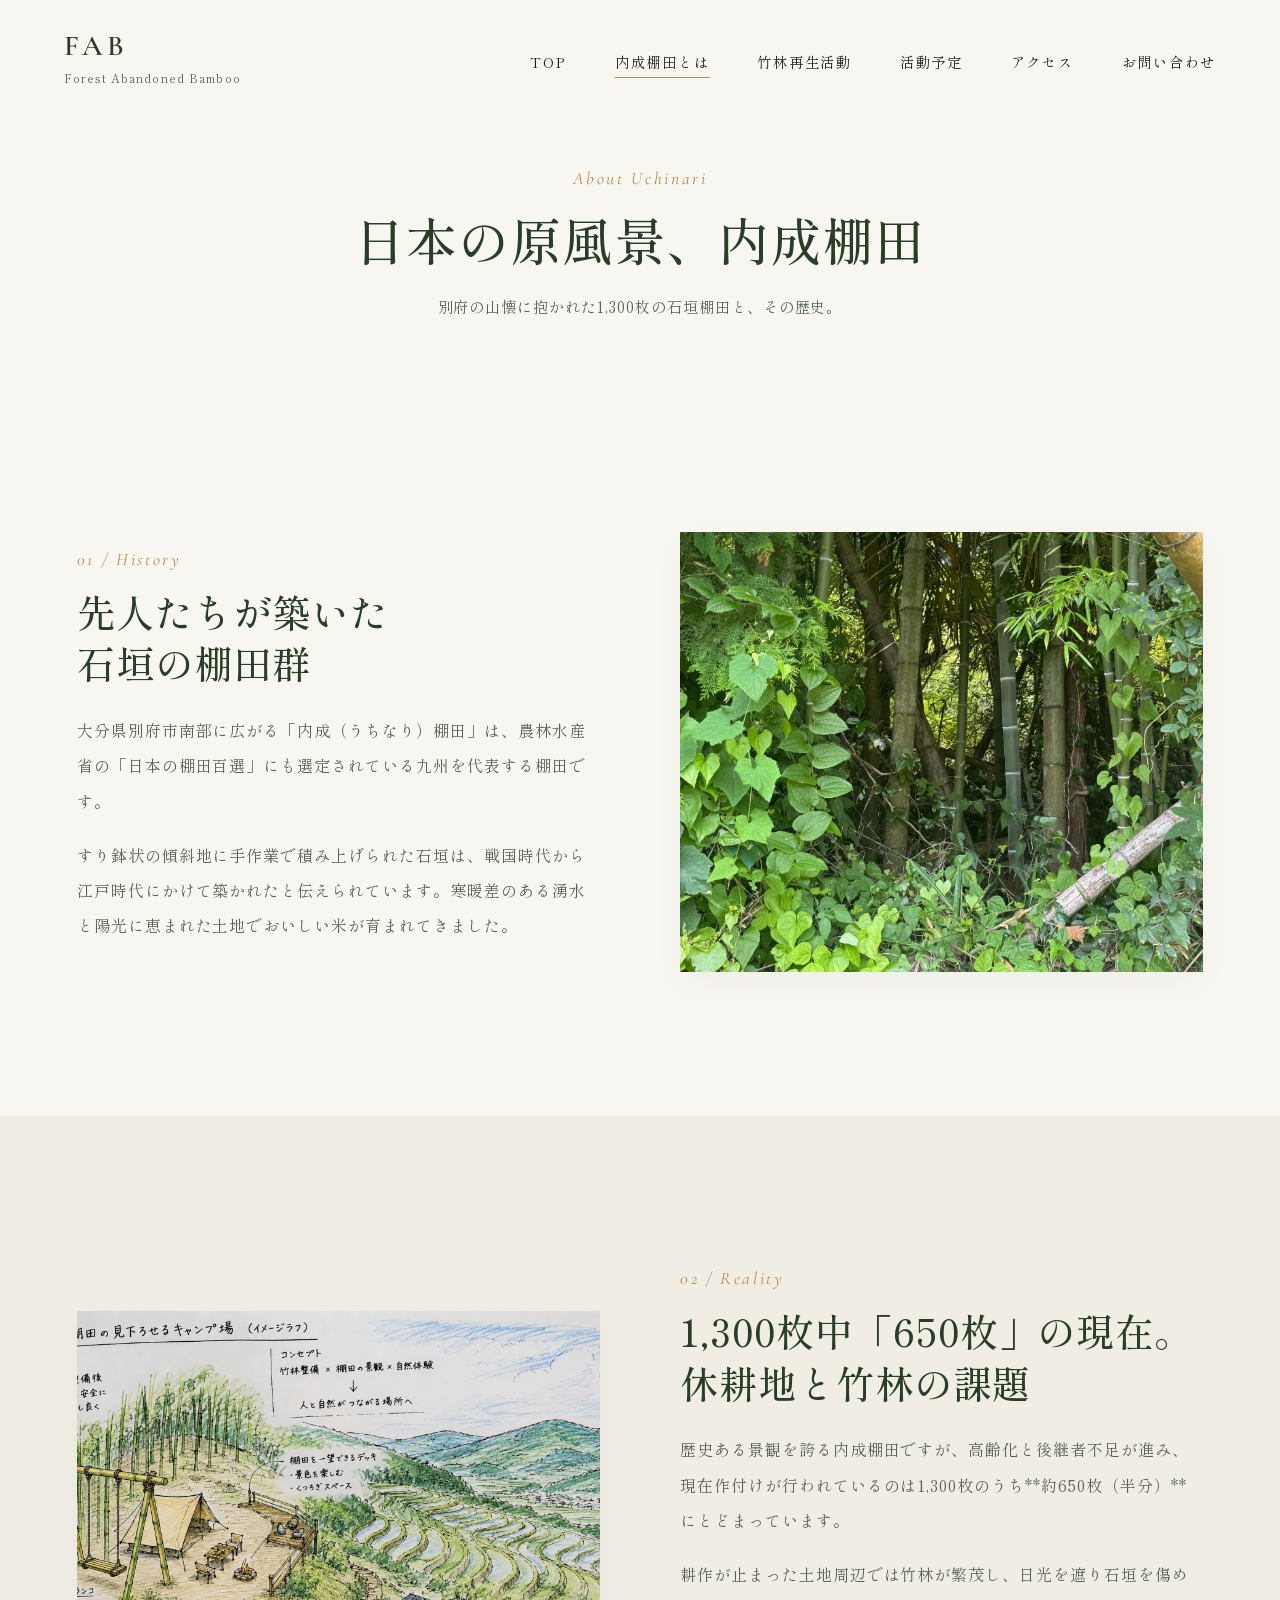
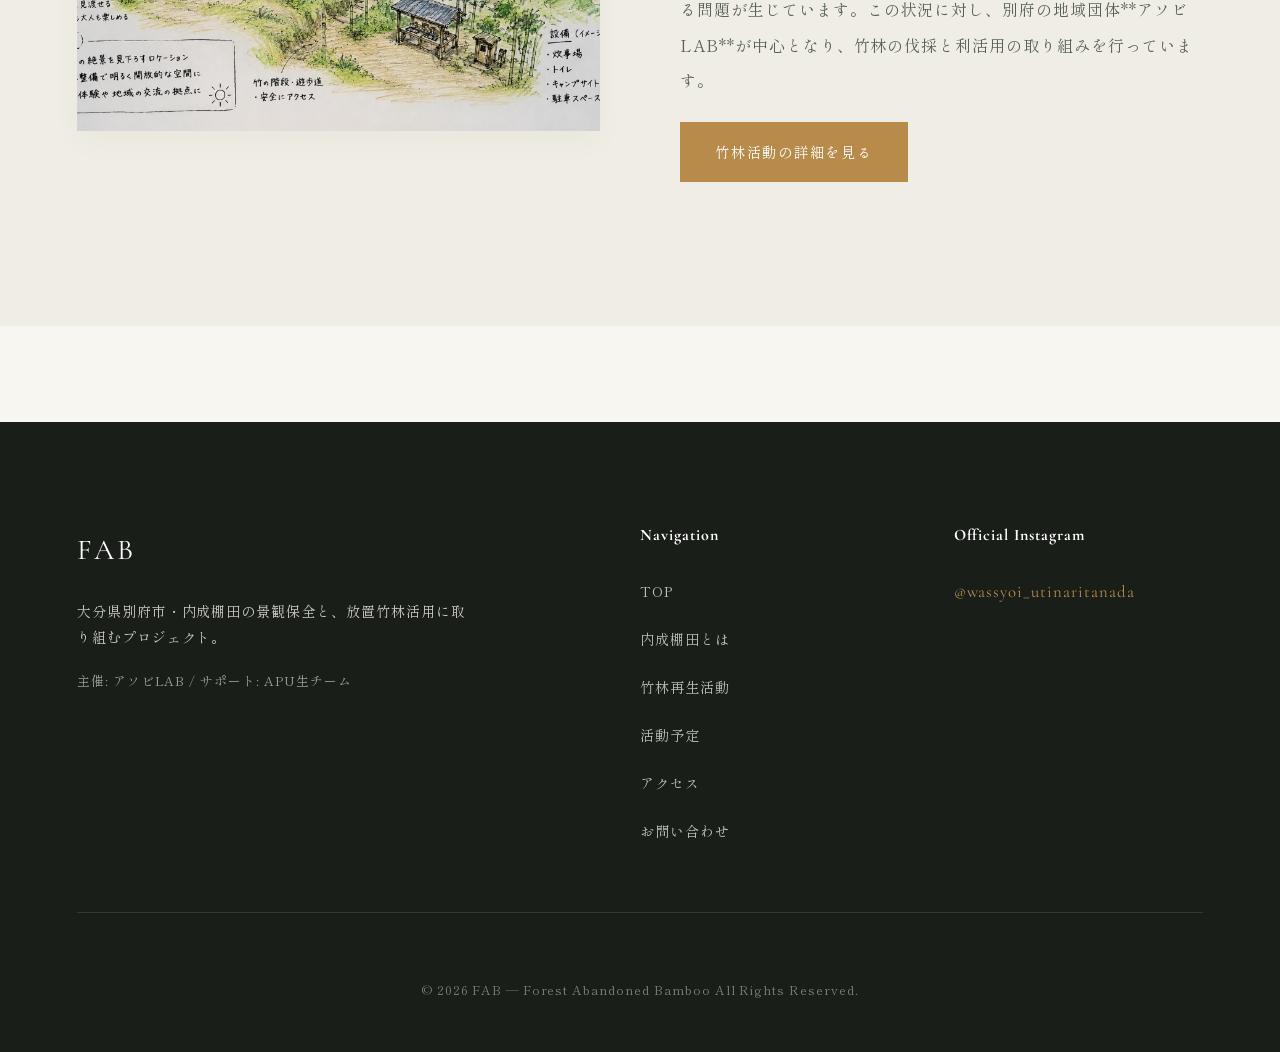
==== commit 28eb10f4: "Add files via upload" ====
--- a/about.html
+++ b/about.html
@@ -3,8 +3,8 @@
 <head>
   <meta charset="UTF-8">
   <meta name="viewport" content="width=device-width, initial-scale=1.0">
-  <title>内成棚田について | FAB — Forest Abandoned Bamboo</title>
-  <meta name="description" content="大分県別府市・内成棚田。日本の棚田百選の歴史、四季の景観、そして半数が休耕地となった課題と未来への取り組み。">
+  <title>内成棚田とは | FAB — Forest Abandoned Bamboo</title>
+  <meta name="description" content="大分県別府市・内成棚田。日本の棚田百選の歴史、四季の景観、そして約半数が休耕地となった現実。">
   <link rel="stylesheet" href="css/reset.css">
   <link rel="stylesheet" href="css/style.css">
   <link rel="stylesheet" href="css/animations.css">
@@ -27,9 +27,9 @@
       <nav class="site-nav">
         <ul>
           <li><a href="index.html">TOP</a></li>
-          <li><a href="about.html" class="active">内成棚田</a></li>
+          <li><a href="about.html" class="active">内成棚田とは</a></li>
           <li><a href="bamboo.html">竹林再生活動</a></li>
-          <li><a href="events.html">イベント予定</a></li>
+          <li><a href="events.html">活動予定</a></li>
           <li><a href="access.html">アクセス</a></li>
           <li><a href="contact.html">お問い合わせ</a></li>
         </ul>
@@ -40,122 +40,96 @@
   <!-- Subpage Header -->
   <section class="section-padding" style="padding-top: 10rem; padding-bottom: 4rem; background-color: var(--color-bg-paper);">
     <div class="container text-center" style="text-align: center;">
-      <span class="section-num">ABOUT UCHINARI</span>
-      <h1 class="section-main-title" style="font-size: clamp(2.4rem, 5vw, 3.8rem);">日本の原風景、内成棚田</h1>
-      <p class="section-desc-lead" style="margin: 1rem auto 0;">別府の山懐に抱かれた1,300枚の石垣棚田。その歴史と刻まれる時間。</p>
+      <span class="section-num-en">About Uchinari</span>
+      <h1 class="section-main-title" style="font-size: clamp(2.2rem, 4vw, 3.4rem);">日本の原風景、内成棚田</h1>
+      <p class="section-desc-lead" style="margin: 1rem auto 0;">別府の山懐に抱かれた1,300枚の石垣棚田と、その歴史。</p>
     </div>
   </section>
 
-  <!-- History & Nature Section (Musu-Sauna Style) -->
+  <!-- History Section -->
   <section class="section-padding">
     <div class="container">
       <div class="overlap-grid">
         <div class="reveal-fade-up">
-          <span class="section-num">01 / HISTORY</span>
+          <span class="section-num-en">01 / History</span>
           <h2 class="section-main-title" style="margin-bottom: 1.5rem;">
-            戦国時代から脈々と<br>受け継がれてきた石垣
+            先人たちが築いた<br>石垣の棚田群
           </h2>
           <p style="margin-bottom: 1.2rem; color: var(--color-text-sub);">
-            大分県別府市南部に位置する「内成（うちなり）棚田」は、農林水産省の「日本の棚田百選」にも選定された九州屈指の棚田群です。
+            大分県別府市南部に広がる「内成（うちなり）棚田」は、農林水産省の「日本の棚田百選」にも選定されている九州を代表する棚田です。
           </p>
           <p style="margin-bottom: 1.2rem; color: var(--color-text-sub);">
-            すり鉢状の険しい地形に沿って手作業で積み上げられた石垣は、戦国時代から江戸時代にかけて築かれたと伝えられています。豊かな山水と日当たりに恵まれたこの地で育つお米は、甘みと粘り気が強く名米として親しまれてきました。
+            すり鉢状の傾斜地に手作業で積み上げられた石垣は、戦国時代から江戸時代にかけて築かれたと伝えられています。寒暖差のある湧水と陽光に恵まれた土地でおいしい米が育まれてきました。
           </p>
         </div>
 
         <div class="reveal-fade-up delay-1">
           <div class="hero-image-box reveal-mask-box" style="height: 440px;">
-            <img src="images/seasons/spring.png" alt="水鏡が美しい内成棚田">
+            <img src="images/uchinari-3.jpg" alt="内成棚田の石垣風景">
           </div>
         </div>
       </div>
     </div>
   </section>
 
-  <!-- Four Seasons Grid (ITSUKI style) -->
-  <section class="section-padding" style="background-color: var(--color-bg-white);">
-    <div class="container">
-      <div class="section-header-wrap reveal-fade-up">
-        <span class="section-num">02 / SEASONS</span>
-        <h2 class="section-main-title">移ろいゆく棚田の四季</h2>
-      </div>
-
-      <div style="display: grid; grid-template-columns: repeat(2, 1fr); gap: 3rem;" class="reveal-fade-up delay-1">
-        
-        <div style="background-color: var(--color-bg-paper); padding: 2.5rem;">
-          <span style="color: var(--color-accent-amber); font-family: var(--font-sans); font-size: 0.85rem; font-weight: 700;">SPRING</span>
-          <h3 style="font-size: 1.4rem; margin: 0.5rem 0 1rem;">水鏡（みずかがみ）が映す青空</h3>
-          <p style="font-size: 0.95rem; color: var(--color-text-sub);">5月〜6月、水が張られた棚田は巨大な鏡となり、天空や山々の緑を映し出します。写真家たちが集う最も神秘的なシーズンです。</p>
-        </div>
-
-        <div style="background-color: var(--color-bg-paper); padding: 2.5rem;">
-          <span style="color: var(--color-accent-amber); font-family: var(--font-sans); font-size: 0.85rem; font-weight: 700;">AUTUMN</span>
-          <h3 style="font-size: 1.4rem; margin: 0.5rem 0 1rem;">黄金の稲穂と彼岸花</h3>
-          <p style="font-size: 0.95rem; color: var(--color-text-sub);">9月〜10月、山全体が黄金色にたなびき、畦道には鮮やかな真紅の彼岸花が咲き誇ります。収穫を祝う実りの季節です。</p>
-        </div>
-
-      </div>
-    </div>
-  </section>
-
-  <!-- Challenge Section -->
-  <section class="section-padding">
+  <!-- Realities Section -->
+  <section class="section-padding" style="background-color: var(--color-bg-subtle);">
     <div class="container">
       <div class="overlap-grid">
         <div class="reveal-fade-up">
           <div class="hero-image-box reveal-mask-box" style="height: 420px;">
-            <img src="images/bamboo/lanterns.png" alt="竹あかり">
+            <img src="images/uchinari-4.jpg" alt="内成棚田の実際の水田">
           </div>
         </div>
 
         <div class="reveal-fade-up delay-1">
-          <span class="section-num">03 / CHALLENGE</span>
+          <span class="section-num-en">02 / Reality</span>
           <h2 class="section-main-title" style="margin-bottom: 1.5rem;">
-            1,300枚中「650枚」の現実。<br>休耕地と竹林被害
+            1,300枚中「650枚」の現在。<br>休耕地と竹林の課題
           </h2>
           <p style="margin-bottom: 1.2rem; color: var(--color-text-sub);">
-            美しい内成棚田ですが、高齢化と後継者不足により、現在作付けが行われているのは1,300枚のうち**約650枚（半分）**に留まります。
+            歴史ある景観を誇る内成棚田ですが、高齢化と後継者不足が進み、現在作付けが行われているのは1,300枚のうち**約650枚（半分）**にとどまっています。
           </p>
           <p style="margin-bottom: 1.5rem; color: var(--color-text-sub);">
-            耕作が止まった土地には周囲の竹林が侵入し、日光を遮り、根が石垣を壊す被害が拡大。この原風景を守るため、**別府のアソビLAB**と**APU（立命館アジア太平洋大学）**の学生たちがタッグを組みました。
+            耕作が止まった土地周辺では竹林が繁茂し、日光を遮り石垣を傷める問題が生じています。この状況に対し、別府の地域団体**アソビLAB**が中心となり、竹林の伐採と利活用の取り組みを行っています。
           </p>
-          <a href="bamboo.html" class="btn-custom btn-amber">竹林再生活動を見る</a>
+          <a href="bamboo.html" class="btn-custom btn-gold">竹林活動の詳細を見る</a>
         </div>
       </div>
     </div>
   </section>
 
-  <!-- Site Footer -->
+  <!-- Footer -->
   <footer class="site-footer">
     <div class="container">
       <div class="footer-top-grid">
         <div>
           <div class="footer-brand">FAB</div>
-          <p style="font-size: 0.9rem; opacity: 0.8; max-width: 400px; line-height: 1.8;">
-            大分県別府市・内成棚田の景観保全と、放置竹林の資源化に取り組むプロジェクト。
+          <p style="font-size: 0.88rem; opacity: 0.8; max-width: 400px; line-height: 1.9;">
+            大分県別府市・内成棚田の景観保全と、放置竹林活用に取り組むプロジェクト。
           </p>
-          <p style="font-size: 0.8rem; opacity: 0.6; margin-top: 1rem;">運営: アソビLAB × APU（立命館アジア太平洋大学）学生チーム</p>
+          <p style="font-size: 0.8rem; opacity: 0.6; margin-top: 1rem;">主催: アソビLAB / サポート: APU生チーム</p>
         </div>
         <div>
-          <h4 style="font-family: var(--font-sans); font-size: 0.95rem; color: #fff; margin-bottom: 1.2rem;">NAVIGATION</h4>
+          <h4 style="font-family: var(--font-serif-en); font-size: 1rem; color: #fff; margin-bottom: 1.2rem;">Navigation</h4>
           <ul class="footer-nav-list">
             <li><a href="index.html">TOP</a></li>
             <li><a href="about.html">内成棚田とは</a></li>
             <li><a href="bamboo.html">竹林再生活動</a></li>
-            <li><a href="events.html">イベント予定</a></li>
+            <li><a href="events.html">活動予定</a></li>
             <li><a href="access.html">アクセス</a></li>
             <li><a href="contact.html">お問い合わせ</a></li>
           </ul>
         </div>
         <div>
-          <h4 style="font-family: var(--font-sans); font-size: 0.95rem; color: #fff; margin-bottom: 1.2rem;">OFFICIAL SNS</h4>
-          <a href="https://www.instagram.com/wassyoi_utinaritanada/" target="_blank" rel="noopener noreferrer" style="color: var(--color-accent-amber); font-family: var(--font-sans); font-weight: 700;">
+          <h4 style="font-family: var(--font-serif-en); font-size: 1rem; color: #fff; margin-bottom: 1.2rem;">Official Instagram</h4>
+          <a href="https://www.instagram.com/wassyoi_utinaritanada/" target="_blank" rel="noopener noreferrer" style="color: var(--color-accent-gold); font-family: var(--font-serif-en); font-size: 1.05rem;">
             @wassyoi_utinaritanada
           </a>
         </div>
       </div>
       <div class="footer-copy">
-        &copy; 2026 FAB — Forest Abandoned Bamboo / 内成棚田再生プロジェクト All Rights Reserved.
+        &copy; 2026 FAB — Forest Abandoned Bamboo All Rights Reserved.
       </div>
     </div>
   </footer>
--- a/css/style.css
+++ b/css/style.css
@@ -1,39 +1,39 @@
 /* ============================================
    FAB — Forest Abandoned Bamboo
-   Redesign System & Modern Asymmetric Styles
-   Inspired by Kamiyama College, Musu-Sauna, ITSUKI, Maiko Villa
+   Quiet & Authentic Japanese Aesthetics
+   Inspired by Bleston Court, Luma, & Sakatashop
    ============================================ */
 
-@import url('https://fonts.googleapis.com/css2?family=Noto+Serif+JP:wght@300;400;600;700&family=Plus+Jakarta+Sans:wght@300;400;600;700&family=Shippori+Mincho:wght@400;600;700&family=Zen+Maru+Gothic:wght@400;500;700&display=swap');
+@import url('https://fonts.googleapis.com/css2?family=Cormorant+Garamond:ital,wght@0,300;0,400;0,600;1,400&family=Noto+Serif+JP:wght@300;400;600&family=Shippori+Mincho:wght@400;500;600;700&display=swap');
 
 /* --- Design Variables --- */
 :root {
-  --font-serif: 'Shippori Mincho', 'Noto Serif JP', serif;
-  --font-sans: 'Zen Maru Gothic', 'Plus Jakarta Sans', sans-serif;
+  --font-serif-jp: 'Shippori Mincho', 'Noto Serif JP', serif;
+  --font-serif-en: 'Cormorant Garamond', serif;
   
-  --color-bg-paper: #F7F5F0;
+  --color-bg-paper: #F8F6F0;
   --color-bg-white: #FFFFFF;
-  --color-bg-dark: #121612;
-  --color-bg-green: #1C3018;
-
-  --color-text-main: #1C211C;
-  --color-text-sub: #525C51;
-  --color-text-light: #F7F5F0;
+  --color-bg-dark: #191E18;
+  --color-bg-subtle: #F0EDE4;
+
+  --color-text-main: #212620;
+  --color-text-sub: #586356;
+  --color-text-muted: #8A9488;
+  --color-text-light: #F8F6F0;
   
-  --color-accent-amber: #D9822B;
-  --color-accent-gold: #C59A4E;
-  --color-accent-green: #2B5226;
-
-  --border-subtle: rgba(28, 33, 28, 0.08);
-  --border-dark-subtle: rgba(247, 245, 240, 0.12);
-
-  --shadow-subtle: 0 10px 30px rgba(0, 0, 0, 0.04);
-  --shadow-floating: 0 20px 40px rgba(0, 0, 0, 0.08);
+  --color-accent-gold: #B88B4A;
+  --color-accent-green: #293E26;
+
+  --border-subtle: rgba(33, 38, 32, 0.08);
+  --border-dark-subtle: rgba(248, 246, 240, 0.12);
+
+  --shadow-subtle: 0 10px 30px rgba(0, 0, 0, 0.03);
+  --shadow-floating: 0 20px 40px rgba(0, 0, 0, 0.06);
 
   --transition-smooth: cubic-bezier(0.16, 1, 0.3, 1);
 }
 
-/* Base resets & typography */
+/* Base reset */
 *, *::before, *::after {
   box-sizing: border-box;
   margin: 0;
@@ -45,21 +45,21 @@
   font-size: 16px;
   background-color: var(--color-bg-paper);
   color: var(--color-text-main);
-  font-family: var(--font-serif);
+  font-family: var(--font-serif-jp);
   -webkit-font-smoothing: antialiased;
   word-break: break-word;
 }
 
 body {
   overflow-x: hidden;
-  line-height: 2.1;
-  letter-spacing: 0.05em;
+  line-height: 2.2;
+  letter-spacing: 0.06em;
 }
 
 a {
   color: inherit;
   text-decoration: none;
-  transition: all 0.3s var(--transition-smooth);
+  transition: all 0.35s var(--transition-smooth);
 }
 
 img {
@@ -70,53 +70,46 @@
 
 /* Layout Utilities */
 .container {
-  width: 90%;
-  max-width: 1280px;
+  width: 88%;
+  max-width: 1200px;
   margin: 0 auto;
   position: relative;
 }
 
-.container-narrow {
-  width: 85%;
-  max-width: 960px;
-  margin: 0 auto;
-  position: relative;
-}
-
 .section-padding {
-  padding: 8rem 0;
+  padding: 9rem 0;
 }
 
 @media (max-width: 768px) {
   .section-padding {
-    padding: 4.5rem 0;
-  }
-}
-
-/* --- Header & Navigation --- */
+    padding: 5rem 0;
+  }
+}
+
+/* --- Header --- */
 .site-header {
   position: fixed;
   top: 0;
   left: 0;
   width: 100%;
   z-index: 1000;
-  padding: 1.5rem 0;
+  padding: 2rem 0;
   transition: all 0.4s var(--transition-smooth);
 }
 
 .site-header.scrolled {
-  background-color: rgba(247, 245, 240, 0.92);
-  backdrop-filter: blur(12px);
-  box-shadow: 0 4px 20px rgba(0, 0, 0, 0.03);
-  padding: 1rem 0;
+  background-color: rgba(248, 246, 240, 0.95);
+  backdrop-filter: blur(10px);
+  padding: 1.2rem 0;
+  border-bottom: 1px solid var(--border-subtle);
 }
 
 .header-container {
   display: flex;
   align-items: center;
   justify-content: space-between;
-  width: 92%;
-  max-width: 1360px;
+  width: 90%;
+  max-width: 1280px;
   margin: 0 auto;
 }
 
@@ -126,48 +119,48 @@
 }
 
 .logo-main {
-  font-family: var(--font-sans);
-  font-weight: 700;
-  font-size: 1.6rem;
+  font-family: var(--font-serif-en);
+  font-weight: 600;
+  font-size: 1.8rem;
   letter-spacing: 0.15em;
-  color: var(--color-bg-green);
+  color: var(--color-accent-green);
   line-height: 1;
 }
 
 .logo-sub {
-  font-family: var(--font-serif);
+  font-family: var(--font-serif-jp);
   font-size: 0.7rem;
-  letter-spacing: 0.08em;
+  letter-spacing: 0.1em;
   color: var(--color-text-sub);
-  margin-top: 0.2rem;
+  margin-top: 0.3rem;
 }
 
 .site-nav ul {
   display: flex;
   list-style: none;
-  gap: 2.5rem;
+  gap: 3rem;
   align-items: center;
 }
 
 .site-nav a {
-  font-family: var(--font-sans);
-  font-size: 0.92rem;
-  font-weight: 500;
-  letter-spacing: 0.08em;
+  font-family: var(--font-serif-jp);
+  font-size: 0.9rem;
+  letter-spacing: 0.12em;
   color: var(--color-text-main);
   position: relative;
-  padding-bottom: 0.3rem;
+  padding-bottom: 0.4rem;
 }
 
 .site-nav a::after {
   content: '';
   position: absolute;
   bottom: 0;
-  left: 0;
+  left: 50%;
+  transform: translateX(-50%);
   width: 0;
-  height: 2px;
-  background-color: var(--color-accent-amber);
-  transition: width 0.3s var(--transition-smooth);
+  height: 1px;
+  background-color: var(--color-accent-gold);
+  transition: width 0.35s var(--transition-smooth);
 }
 
 .site-nav a:hover::after,
@@ -180,8 +173,8 @@
   background: none;
   border: none;
   cursor: pointer;
-  width: 30px;
-  height: 20px;
+  width: 28px;
+  height: 18px;
   flex-direction: column;
   justify-content: space-between;
   z-index: 1001;
@@ -190,40 +183,25 @@
 .hamburger span {
   display: block;
   width: 100%;
-  height: 2px;
+  height: 1px;
   background-color: var(--color-text-main);
   transition: all 0.3s ease;
 }
 
-/* --- Hero Section (Kamiyama / Musu-Sauna Style) --- */
+/* --- Hero Section --- */
 .hero-wrapper {
   position: relative;
-  min-height: 100vh;
+  min-height: 92vh;
   display: flex;
   align-items: center;
-  padding-top: 5rem;
-  overflow: hidden;
+  padding-top: 6rem;
   background-color: var(--color-bg-paper);
-}
-
-.hero-bg-text {
-  position: absolute;
-  top: 15%;
-  right: -5%;
-  font-family: var(--font-sans);
-  font-size: clamp(6rem, 15vw, 16rem);
-  font-weight: 700;
-  color: rgba(28, 33, 28, 0.03);
-  user-select: none;
-  pointer-events: none;
-  line-height: 1;
-  white-space: nowrap;
 }
 
 .hero-asymmetric-grid {
   display: grid;
-  grid-template-columns: 1.1fr 0.9fr;
-  gap: 4rem;
+  grid-template-columns: 1fr 1fr;
+  gap: 5rem;
   align-items: center;
   width: 100%;
 }
@@ -235,76 +213,42 @@
   }
 }
 
-.hero-text-block {
-  position: relative;
-  z-index: 2;
-}
-
-.hero-tag {
-  display: inline-block;
-  font-family: var(--font-sans);
-  font-size: 0.85rem;
-  font-weight: 700;
-  letter-spacing: 0.2em;
-  color: var(--color-accent-amber);
+.hero-tag-en {
+  font-family: var(--font-serif-en);
+  font-size: 1.1rem;
+  font-style: italic;
+  letter-spacing: 0.15em;
+  color: var(--color-accent-gold);
   margin-bottom: 1.5rem;
-  text-transform: uppercase;
-  position: relative;
-  padding-left: 2rem;
-}
-
-.hero-tag::before {
-  content: '';
-  position: absolute;
-  left: 0;
-  top: 50%;
-  width: 1.2rem;
-  height: 1.5px;
-  background-color: var(--color-accent-amber);
+  display: block;
 }
 
 .hero-heading {
-  font-size: clamp(2.2rem, 4.5vw, 3.8rem);
-  font-weight: 700;
-  line-height: 1.35;
-  color: var(--color-bg-green);
+  font-size: clamp(2.2rem, 4vw, 3.4rem);
+  font-weight: 500;
+  line-height: 1.4;
+  color: var(--color-accent-green);
   margin-bottom: 2rem;
 }
 
-.hero-heading span {
-  display: block;
-}
-
-.hero-heading .highlight {
-  color: var(--color-accent-amber);
-  position: relative;
-  display: inline-block;
-}
-
 .hero-lead {
-  font-size: 1.05rem;
+  font-size: 0.98rem;
   color: var(--color-text-sub);
   margin-bottom: 2.5rem;
-  max-width: 520px;
-}
-
-/* Image Frame with Mask Reveal */
-.hero-visual-frame {
-  position: relative;
+  line-height: 2.1;
 }
 
 .hero-image-box {
   position: relative;
   width: 100%;
-  height: 580px;
-  border-radius: 4px;
+  height: 540px;
   overflow: hidden;
-  box-shadow: var(--shadow-floating);
+  box-shadow: var(--shadow-subtle);
 }
 
 @media (max-width: 768px) {
   .hero-image-box {
-    height: 380px;
+    height: 360px;
   }
 }
 
@@ -312,70 +256,29 @@
   width: 100%;
   height: 100%;
   object-fit: cover;
-  transition: transform 1.2s var(--transition-smooth);
+  transition: transform 1.4s var(--transition-smooth);
 }
 
 .hero-image-box:hover img {
-  transform: scale(1.04);
-}
-
-/* Rotating Stamp Badge */
-.rotating-badge {
-  position: absolute;
-  bottom: -30px;
-  left: -30px;
-  width: 140px;
-  height: 140px;
-  z-index: 3;
-}
-
-@media (max-width: 768px) {
-  .rotating-badge {
-    width: 100px;
-    height: 100px;
-    bottom: -20px;
-    left: 10px;
-  }
-}
-
-.rotating-badge svg {
-  width: 100%;
-  height: 100%;
-  animation: spin 15s linear infinite;
-}
-
-@keyframes spin {
-  from { transform: rotate(0deg); }
-  to { transform: rotate(360deg); }
-}
-
-.badge-center-icon {
-  position: absolute;
-  top: 50%;
-  left: 50%;
-  transform: translate(-50%, -50%);
-  font-size: 1.5rem;
-}
-
-/* --- Special Feature Banner (10/24 Event) --- */
+  transform: scale(1.03);
+}
+
+/* --- Featured Notice Banner (10/24 Event) --- */
 .featured-event-banner {
-  margin-top: -3rem;
+  margin-top: -2rem;
   position: relative;
   z-index: 10;
 }
 
 .banner-card {
-  background-color: var(--color-bg-green);
-  color: var(--color-text-light);
-  border-radius: 2px;
+  background-color: var(--color-bg-white);
+  border: 1px solid var(--border-subtle);
   padding: 3.5rem 4rem;
   display: grid;
   grid-template-columns: 1.2fr 0.8fr;
-  gap: 3rem;
+  gap: 3.5rem;
   align-items: center;
   box-shadow: var(--shadow-floating);
-  position: relative;
-  overflow: hidden;
 }
 
 @media (max-width: 992px) {
@@ -386,91 +289,73 @@
   }
 }
 
-.banner-card::before {
-  content: '';
-  position: absolute;
-  top: -50%;
-  right: -20%;
-  width: 400px;
-  height: 400px;
-  border-radius: 50%;
-  background: radial-gradient(circle, rgba(217, 130, 43, 0.15) 0%, rgba(0,0,0,0) 70%);
-  pointer-events: none;
-}
-
 .banner-date-tag {
   display: inline-block;
-  background-color: var(--color-accent-amber);
-  color: #fff;
-  font-family: var(--font-sans);
-  font-size: 0.85rem;
-  font-weight: 700;
-  padding: 0.3rem 1.2rem;
-  letter-spacing: 0.1em;
+  border-bottom: 1px solid var(--color-accent-gold);
+  color: var(--color-accent-gold);
+  font-family: var(--font-serif-en);
+  font-size: 1rem;
+  letter-spacing: 0.15em;
   margin-bottom: 1rem;
+  padding-bottom: 0.2rem;
 }
 
 .banner-title {
-  font-size: clamp(1.6rem, 3vw, 2.4rem);
-  font-weight: 700;
-  color: #fff;
+  font-size: clamp(1.5rem, 2.5vw, 2.1rem);
+  font-weight: 500;
+  color: var(--color-accent-green);
   line-height: 1.4;
   margin-bottom: 1rem;
 }
 
 .banner-desc {
+  font-size: 0.92rem;
+  color: var(--color-text-sub);
+  line-height: 2;
+  margin-bottom: 1.8rem;
+}
+
+/* --- Section Headings --- */
+.section-header-wrap {
+  margin-bottom: 4rem;
+}
+
+.section-num-en {
+  font-family: var(--font-serif-en);
+  font-size: 1.1rem;
+  font-style: italic;
+  letter-spacing: 0.15em;
+  color: var(--color-accent-gold);
+  display: block;
+  margin-bottom: 0.4rem;
+}
+
+.section-main-title {
+  font-size: clamp(1.8rem, 3vw, 2.6rem);
+  font-weight: 500;
+  color: var(--color-accent-green);
+  line-height: 1.35;
+}
+
+.section-desc-lead {
   font-size: 0.95rem;
-  opacity: 0.88;
-  line-height: 1.9;
-  margin-bottom: 1.5rem;
-}
-
-/* --- Section Heading Styles --- */
-.section-header-wrap {
-  margin-bottom: 4.5rem;
-  position: relative;
-}
-
-.section-num {
-  font-family: var(--font-sans);
-  font-size: 0.9rem;
-  font-weight: 700;
-  letter-spacing: 0.2em;
-  color: var(--color-accent-amber);
-  display: block;
-  margin-bottom: 0.5rem;
-}
-
-.section-main-title {
-  font-size: clamp(2rem, 3.5vw, 3rem);
-  font-weight: 700;
-  color: var(--color-bg-green);
-  line-height: 1.3;
-}
-
-.section-desc-lead {
-  font-size: 1rem;
   color: var(--color-text-sub);
   margin-top: 1rem;
-  max-width: 600px;
-}
-
-/* --- Overlap & Asymmetric Sections (Musu Sauna & ITSUKI style) --- */
-.overlap-section {
-  position: relative;
-}
-
+  max-width: 620px;
+}
+
+/* --- Overlap & Authentic Section --- */
 .overlap-grid {
   display: grid;
   grid-template-columns: 1fr 1fr;
-  gap: 4rem;
+  gap: 5rem;
   align-items: center;
 }
 
 @media (max-width: 992px) {
   .overlap-grid {
     grid-template-columns: 1fr;
-    gap: 2.5rem;
+    gap: 3rem;
   }
 }
 
@@ -479,38 +364,30 @@
 }
 
 .overlap-img-main {
-  width: 88%;
-  height: 480px;
+  width: 90%;
+  height: 460px;
   object-fit: cover;
   box-shadow: var(--shadow-subtle);
 }
 
 .overlap-img-sub {
   position: absolute;
-  bottom: -40px;
+  bottom: -30px;
   right: 0;
   width: 55%;
-  height: 280px;
+  height: 270px;
   object-fit: cover;
   box-shadow: var(--shadow-floating);
-  border: 8px solid var(--color-bg-paper);
+  border: 6px solid var(--color-bg-paper);
 }
 
 @media (max-width: 768px) {
-  .overlap-img-main { width: 100%; height: 320px; }
+  .overlap-img-main { width: 100%; height: 300px; }
   .overlap-img-sub { display: none; }
 }
 
-.overlap-content {
-  padding-left: 2rem;
-}
-
-@media (max-width: 992px) {
-  .overlap-content { padding-left: 0; }
-}
-
-/* --- Stats & Numbers Display --- */
-.stats-asymmetric-flex {
+/* --- Stats Display --- */
+.stats-flex-grid {
   display: grid;
   grid-template-columns: repeat(4, 1fr);
   gap: 2rem;
@@ -518,78 +395,65 @@
 }
 
 @media (max-width: 992px) {
-  .stats-asymmetric-flex {
+  .stats-flex-grid {
     grid-template-columns: repeat(2, 1fr);
   }
 }
 
 @media (max-width: 576px) {
-  .stats-asymmetric-flex {
+  .stats-flex-grid {
     grid-template-columns: 1fr;
   }
 }
 
-.stat-item-box {
+.stat-item-card {
   background-color: var(--color-bg-white);
   padding: 2.5rem 2rem;
-  border-bottom: 3px solid var(--color-bg-green);
-  transition: transform 0.4s var(--transition-smooth);
-}
-
-.stat-item-box:hover {
-  transform: translateY(-8px);
-}
-
-.stat-item-box.accent-border {
-  border-bottom-color: var(--color-accent-amber);
+  border-top: 2px solid var(--border-subtle);
+  transition: border-color 0.3s ease;
+}
+
+.stat-item-card:hover {
+  border-top-color: var(--color-accent-gold);
 }
 
 .stat-val {
-  font-family: var(--font-sans);
-  font-size: clamp(2.8rem, 4vw, 3.8rem);
-  font-weight: 700;
-  color: var(--color-bg-green);
+  font-family: var(--font-serif-en);
+  font-size: clamp(2.5rem, 3.5vw, 3.5rem);
+  font-weight: 600;
+  color: var(--color-accent-green);
   line-height: 1;
   margin-bottom: 0.5rem;
 }
 
-.stat-val.accent {
-  color: var(--color-accent-amber);
-}
-
-.stat-unit {
-  font-size: 1.1rem;
-  margin-left: 0.3rem;
-}
-
 .stat-lbl {
-  font-size: 0.95rem;
+  font-size: 0.9rem;
   font-weight: 600;
   color: var(--color-text-main);
-  margin-bottom: 0.5rem;
+  margin-bottom: 0.4rem;
 }
 
 .stat-sub-text {
   font-size: 0.8rem;
-  color: var(--color-text-sub);
+  color: var(--color-text-muted);
   line-height: 1.6;
 }
 
-/* --- Schedule & Events List (Clean & Modern) --- */
+/* --- Event Schedule List --- */
 .events-clean-list {
   display: flex;
   flex-direction: column;
-  gap: 1.5rem;
+  gap: 1.2rem;
 }
 
 .event-row-card {
   background-color: var(--color-bg-white);
   padding: 2rem 2.5rem;
   display: grid;
-  grid-template-columns: 140px 1fr 180px;
+  grid-template-columns: 140px 1fr 160px;
   gap: 2rem;
   align-items: center;
-  border-left: 4px solid var(--color-bg-green);
+  border-left: 2px solid var(--color-accent-green);
   transition: all 0.3s var(--transition-smooth);
 }
 
@@ -603,84 +467,80 @@
 
 .event-row-card:hover {
   box-shadow: var(--shadow-subtle);
-  transform: translateX(6px);
 }
 
 .event-row-card.highlight-row {
-  border-left-color: var(--color-accent-amber);
-  background-color: #FFFDF9;
+  border-left-color: var(--color-accent-gold);
+  background-color: #FAF8F2;
 }
 
 .event-date-badge {
-  font-family: var(--font-sans);
-  font-size: 1.2rem;
-  font-weight: 700;
-  color: var(--color-bg-green);
+  font-family: var(--font-serif-en);
+  font-size: 1.3rem;
+  font-weight: 600;
+  color: var(--color-accent-green);
 }
 
 .event-row-card.highlight-row .event-date-badge {
-  color: var(--color-accent-amber);
+  color: var(--color-accent-gold);
 }
 
 .event-title-main {
-  font-size: 1.25rem;
-  font-weight: 700;
+  font-size: 1.15rem;
+  font-weight: 500;
   color: var(--color-text-main);
   margin-bottom: 0.3rem;
 }
 
 .event-desc-sub {
-  font-size: 0.9rem;
+  font-size: 0.88rem;
   color: var(--color-text-sub);
 }
 
-/* --- Buttons --- */
+/* --- Custom Buttons --- */
 .btn-custom {
   display: inline-flex;
   align-items: center;
   justify-content: center;
-  font-family: var(--font-sans);
-  font-size: 0.95rem;
-  font-weight: 700;
-  letter-spacing: 0.1em;
-  padding: 1rem 2.2rem;
-  transition: all 0.3s var(--transition-smooth);
+  font-family: var(--font-serif-jp);
+  font-size: 0.9rem;
+  letter-spacing: 0.12em;
+  padding: 0.9rem 2.2rem;
+  transition: all 0.35s var(--transition-smooth);
   cursor: pointer;
   border: none;
 }
 
 .btn-primary-dark {
-  background-color: var(--color-bg-green);
+  background-color: var(--color-accent-green);
   color: var(--color-text-light);
 }
 
 .btn-primary-dark:hover {
   background-color: var(--color-bg-dark);
-  transform: translateY(-2px);
-}
-
-.btn-amber {
-  background-color: var(--color-accent-amber);
+}
+
+.btn-gold {
+  background-color: var(--color-accent-gold);
   color: #ffffff;
 }
 
-.btn-amber:hover {
-  background-color: #c47222;
-  transform: translateY(-2px);
+.btn-gold:hover {
+  background-color: #a0753a;
 }
 
 .btn-outline {
-  border: 1.5px solid var(--color-bg-green);
-  color: var(--color-bg-green);
+  border: 1px solid var(--color-accent-green);
+  color: var(--color-accent-green);
   background: transparent;
 }
 
 .btn-outline:hover {
-  background-color: var(--color-bg-green);
+  background-color: var(--color-accent-green);
   color: var(--color-text-light);
 }
 
-/* --- Site Footer --- */
+/* --- Footer --- */
 .site-footer {
   background-color: var(--color-bg-dark);
   color: var(--color-text-light);
@@ -705,9 +565,9 @@
 }
 
 .footer-brand {
-  font-family: var(--font-sans);
+  font-family: var(--font-serif-en);
   font-size: 1.8rem;
-  font-weight: 700;
+  letter-spacing: 0.1em;
   color: #fff;
   margin-bottom: 1rem;
 }
@@ -720,19 +580,18 @@
 }
 
 .footer-nav-list a {
-  font-family: var(--font-sans);
-  font-size: 0.9rem;
-  opacity: 0.8;
+  font-size: 0.88rem;
+  opacity: 0.75;
 }
 
 .footer-nav-list a:hover {
   opacity: 1;
-  color: var(--color-accent-amber);
+  color: var(--color-accent-gold);
 }
 
 .footer-copy {
   text-align: center;
-  font-size: 0.8rem;
-  opacity: 0.5;
-  font-family: var(--font-sans);
-}
+  font-size: 0.78rem;
+  opacity: 0.45;
+  font-family: var(--font-serif-jp);
+}
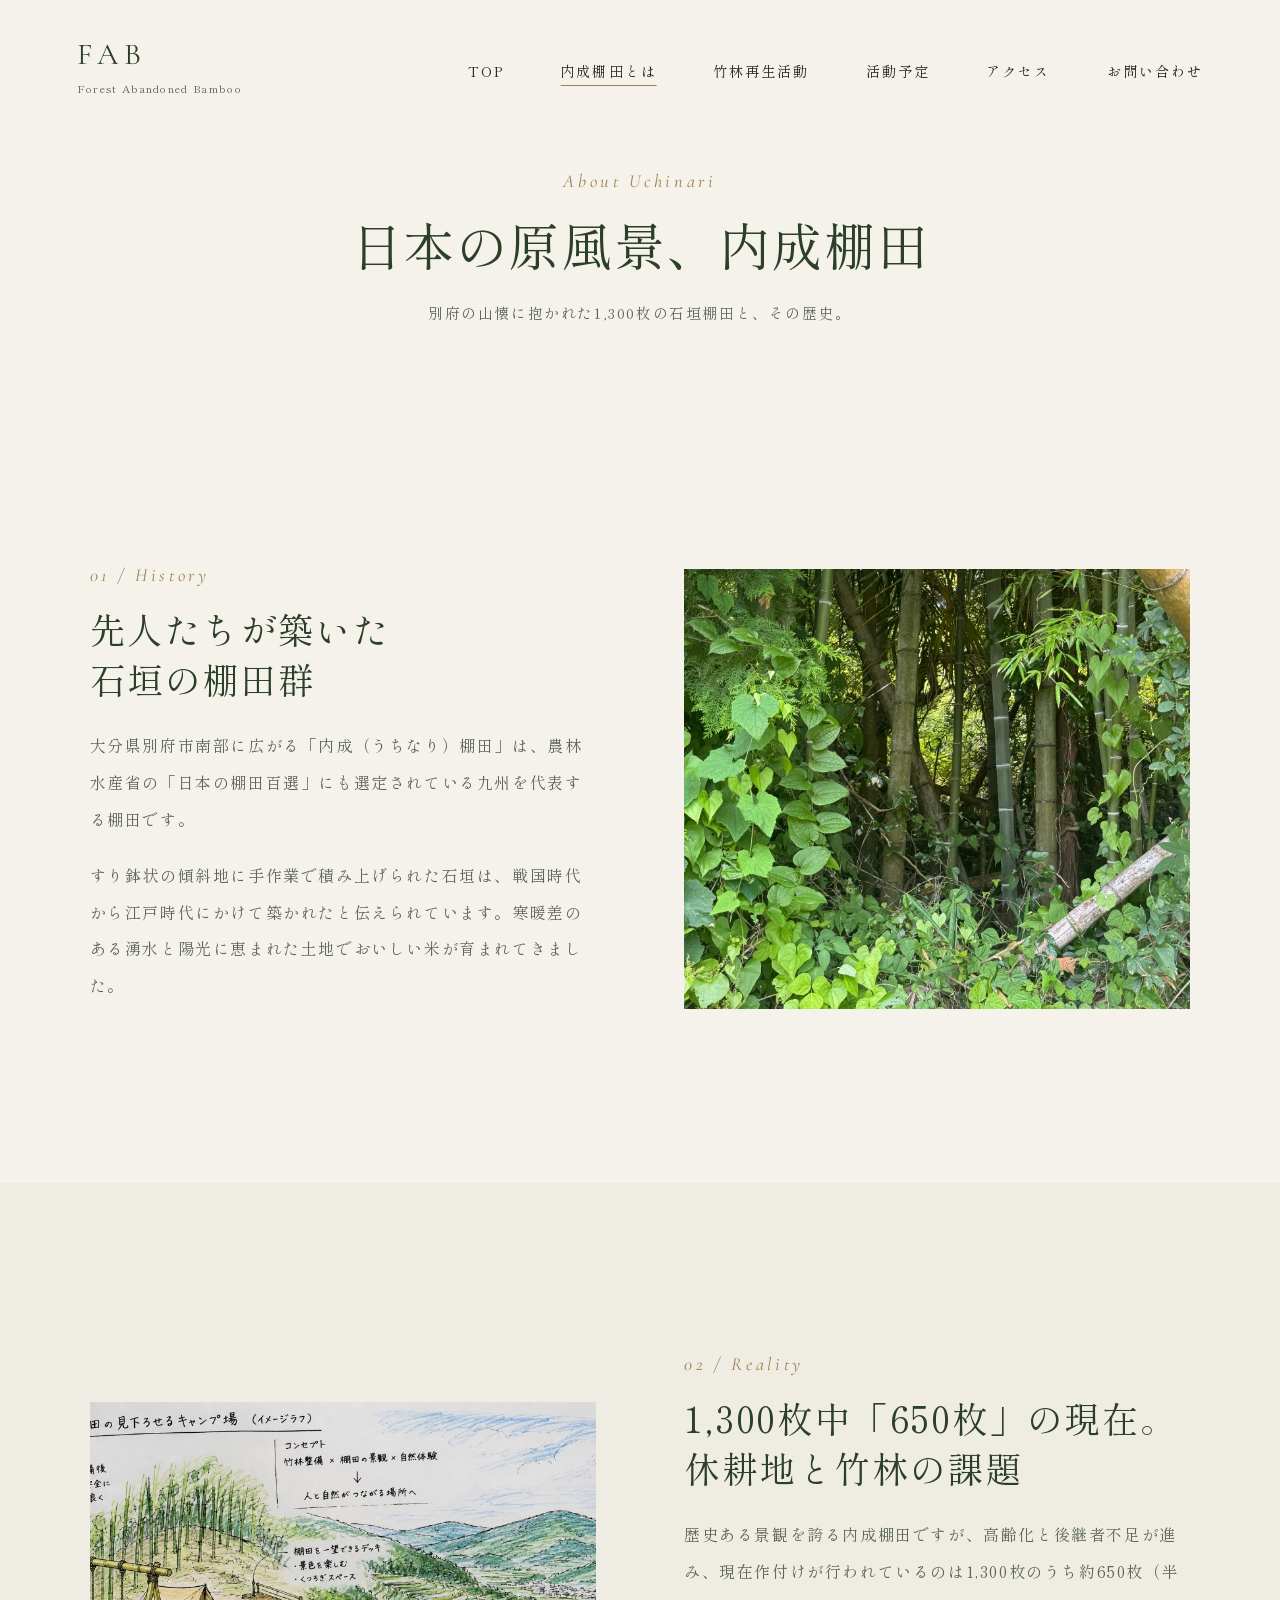
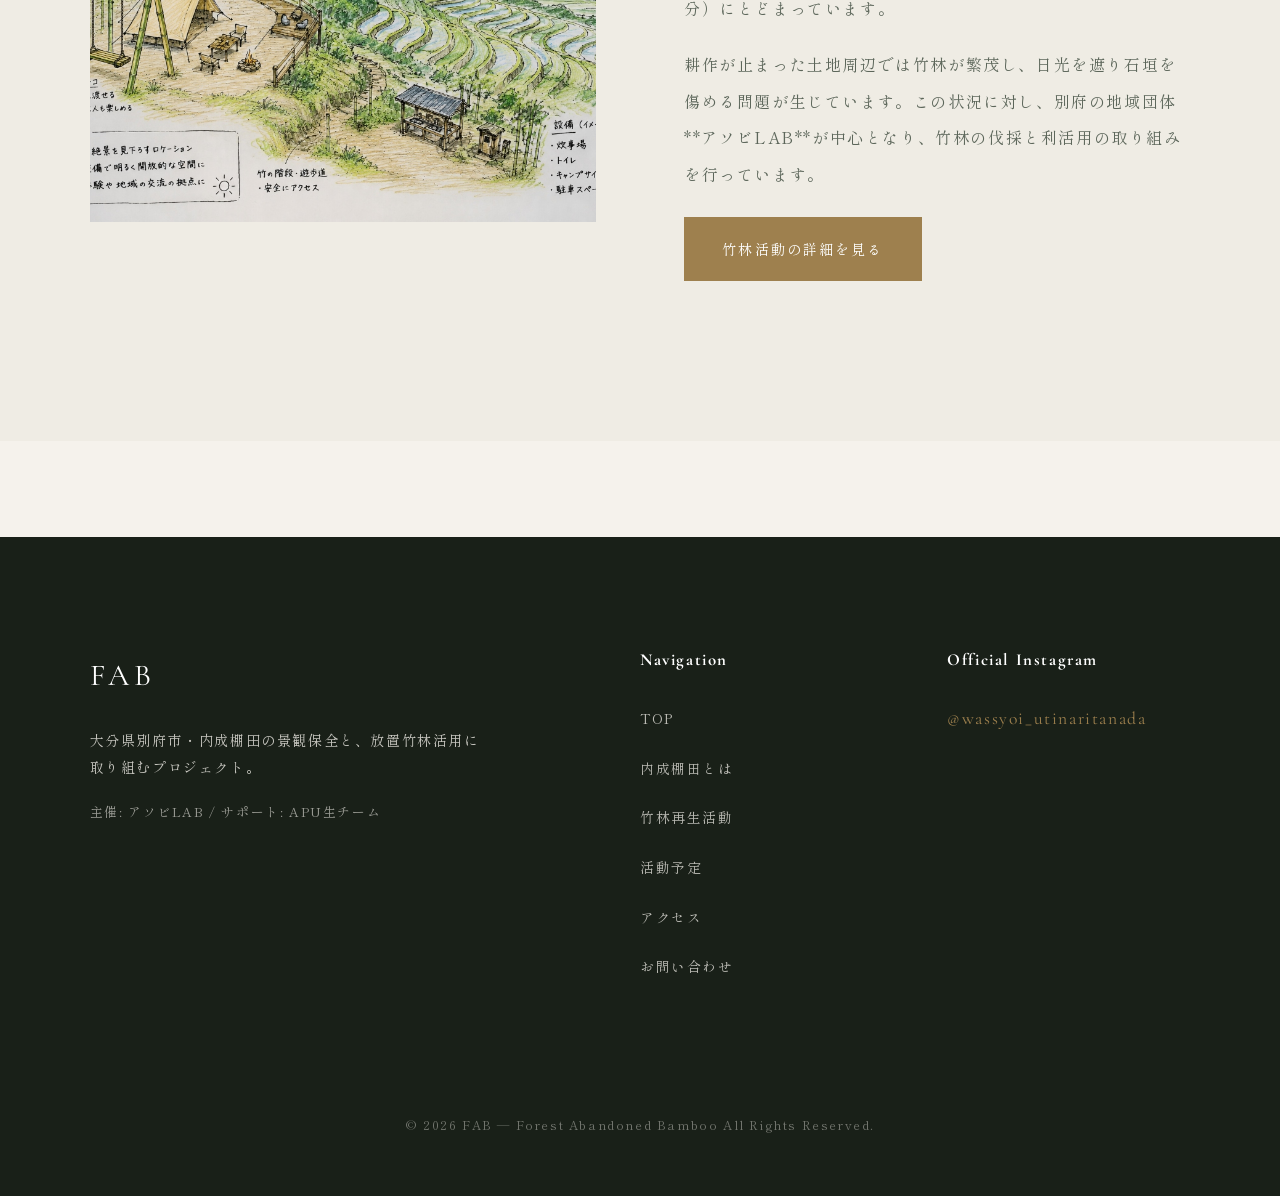
==== commit 519badc7: "Add files via upload" ====
--- a/about.html
+++ b/about.html
@@ -73,7 +73,7 @@
   </section>
 
   <!-- Realities Section -->
-  <section class="section-padding" style="background-color: var(--color-bg-subtle);">
+  <section class="section-padding" style="background-color: #EFECE4;">
     <div class="container">
       <div class="overlap-grid">
         <div class="reveal-fade-up">
@@ -88,7 +88,7 @@
             1,300枚中「650枚」の現在。<br>休耕地と竹林の課題
           </h2>
           <p style="margin-bottom: 1.2rem; color: var(--color-text-sub);">
-            歴史ある景観を誇る内成棚田ですが、高齢化と後継者不足が進み、現在作付けが行われているのは1,300枚のうち**約650枚（半分）**にとどまっています。
+            歴史ある景観を誇る内成棚田ですが、高齢化と後継者不足が進み、現在作付けが行われているのは1,300枚のうち約650枚（半分）にとどまっています。
           </p>
           <p style="margin-bottom: 1.5rem; color: var(--color-text-sub);">
             耕作が止まった土地周辺では竹林が繁茂し、日光を遮り石垣を傷める問題が生じています。この状況に対し、別府の地域団体**アソビLAB**が中心となり、竹林の伐採と利活用の取り組みを行っています。
@@ -111,7 +111,7 @@
           <p style="font-size: 0.8rem; opacity: 0.6; margin-top: 1rem;">主催: アソビLAB / サポート: APU生チーム</p>
         </div>
         <div>
-          <h4 style="font-family: var(--font-serif-en); font-size: 1rem; color: #fff; margin-bottom: 1.2rem;">Navigation</h4>
+          <h4 style="font-family: var(--font-serif-en); font-size: 1.05rem; color: #fff; margin-bottom: 1.2rem;">Navigation</h4>
           <ul class="footer-nav-list">
             <li><a href="index.html">TOP</a></li>
             <li><a href="about.html">内成棚田とは</a></li>
@@ -122,8 +122,8 @@
           </ul>
         </div>
         <div>
-          <h4 style="font-family: var(--font-serif-en); font-size: 1rem; color: #fff; margin-bottom: 1.2rem;">Official Instagram</h4>
-          <a href="https://www.instagram.com/wassyoi_utinaritanada/" target="_blank" rel="noopener noreferrer" style="color: var(--color-accent-gold); font-family: var(--font-serif-en); font-size: 1.05rem;">
+          <h4 style="font-family: var(--font-serif-en); font-size: 1.05rem; color: #fff; margin-bottom: 1.2rem;">Official Instagram</h4>
+          <a href="https://www.instagram.com/wassyoi_utinaritanada/" target="_blank" rel="noopener noreferrer" style="color: var(--color-accent-gold); font-family: var(--font-serif-en); font-size: 1.1rem;">
             @wassyoi_utinaritanada
           </a>
         </div>
--- a/css/style.css
+++ b/css/style.css
@@ -1,39 +1,36 @@
 /* ============================================
    FAB — Forest Abandoned Bamboo
-   Quiet & Authentic Japanese Aesthetics
-   Inspired by Bleston Court, Luma, & Sakatashop
+   Authentic Japanese Minimal Aesthetics
+   Directly Inspired by Bleston Court & Luma
    ============================================ */
 
-@import url('https://fonts.googleapis.com/css2?family=Cormorant+Garamond:ital,wght@0,300;0,400;0,600;1,400&family=Noto+Serif+JP:wght@300;400;600&family=Shippori+Mincho:wght@400;500;600;700&display=swap');
-
-/* --- Design Variables --- */
+@import url('https://fonts.googleapis.com/css2?family=Cormorant+Garamond:ital,wght@0,300;0,400;0,500;1,400&family=Shippori+Mincho:wght@400;500;600&display=swap');
+
+/* --- Design Tokens --- */
 :root {
-  --font-serif-jp: 'Shippori Mincho', 'Noto Serif JP', serif;
+  --font-serif-jp: 'Shippori Mincho', serif;
   --font-serif-en: 'Cormorant Garamond', serif;
   
-  --color-bg-paper: #F8F6F0;
+  --color-bg-paper: #F5F2EC;
   --color-bg-white: #FFFFFF;
-  --color-bg-dark: #191E18;
-  --color-bg-subtle: #F0EDE4;
-
-  --color-text-main: #212620;
-  --color-text-sub: #586356;
-  --color-text-muted: #8A9488;
-  --color-text-light: #F8F6F0;
+  --color-bg-dark: #192018;
+  --color-bg-card: #FAF8F3;
+
+  --color-text-main: #222621;
+  --color-text-sub: #5C665A;
+  --color-text-muted: #949E92;
+  --color-text-light: #F5F2EC;
   
-  --color-accent-gold: #B88B4A;
-  --color-accent-green: #293E26;
-
-  --border-subtle: rgba(33, 38, 32, 0.08);
-  --border-dark-subtle: rgba(248, 246, 240, 0.12);
-
-  --shadow-subtle: 0 10px 30px rgba(0, 0, 0, 0.03);
-  --shadow-floating: 0 20px 40px rgba(0, 0, 0, 0.06);
+  --color-accent-gold: #9E804E;
+  --color-accent-green: #2C4029;
+
+  --border-subtle: rgba(34, 38, 33, 0.08);
+  --border-gold: rgba(158, 128, 78, 0.3);
 
   --transition-smooth: cubic-bezier(0.16, 1, 0.3, 1);
 }
 
-/* Base reset */
+/* Base Reset & Typography */
 *, *::before, *::after {
   box-sizing: border-box;
   margin: 0;
@@ -47,19 +44,22 @@
   color: var(--color-text-main);
   font-family: var(--font-serif-jp);
   -webkit-font-smoothing: antialiased;
-  word-break: break-word;
 }
 
 body {
   overflow-x: hidden;
-  line-height: 2.2;
-  letter-spacing: 0.06em;
+  line-height: 2.3;
+  letter-spacing: 0.1em;
 }
 
 a {
   color: inherit;
   text-decoration: none;
-  transition: all 0.35s var(--transition-smooth);
+  transition: opacity 0.35s var(--transition-smooth);
+}
+
+a:hover {
+  opacity: 0.7;
 }
 
 img {
@@ -70,37 +70,37 @@
 
 /* Layout Utilities */
 .container {
-  width: 88%;
-  max-width: 1200px;
+  width: 86%;
+  max-width: 1140px;
   margin: 0 auto;
   position: relative;
 }
 
 .section-padding {
-  padding: 9rem 0;
+  padding: 10rem 0;
 }
 
 @media (max-width: 768px) {
   .section-padding {
-    padding: 5rem 0;
-  }
-}
-
-/* --- Header --- */
+    padding: 5.5rem 0;
+  }
+}
+
+/* --- Site Header --- */
 .site-header {
   position: fixed;
   top: 0;
   left: 0;
   width: 100%;
   z-index: 1000;
-  padding: 2rem 0;
+  padding: 2.5rem 0;
   transition: all 0.4s var(--transition-smooth);
 }
 
 .site-header.scrolled {
-  background-color: rgba(248, 246, 240, 0.95);
-  backdrop-filter: blur(10px);
-  padding: 1.2rem 0;
+  background-color: rgba(245, 242, 236, 0.96);
+  backdrop-filter: blur(8px);
+  padding: 1.4rem 0;
   border-bottom: 1px solid var(--border-subtle);
 }
 
@@ -108,8 +108,8 @@
   display: flex;
   align-items: center;
   justify-content: space-between;
-  width: 90%;
-  max-width: 1280px;
+  width: 88%;
+  max-width: 1200px;
   margin: 0 auto;
 }
 
@@ -120,35 +120,35 @@
 
 .logo-main {
   font-family: var(--font-serif-en);
-  font-weight: 600;
-  font-size: 1.8rem;
-  letter-spacing: 0.15em;
+  font-weight: 400;
+  font-size: 1.9rem;
+  letter-spacing: 0.2em;
   color: var(--color-accent-green);
   line-height: 1;
 }
 
 .logo-sub {
   font-family: var(--font-serif-jp);
-  font-size: 0.7rem;
-  letter-spacing: 0.1em;
+  font-size: 0.68rem;
+  letter-spacing: 0.12em;
   color: var(--color-text-sub);
-  margin-top: 0.3rem;
+  margin-top: 0.35rem;
 }
 
 .site-nav ul {
   display: flex;
   list-style: none;
-  gap: 3rem;
+  gap: 3.5rem;
   align-items: center;
 }
 
 .site-nav a {
   font-family: var(--font-serif-jp);
-  font-size: 0.9rem;
-  letter-spacing: 0.12em;
+  font-size: 0.88rem;
+  letter-spacing: 0.15em;
   color: var(--color-text-main);
   position: relative;
-  padding-bottom: 0.4rem;
+  padding-bottom: 0.3rem;
 }
 
 .site-nav a::after {
@@ -173,8 +173,8 @@
   background: none;
   border: none;
   cursor: pointer;
-  width: 28px;
-  height: 18px;
+  width: 26px;
+  height: 16px;
   flex-direction: column;
   justify-content: space-between;
   z-index: 1001;
@@ -185,29 +185,28 @@
   width: 100%;
   height: 1px;
   background-color: var(--color-text-main);
-  transition: all 0.3s ease;
 }
 
 /* --- Hero Section --- */
 .hero-wrapper {
   position: relative;
-  min-height: 92vh;
+  min-height: 94vh;
   display: flex;
   align-items: center;
-  padding-top: 6rem;
+  padding-top: 7rem;
   background-color: var(--color-bg-paper);
 }
 
-.hero-asymmetric-grid {
+.hero-grid {
   display: grid;
   grid-template-columns: 1fr 1fr;
-  gap: 5rem;
+  gap: 5.5rem;
   align-items: center;
   width: 100%;
 }
 
 @media (max-width: 992px) {
-  .hero-asymmetric-grid {
+  .hero-grid {
     grid-template-columns: 1fr;
     gap: 3rem;
   }
@@ -215,35 +214,34 @@
 
 .hero-tag-en {
   font-family: var(--font-serif-en);
-  font-size: 1.1rem;
+  font-size: 1.15rem;
   font-style: italic;
-  letter-spacing: 0.15em;
+  letter-spacing: 0.2em;
   color: var(--color-accent-gold);
   margin-bottom: 1.5rem;
   display: block;
 }
 
 .hero-heading {
-  font-size: clamp(2.2rem, 4vw, 3.4rem);
-  font-weight: 500;
-  line-height: 1.4;
-  color: var(--color-accent-green);
-  margin-bottom: 2rem;
+  font-size: clamp(2rem, 3.8vw, 3.2rem);
+  font-weight: 400;
+  line-height: 1.5;
+  color: var(--color-accent-green);
+  margin-bottom: 2.2rem;
 }
 
 .hero-lead {
-  font-size: 0.98rem;
+  font-size: 0.95rem;
   color: var(--color-text-sub);
-  margin-bottom: 2.5rem;
-  line-height: 2.1;
+  margin-bottom: 2.8rem;
+  line-height: 2.2;
 }
 
 .hero-image-box {
   position: relative;
   width: 100%;
-  height: 540px;
+  height: 520px;
   overflow: hidden;
-  box-shadow: var(--shadow-subtle);
 }
 
 @media (max-width: 768px) {
@@ -256,16 +254,16 @@
   width: 100%;
   height: 100%;
   object-fit: cover;
-  transition: transform 1.4s var(--transition-smooth);
+  transition: transform 1.6s var(--transition-smooth);
 }
 
 .hero-image-box:hover img {
-  transform: scale(1.03);
+  transform: scale(1.025);
 }
 
 /* --- Featured Notice Banner (10/24 Event) --- */
 .featured-event-banner {
-  margin-top: -2rem;
+  margin-top: -1.5rem;
   position: relative;
   z-index: 10;
 }
@@ -273,19 +271,18 @@
 .banner-card {
   background-color: var(--color-bg-white);
   border: 1px solid var(--border-subtle);
-  padding: 3.5rem 4rem;
+  padding: 4rem;
   display: grid;
   grid-template-columns: 1.2fr 0.8fr;
-  gap: 3.5rem;
-  align-items: center;
-  box-shadow: var(--shadow-floating);
+  gap: 4rem;
+  align-items: center;
 }
 
 @media (max-width: 992px) {
   .banner-card {
     grid-template-columns: 1fr;
     padding: 2.5rem 2rem;
-    gap: 2rem;
+    gap: 2.5rem;
   }
 }
 
@@ -294,61 +291,61 @@
   border-bottom: 1px solid var(--color-accent-gold);
   color: var(--color-accent-gold);
   font-family: var(--font-serif-en);
-  font-size: 1rem;
-  letter-spacing: 0.15em;
-  margin-bottom: 1rem;
+  font-size: 1.05rem;
+  letter-spacing: 0.2em;
+  margin-bottom: 1.2rem;
   padding-bottom: 0.2rem;
 }
 
 .banner-title {
-  font-size: clamp(1.5rem, 2.5vw, 2.1rem);
-  font-weight: 500;
-  color: var(--color-accent-green);
-  line-height: 1.4;
-  margin-bottom: 1rem;
+  font-size: clamp(1.4rem, 2.4vw, 2rem);
+  font-weight: 400;
+  color: var(--color-accent-green);
+  line-height: 1.45;
+  margin-bottom: 1.2rem;
 }
 
 .banner-desc {
-  font-size: 0.92rem;
+  font-size: 0.9rem;
   color: var(--color-text-sub);
-  line-height: 2;
-  margin-bottom: 1.8rem;
+  line-height: 2.1;
+  margin-bottom: 2rem;
 }
 
 /* --- Section Headings --- */
 .section-header-wrap {
-  margin-bottom: 4rem;
+  margin-bottom: 4.5rem;
 }
 
 .section-num-en {
   font-family: var(--font-serif-en);
-  font-size: 1.1rem;
+  font-size: 1.15rem;
   font-style: italic;
-  letter-spacing: 0.15em;
+  letter-spacing: 0.2em;
   color: var(--color-accent-gold);
   display: block;
   margin-bottom: 0.4rem;
 }
 
 .section-main-title {
-  font-size: clamp(1.8rem, 3vw, 2.6rem);
-  font-weight: 500;
-  color: var(--color-accent-green);
-  line-height: 1.35;
+  font-size: clamp(1.8rem, 2.8vw, 2.5rem);
+  font-weight: 400;
+  color: var(--color-accent-green);
+  line-height: 1.4;
 }
 
 .section-desc-lead {
-  font-size: 0.95rem;
+  font-size: 0.92rem;
   color: var(--color-text-sub);
   margin-top: 1rem;
-  max-width: 620px;
+  max-width: 600px;
 }
 
 /* --- Overlap & Authentic Section --- */
 .overlap-grid {
   display: grid;
   grid-template-columns: 1fr 1fr;
-  gap: 5rem;
+  gap: 5.5rem;
   align-items: center;
 }
 
@@ -365,24 +362,22 @@
 
 .overlap-img-main {
   width: 90%;
-  height: 460px;
+  height: 450px;
   object-fit: cover;
-  box-shadow: var(--shadow-subtle);
 }
 
 .overlap-img-sub {
   position: absolute;
-  bottom: -30px;
+  bottom: -35px;
   right: 0;
   width: 55%;
-  height: 270px;
+  height: 260px;
   object-fit: cover;
-  box-shadow: var(--shadow-floating);
   border: 6px solid var(--color-bg-paper);
 }
 
 @media (max-width: 768px) {
-  .overlap-img-main { width: 100%; height: 300px; }
+  .overlap-img-main { width: 100%; height: 290px; }
   .overlap-img-sub { display: none; }
 }
 
@@ -408,35 +403,30 @@
 
 .stat-item-card {
   background-color: var(--color-bg-white);
-  padding: 2.5rem 2rem;
-  border-top: 2px solid var(--border-subtle);
-  transition: border-color 0.3s ease;
-}
-
-.stat-item-card:hover {
-  border-top-color: var(--color-accent-gold);
+  padding: 3rem 2rem;
+  border-top: 1px solid var(--border-gold);
 }
 
 .stat-val {
   font-family: var(--font-serif-en);
-  font-size: clamp(2.5rem, 3.5vw, 3.5rem);
-  font-weight: 600;
+  font-size: clamp(2.4rem, 3.2vw, 3.2rem);
+  font-weight: 400;
   color: var(--color-accent-green);
   line-height: 1;
-  margin-bottom: 0.5rem;
+  margin-bottom: 0.6rem;
 }
 
 .stat-lbl {
-  font-size: 0.9rem;
-  font-weight: 600;
+  font-size: 0.88rem;
+  font-weight: 500;
   color: var(--color-text-main);
   margin-bottom: 0.4rem;
 }
 
 .stat-sub-text {
-  font-size: 0.8rem;
+  font-size: 0.78rem;
   color: var(--color-text-muted);
-  line-height: 1.6;
+  line-height: 1.7;
 }
 
 /* --- Event Schedule List --- */
@@ -450,7 +440,7 @@
   background-color: var(--color-bg-white);
   padding: 2rem 2.5rem;
   display: grid;
-  grid-template-columns: 140px 1fr 160px;
+  grid-template-columns: 150px 1fr 160px;
   gap: 2rem;
   align-items: center;
   border-left: 2px solid var(--color-accent-green);
@@ -465,10 +455,6 @@
   }
 }
 
-.event-row-card:hover {
-  box-shadow: var(--shadow-subtle);
-}
-
 .event-row-card.highlight-row {
   border-left-color: var(--color-accent-gold);
   background-color: #FAF8F2;
@@ -476,8 +462,8 @@
 
 .event-date-badge {
   font-family: var(--font-serif-en);
-  font-size: 1.3rem;
-  font-weight: 600;
+  font-size: 1.35rem;
+  font-weight: 400;
   color: var(--color-accent-green);
 }
 
@@ -486,14 +472,14 @@
 }
 
 .event-title-main {
-  font-size: 1.15rem;
-  font-weight: 500;
+  font-size: 1.1rem;
+  font-weight: 400;
   color: var(--color-text-main);
   margin-bottom: 0.3rem;
 }
 
 .event-desc-sub {
-  font-size: 0.88rem;
+  font-size: 0.86rem;
   color: var(--color-text-sub);
 }
 
@@ -503,9 +489,9 @@
   align-items: center;
   justify-content: center;
   font-family: var(--font-serif-jp);
-  font-size: 0.9rem;
-  letter-spacing: 0.12em;
-  padding: 0.9rem 2.2rem;
+  font-size: 0.88rem;
+  letter-spacing: 0.15em;
+  padding: 1rem 2.4rem;
   transition: all 0.35s var(--transition-smooth);
   cursor: pointer;
   border: none;
@@ -526,7 +512,7 @@
 }
 
 .btn-gold:hover {
-  background-color: #a0753a;
+  background-color: #886c3f;
 }
 
 .btn-outline {
@@ -544,7 +530,7 @@
 .site-footer {
   background-color: var(--color-bg-dark);
   color: var(--color-text-light);
-  padding: 6rem 0 3rem;
+  padding: 6.5rem 0 3.5rem;
   margin-top: 6rem;
 }
 
@@ -566,8 +552,8 @@
 
 .footer-brand {
   font-family: var(--font-serif-en);
-  font-size: 1.8rem;
-  letter-spacing: 0.1em;
+  font-size: 1.9rem;
+  letter-spacing: 0.15em;
   color: #fff;
   margin-bottom: 1rem;
 }
@@ -580,7 +566,7 @@
 }
 
 .footer-nav-list a {
-  font-size: 0.88rem;
+  font-size: 0.86rem;
   opacity: 0.75;
 }
 
@@ -591,7 +577,7 @@
 
 .footer-copy {
   text-align: center;
-  font-size: 0.78rem;
-  opacity: 0.45;
+  font-size: 0.76rem;
+  opacity: 0.4;
   font-family: var(--font-serif-jp);
 }
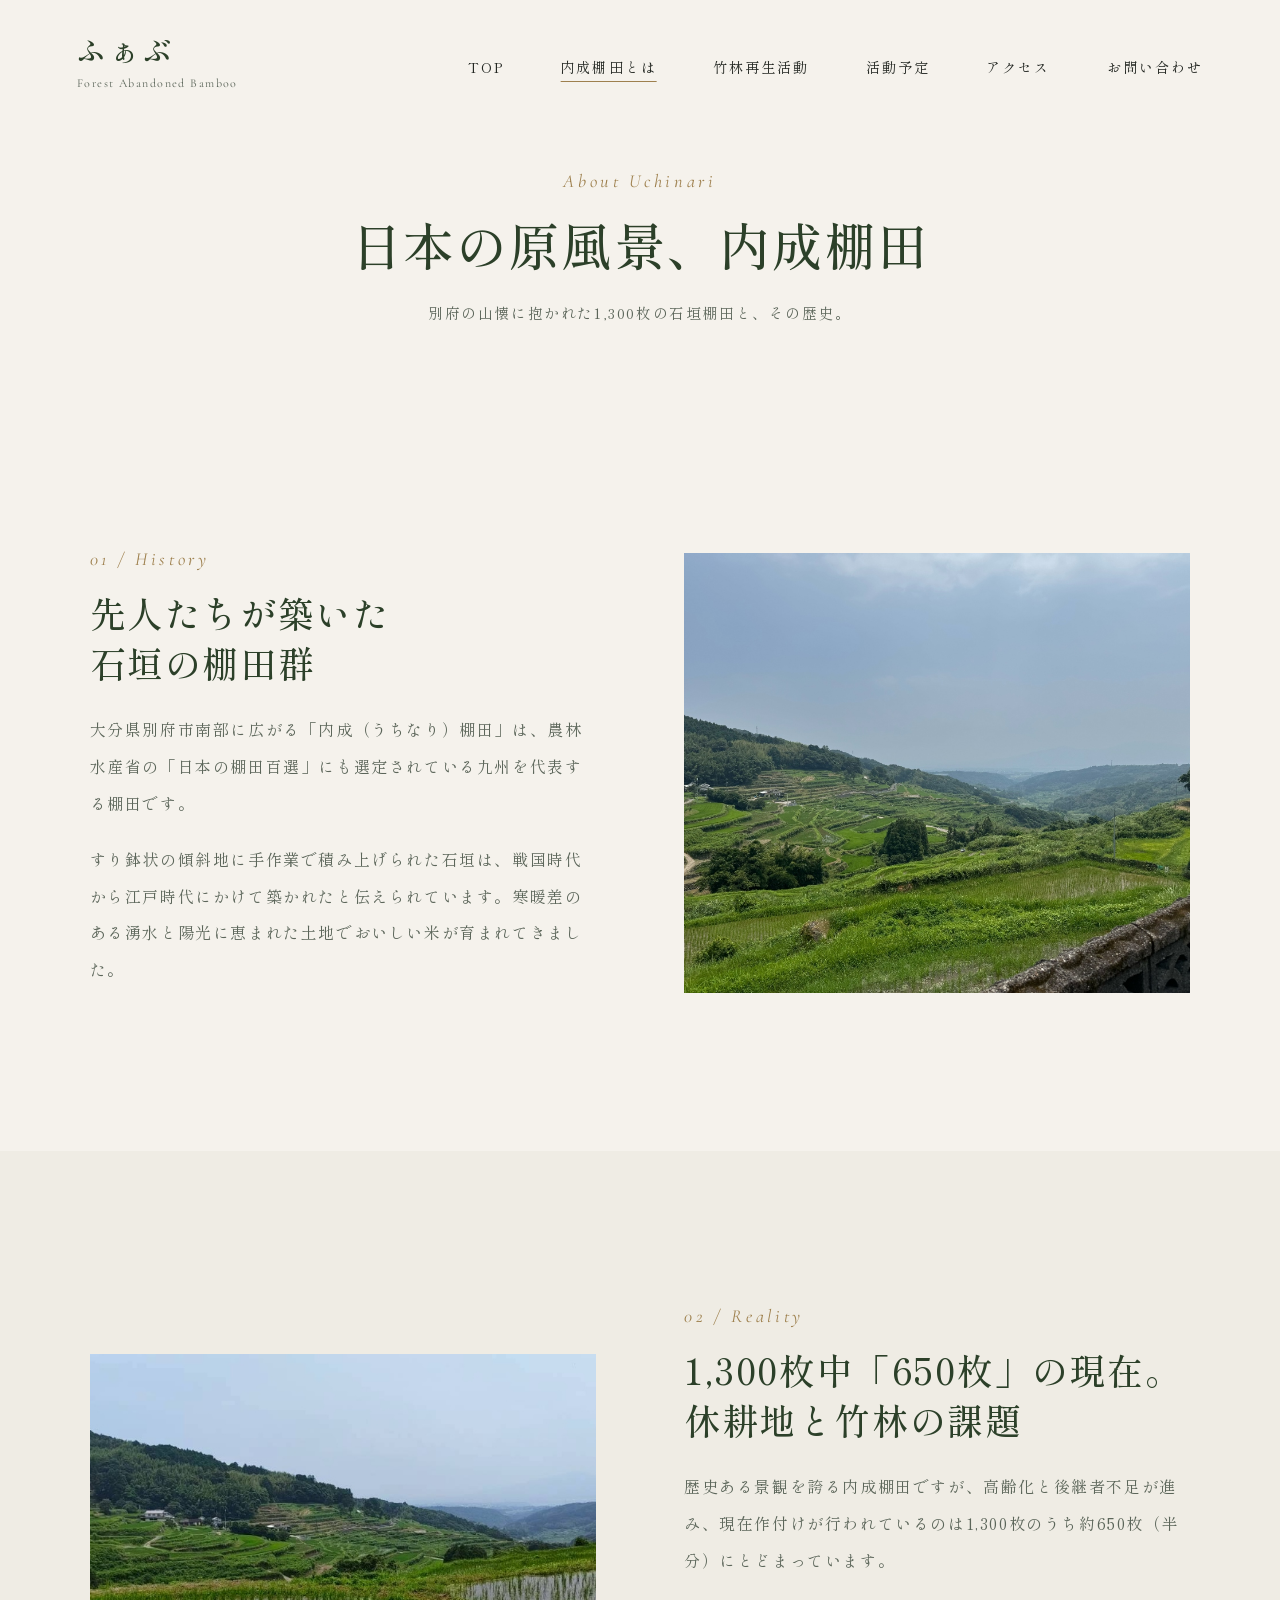
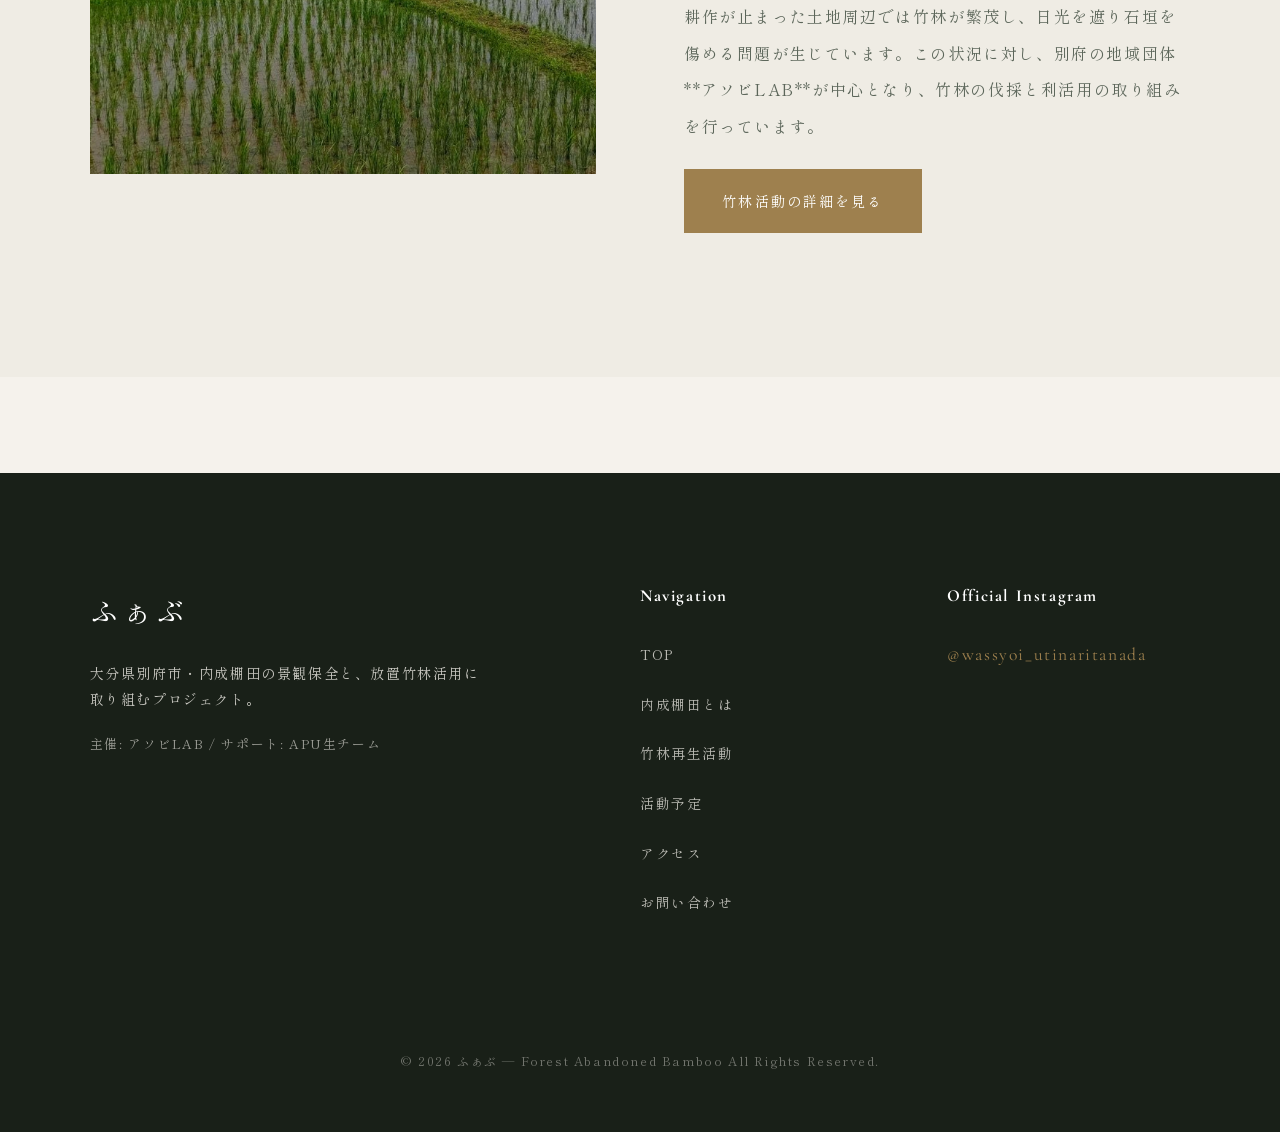
==== commit 0bd603e4: "Add files via upload" ====
--- a/about.html
+++ b/about.html
@@ -3,7 +3,7 @@
 <head>
   <meta charset="UTF-8">
   <meta name="viewport" content="width=device-width, initial-scale=1.0">
-  <title>内成棚田とは | FAB — Forest Abandoned Bamboo</title>
+  <title>内成棚田とは | ふぁぶ — Forest Abandoned Bamboo</title>
   <meta name="description" content="大分県別府市・内成棚田。日本の棚田百選の歴史、四季の景観、そして約半数が休耕地となった現実。">
   <link rel="stylesheet" href="css/reset.css">
   <link rel="stylesheet" href="css/style.css">
@@ -16,7 +16,7 @@
   <header class="site-header">
     <div class="header-container">
       <a href="index.html" class="site-logo">
-        <span class="logo-main">FAB</span>
+        <span class="logo-main">ふぁぶ</span>
         <span class="logo-sub">Forest Abandoned Bamboo</span>
       </a>
       <button class="hamburger" aria-label="メニュー">
@@ -65,7 +65,8 @@
 
         <div class="reveal-fade-up delay-1">
           <div class="hero-image-box reveal-mask-box" style="height: 440px;">
-            <img src="images/uchinari-3.jpg" alt="内成棚田の石垣風景">
+            <!-- 高台から見下ろす内成棚田のパノラマ絶景 -->
+            <img src="images/uchinari-2.jpg" alt="高台から見下ろす内成棚田のパノラマ絶景">
           </div>
         </div>
       </div>
@@ -78,7 +79,8 @@
       <div class="overlap-grid">
         <div class="reveal-fade-up">
           <div class="hero-image-box reveal-mask-box" style="height: 420px;">
-            <img src="images/uchinari-4.jpg" alt="内成棚田の実際の水田">
+            <!-- 美しい水田と石垣のリアル写真 -->
+            <img src="images/uchinari-1.jpg" alt="内成棚田の美しい水田と石垣">
           </div>
         </div>
 
@@ -104,7 +106,7 @@
     <div class="container">
       <div class="footer-top-grid">
         <div>
-          <div class="footer-brand">FAB</div>
+          <div class="footer-brand">ふぁぶ</div>
           <p style="font-size: 0.88rem; opacity: 0.8; max-width: 400px; line-height: 1.9;">
             大分県別府市・内成棚田の景観保全と、放置竹林活用に取り組むプロジェクト。
           </p>
@@ -129,7 +131,7 @@
         </div>
       </div>
       <div class="footer-copy">
-        &copy; 2026 FAB — Forest Abandoned Bamboo All Rights Reserved.
+        &copy; 2026 ふぁぶ — Forest Abandoned Bamboo All Rights Reserved.
       </div>
     </div>
   </footer>
--- a/css/style.css
+++ b/css/style.css
@@ -1,12 +1,10 @@
 /* ============================================
-   FAB — Forest Abandoned Bamboo
+   ふぁぶ — Forest Abandoned Bamboo
    Authentic Japanese Minimal Aesthetics
-   Directly Inspired by Bleston Court & Luma
    ============================================ */
 
-@import url('https://fonts.googleapis.com/css2?family=Cormorant+Garamond:ital,wght@0,300;0,400;0,500;1,400&family=Shippori+Mincho:wght@400;500;600&display=swap');
-
-/* --- Design Tokens --- */
+@import url('https://fonts.googleapis.com/css2?family=Cormorant+Garamond:ital,wght@0,300;0,400;0,500;1,400&family=Shippori+Mincho:wght@400;500;600;700&display=swap');
+
 :root {
   --font-serif-jp: 'Shippori Mincho', serif;
   --font-serif-en: 'Cormorant Garamond', serif;
@@ -30,7 +28,6 @@
   --transition-smooth: cubic-bezier(0.16, 1, 0.3, 1);
 }
 
-/* Base Reset & Typography */
 *, *::before, *::after {
   box-sizing: border-box;
   margin: 0;
@@ -68,7 +65,6 @@
   display: block;
 }
 
-/* Layout Utilities */
 .container {
   width: 86%;
   max-width: 1140px;
@@ -77,30 +73,30 @@
 }
 
 .section-padding {
-  padding: 10rem 0;
+  padding: 9rem 0;
 }
 
 @media (max-width: 768px) {
   .section-padding {
-    padding: 5.5rem 0;
-  }
-}
-
-/* --- Site Header --- */
+    padding: 5rem 0;
+  }
+}
+
+/* Header */
 .site-header {
   position: fixed;
   top: 0;
   left: 0;
   width: 100%;
   z-index: 1000;
-  padding: 2.5rem 0;
+  padding: 2.2rem 0;
   transition: all 0.4s var(--transition-smooth);
 }
 
 .site-header.scrolled {
   background-color: rgba(245, 242, 236, 0.96);
   backdrop-filter: blur(8px);
-  padding: 1.4rem 0;
+  padding: 1.2rem 0;
   border-bottom: 1px solid var(--border-subtle);
 }
 
@@ -119,17 +115,17 @@
 }
 
 .logo-main {
+  font-family: var(--font-serif-jp);
+  font-weight: 600;
+  font-size: 1.8rem;
+  letter-spacing: 0.15em;
+  color: var(--color-accent-green);
+  line-height: 1;
+}
+
+.logo-sub {
   font-family: var(--font-serif-en);
-  font-weight: 400;
-  font-size: 1.9rem;
-  letter-spacing: 0.2em;
-  color: var(--color-accent-green);
-  line-height: 1;
-}
-
-.logo-sub {
-  font-family: var(--font-serif-jp);
-  font-size: 0.68rem;
+  font-size: 0.75rem;
   letter-spacing: 0.12em;
   color: var(--color-text-sub);
   margin-top: 0.35rem;
@@ -187,10 +183,10 @@
   background-color: var(--color-text-main);
 }
 
-/* --- Hero Section --- */
+/* Hero */
 .hero-wrapper {
   position: relative;
-  min-height: 94vh;
+  min-height: 90vh;
   display: flex;
   align-items: center;
   padding-top: 7rem;
@@ -224,7 +220,7 @@
 
 .hero-heading {
   font-size: clamp(2rem, 3.8vw, 3.2rem);
-  font-weight: 400;
+  font-weight: 500;
   line-height: 1.5;
   color: var(--color-accent-green);
   margin-bottom: 2.2rem;
@@ -257,11 +253,7 @@
   transition: transform 1.6s var(--transition-smooth);
 }
 
-.hero-image-box:hover img {
-  transform: scale(1.025);
-}
-
-/* --- Featured Notice Banner (10/24 Event) --- */
+/* Banner */
 .featured-event-banner {
   margin-top: -1.5rem;
   position: relative;
@@ -299,7 +291,7 @@
 
 .banner-title {
   font-size: clamp(1.4rem, 2.4vw, 2rem);
-  font-weight: 400;
+  font-weight: 500;
   color: var(--color-accent-green);
   line-height: 1.45;
   margin-bottom: 1.2rem;
@@ -312,7 +304,7 @@
   margin-bottom: 2rem;
 }
 
-/* --- Section Headings --- */
+/* Headings */
 .section-header-wrap {
   margin-bottom: 4.5rem;
 }
@@ -329,7 +321,7 @@
 
 .section-main-title {
   font-size: clamp(1.8rem, 2.8vw, 2.5rem);
-  font-weight: 400;
+  font-weight: 500;
   color: var(--color-accent-green);
   line-height: 1.4;
 }
@@ -341,7 +333,7 @@
   max-width: 600px;
 }
 
-/* --- Overlap & Authentic Section --- */
+/* Overlap Grid */
 .overlap-grid {
   display: grid;
   grid-template-columns: 1fr 1fr;
@@ -381,7 +373,7 @@
   .overlap-img-sub { display: none; }
 }
 
-/* --- Stats Display --- */
+/* Stats */
 .stats-flex-grid {
   display: grid;
   grid-template-columns: repeat(4, 1fr);
@@ -429,7 +421,7 @@
   line-height: 1.7;
 }
 
-/* --- Event Schedule List --- */
+/* Events */
 .events-clean-list {
   display: flex;
   flex-direction: column;
@@ -483,7 +475,7 @@
   color: var(--color-text-sub);
 }
 
-/* --- Custom Buttons --- */
+/* Buttons */
 .btn-custom {
   display: inline-flex;
   align-items: center;
@@ -526,7 +518,7 @@
   color: var(--color-text-light);
 }
 
-/* --- Footer --- */
+/* Footer */
 .site-footer {
   background-color: var(--color-bg-dark);
   color: var(--color-text-light);
@@ -551,8 +543,8 @@
 }
 
 .footer-brand {
-  font-family: var(--font-serif-en);
-  font-size: 1.9rem;
+  font-family: var(--font-serif-jp);
+  font-size: 1.8rem;
   letter-spacing: 0.15em;
   color: #fff;
   margin-bottom: 1rem;
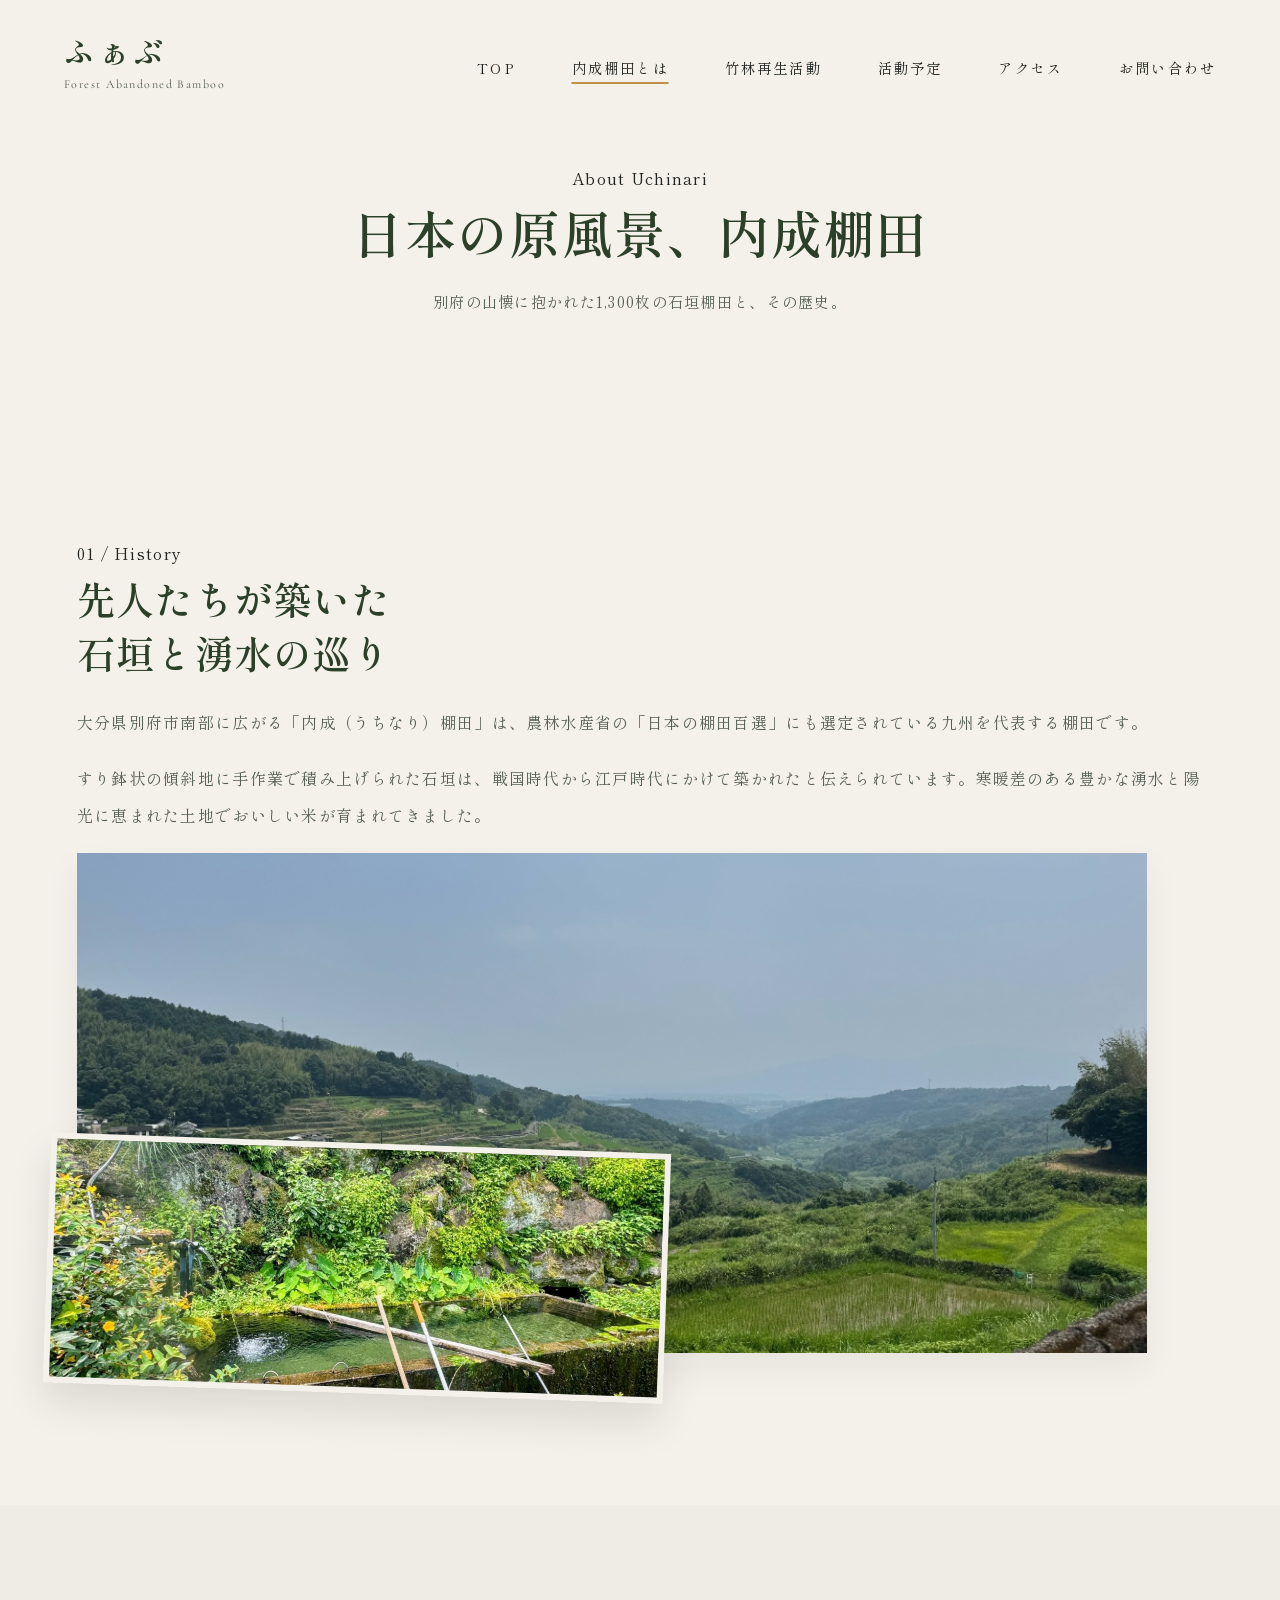
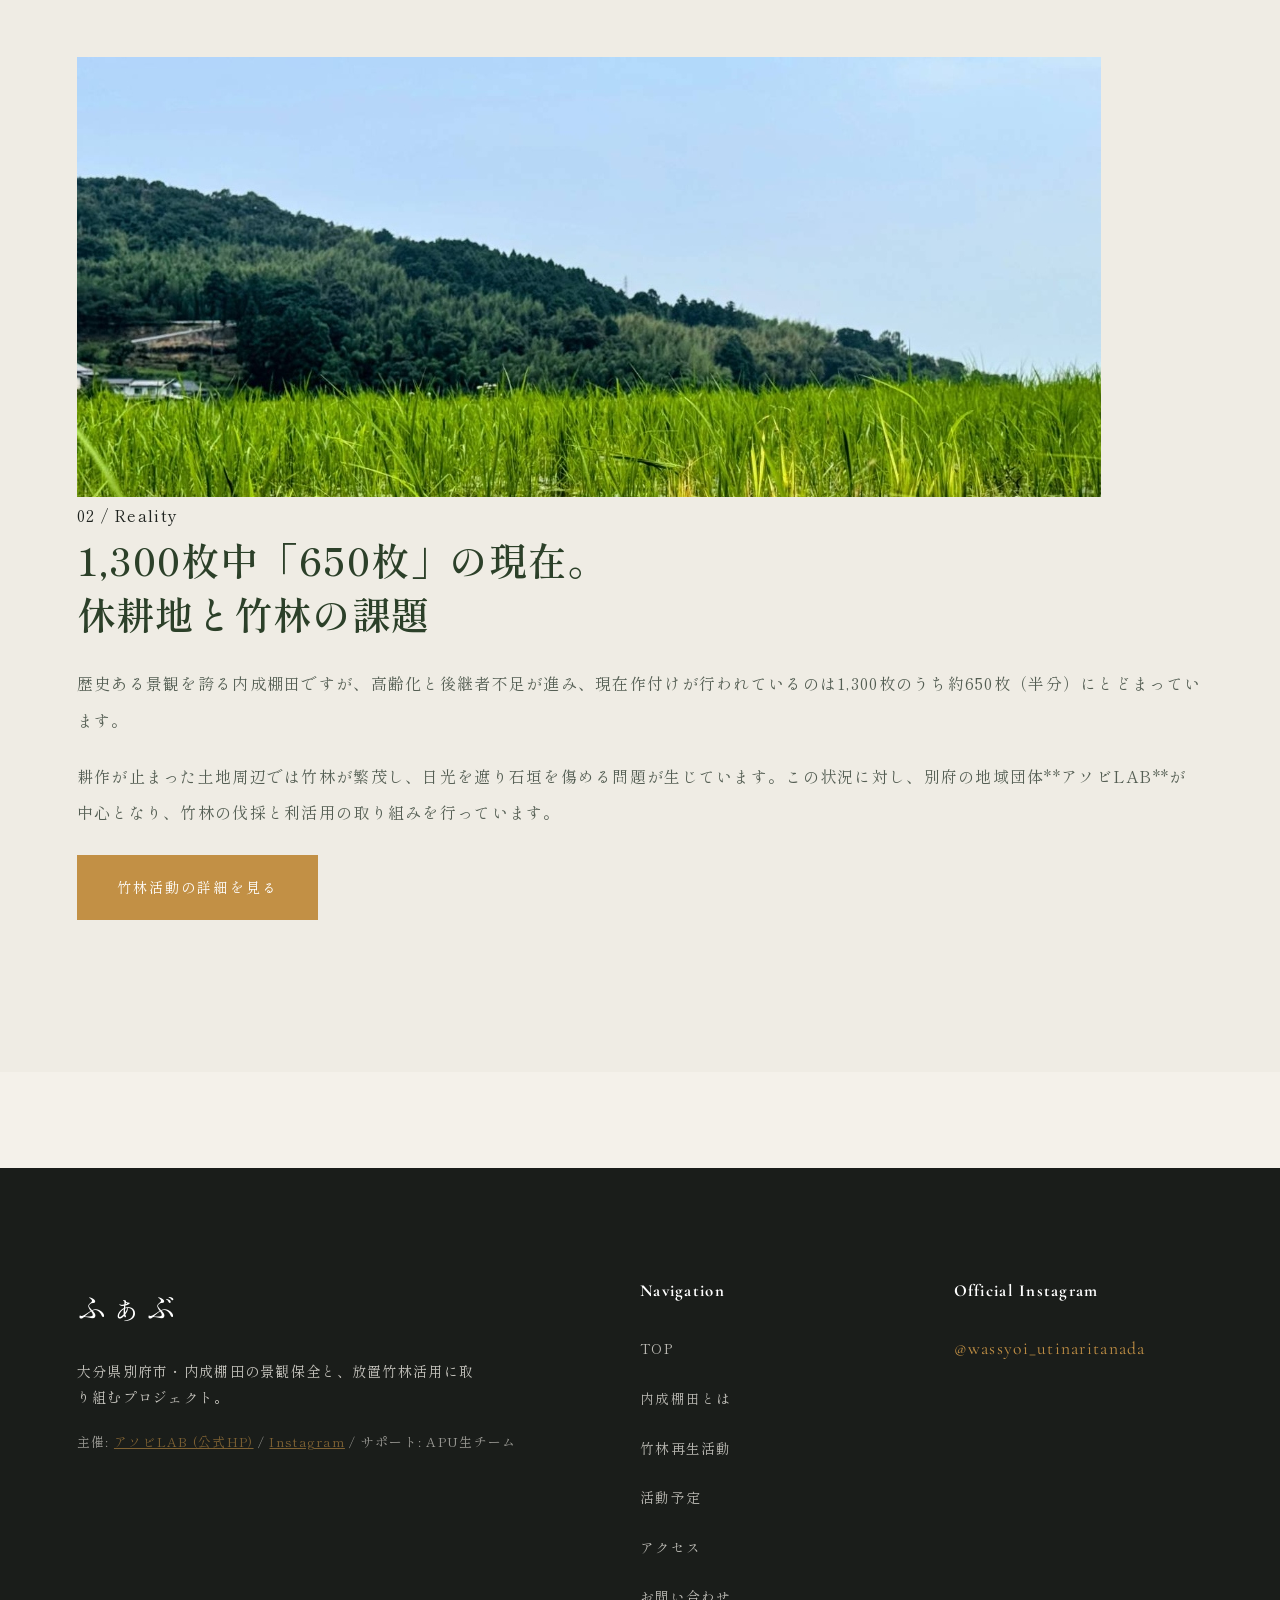
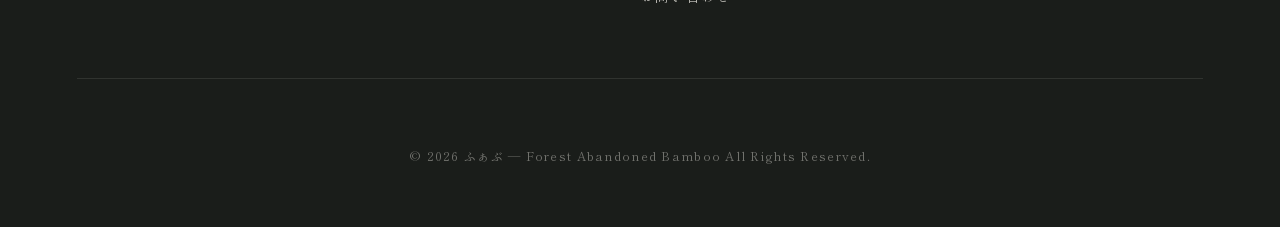
==== commit a8865199: "Add files via upload" ====
--- a/about.html
+++ b/about.html
@@ -53,34 +53,35 @@
         <div class="reveal-fade-up">
           <span class="section-num-en">01 / History</span>
           <h2 class="section-main-title" style="margin-bottom: 1.5rem;">
-            先人たちが築いた<br>石垣の棚田群
+            先人たちが築いた<br>石垣と湧水の巡り
           </h2>
           <p style="margin-bottom: 1.2rem; color: var(--color-text-sub);">
             大分県別府市南部に広がる「内成（うちなり）棚田」は、農林水産省の「日本の棚田百選」にも選定されている九州を代表する棚田です。
           </p>
           <p style="margin-bottom: 1.2rem; color: var(--color-text-sub);">
-            すり鉢状の傾斜地に手作業で積み上げられた石垣は、戦国時代から江戸時代にかけて築かれたと伝えられています。寒暖差のある湧水と陽光に恵まれた土地でおいしい米が育まれてきました。
+            すり鉢状の傾斜地に手作業で積み上げられた石垣は、戦国時代から江戸時代にかけて築かれたと伝えられています。寒暖差のある豊かな湧水と陽光に恵まれた土地でおいしい米が育まれてきました。
           </p>
         </div>
 
         <div class="reveal-fade-up delay-1">
-          <div class="hero-image-box reveal-mask-box" style="height: 440px;">
-            <!-- 高台から見下ろす内成棚田のパノラマ絶景 -->
-            <img src="images/uchinari-2.jpg" alt="高台から見下ろす内成棚田のパノラマ絶景">
+          <div class="hero-image-stack">
+            <!-- 絶景パノラマ写真 ＋ 追加された山水・石垣写真 -->
+            <img src="images/uchinari-2.jpg" alt="高台から見下ろす内成棚田のパノラマ絶景" class="hero-img-primary">
+            <img src="images/uchinari-water-spring.jpg" alt="内成棚田の豊かな山水と石垣写真" class="hero-img-secondary">
           </div>
         </div>
       </div>
     </div>
   </section>
 
-  <!-- Realities Section -->
+  <!-- Rice Section (New Image Added) -->
   <section class="section-padding" style="background-color: #EFECE4;">
     <div class="container">
       <div class="overlap-grid">
         <div class="reveal-fade-up">
-          <div class="hero-image-box reveal-mask-box" style="height: 420px;">
-            <!-- 美しい水田と石垣のリアル写真 -->
-            <img src="images/uchinari-1.jpg" alt="内成棚田の美しい水田と石垣">
+          <div class="hero-image-box reveal-mask-box" style="height: 440px;">
+            <!-- 追加された稲苗のクローズアップ写真 -->
+            <img src="images/uchinari-rice-close.jpg" alt="水田にそよぐ緑の稲苗">
           </div>
         </div>
 
@@ -110,7 +111,7 @@
           <p style="font-size: 0.88rem; opacity: 0.8; max-width: 400px; line-height: 1.9;">
             大分県別府市・内成棚田の景観保全と、放置竹林活用に取り組むプロジェクト。
           </p>
-          <p style="font-size: 0.8rem; opacity: 0.6; margin-top: 1rem;">主催: アソビLAB / サポート: APU生チーム</p>
+          <p style="font-size: 0.8rem; opacity: 0.6; margin-top: 1rem;">主催: <a href="https://asobi-lab.fun/" target="_blank" rel="noopener noreferrer" style="color: var(--color-accent-gold); text-decoration: underline;">アソビLAB (公式HP)</a> / <a href="https://www.instagram.com/asobilab.beppu/" target="_blank" rel="noopener noreferrer" style="color: var(--color-accent-gold); text-decoration: underline;">Instagram</a> / サポート: APU生チーム</p>
         </div>
         <div>
           <h4 style="font-family: var(--font-serif-en); font-size: 1.05rem; color: #fff; margin-bottom: 1.2rem;">Navigation</h4>
--- a/css/style.css
+++ b/css/style.css
@@ -1,29 +1,29 @@
 /* ============================================
    ふぁぶ — Forest Abandoned Bamboo
-   Authentic Japanese Minimal Aesthetics
+   Craft & Asymmetric Modern Design System
+   Inspired by DOD, Kamiyama, & Musu-Sauna
    ============================================ */
 
-@import url('https://fonts.googleapis.com/css2?family=Cormorant+Garamond:ital,wght@0,300;0,400;0,500;1,400&family=Shippori+Mincho:wght@400;500;600;700&display=swap');
+@import url('https://fonts.googleapis.com/css2?family=Cormorant+Garamond:ital,wght@0,400;0,600;1,400&family=Shippori+Mincho:wght@400;500;600;700&display=swap');
 
 :root {
   --font-serif-jp: 'Shippori Mincho', serif;
   --font-serif-en: 'Cormorant Garamond', serif;
   
-  --color-bg-paper: #F5F2EC;
+  --color-bg-paper: #F4F1EA;
   --color-bg-white: #FFFFFF;
-  --color-bg-dark: #192018;
-  --color-bg-card: #FAF8F3;
-
-  --color-text-main: #222621;
-  --color-text-sub: #5C665A;
-  --color-text-muted: #949E92;
-  --color-text-light: #F5F2EC;
+  --color-bg-dark: #1A1D1A;
+  --color-bg-green: #243622;
+  --color-bg-subtle: #EAE6DC;
+
+  --color-text-main: #1F231F;
+  --color-text-sub: #545E53;
+  --color-text-muted: #8B948A;
+  --color-text-light: #F4F1EA;
   
-  --color-accent-gold: #9E804E;
+  --color-accent-gold: #C29045;
   --color-accent-green: #2C4029;
-
-  --border-subtle: rgba(34, 38, 33, 0.08);
-  --border-gold: rgba(158, 128, 78, 0.3);
+  --color-accent-craft: #D6C5A2;
 
   --transition-smooth: cubic-bezier(0.16, 1, 0.3, 1);
 }
@@ -46,17 +46,17 @@
 body {
   overflow-x: hidden;
   line-height: 2.3;
-  letter-spacing: 0.1em;
+  letter-spacing: 0.08em;
 }
 
 a {
   color: inherit;
   text-decoration: none;
-  transition: opacity 0.35s var(--transition-smooth);
+  transition: all 0.3s var(--transition-smooth);
 }
 
 a:hover {
-  opacity: 0.7;
+  opacity: 0.75;
 }
 
 img {
@@ -66,14 +66,14 @@
 }
 
 .container {
-  width: 86%;
-  max-width: 1140px;
+  width: 88%;
+  max-width: 1180px;
   margin: 0 auto;
   position: relative;
 }
 
 .section-padding {
-  padding: 9rem 0;
+  padding: 9.5rem 0;
 }
 
 @media (max-width: 768px) {
@@ -94,18 +94,18 @@
 }
 
 .site-header.scrolled {
-  background-color: rgba(245, 242, 236, 0.96);
-  backdrop-filter: blur(8px);
+  background-color: rgba(244, 241, 234, 0.96);
+  backdrop-filter: blur(10px);
   padding: 1.2rem 0;
-  border-bottom: 1px solid var(--border-subtle);
+  border-bottom: 1px solid rgba(31, 35, 31, 0.08);
 }
 
 .header-container {
   display: flex;
   align-items: center;
   justify-content: space-between;
-  width: 88%;
-  max-width: 1200px;
+  width: 90%;
+  max-width: 1240px;
   margin: 0 auto;
 }
 
@@ -116,8 +116,8 @@
 
 .logo-main {
   font-family: var(--font-serif-jp);
-  font-weight: 600;
-  font-size: 1.8rem;
+  font-weight: 700;
+  font-size: 1.9rem;
   letter-spacing: 0.15em;
   color: var(--color-accent-green);
   line-height: 1;
@@ -140,11 +140,11 @@
 
 .site-nav a {
   font-family: var(--font-serif-jp);
-  font-size: 0.88rem;
+  font-size: 0.9rem;
   letter-spacing: 0.15em;
   color: var(--color-text-main);
   position: relative;
-  padding-bottom: 0.3rem;
+  padding-bottom: 0.4rem;
 }
 
 .site-nav a::after {
@@ -154,7 +154,7 @@
   left: 50%;
   transform: translateX(-50%);
   width: 0;
-  height: 1px;
+  height: 2px;
   background-color: var(--color-accent-gold);
   transition: width 0.35s var(--transition-smooth);
 }
@@ -183,20 +183,21 @@
   background-color: var(--color-text-main);
 }
 
-/* Hero */
+/* Hero Section (DOD & Kamiyama Asymmetric Style) */
 .hero-wrapper {
   position: relative;
-  min-height: 90vh;
+  min-height: 92vh;
   display: flex;
   align-items: center;
   padding-top: 7rem;
   background-color: var(--color-bg-paper);
+  overflow: hidden;
 }
 
 .hero-grid {
   display: grid;
-  grid-template-columns: 1fr 1fr;
-  gap: 5.5rem;
+  grid-template-columns: 1.1fr 0.9fr;
+  gap: 4.5rem;
   align-items: center;
   width: 100%;
 }
@@ -208,66 +209,80 @@
   }
 }
 
-.hero-tag-en {
-  font-family: var(--font-serif-en);
-  font-size: 1.15rem;
-  font-style: italic;
-  letter-spacing: 0.2em;
-  color: var(--color-accent-gold);
-  margin-bottom: 1.5rem;
-  display: block;
+/* DOD-style Craft Badge */
+.craft-badge-label {
+  display: inline-block;
+  background-color: var(--color-accent-green);
+  color: #fff;
+  font-family: var(--font-serif-jp);
+  font-size: 0.82rem;
+  letter-spacing: 0.15em;
+  padding: 0.3rem 1.2rem;
+  margin-bottom: 1.8rem;
+  transform: rotate(-1deg);
 }
 
 .hero-heading {
-  font-size: clamp(2rem, 3.8vw, 3.2rem);
-  font-weight: 500;
-  line-height: 1.5;
-  color: var(--color-accent-green);
-  margin-bottom: 2.2rem;
+  font-size: clamp(2.2rem, 4.2vw, 3.6rem);
+  font-weight: 600;
+  line-height: 1.45;
+  color: var(--color-accent-green);
+  margin-bottom: 2rem;
 }
 
 .hero-lead {
-  font-size: 0.95rem;
+  font-size: 0.98rem;
   color: var(--color-text-sub);
   margin-bottom: 2.8rem;
   line-height: 2.2;
 }
 
-.hero-image-box {
+/* Image Stack Overlap */
+.hero-image-stack {
   position: relative;
   width: 100%;
-  height: 520px;
-  overflow: hidden;
+}
+
+.hero-img-primary {
+  width: 95%;
+  height: 500px;
+  object-fit: cover;
+  box-shadow: 0 15px 35px rgba(0,0,0,0.06);
+}
+
+.hero-img-secondary {
+  position: absolute;
+  bottom: -40px;
+  left: -30px;
+  width: 55%;
+  height: 250px;
+  object-fit: cover;
+  border: 6px solid var(--color-bg-paper);
+  box-shadow: 0 20px 40px rgba(0,0,0,0.1);
+  transform: rotate(2deg);
 }
 
 @media (max-width: 768px) {
-  .hero-image-box {
-    height: 360px;
-  }
-}
-
-.hero-image-box img {
-  width: 100%;
-  height: 100%;
-  object-fit: cover;
-  transition: transform 1.6s var(--transition-smooth);
-}
-
-/* Banner */
+  .hero-img-primary { width: 100%; height: 340px; }
+  .hero-img-secondary { display: none; }
+}
+
+/* Featured Event Banner (10/24 Event) */
 .featured-event-banner {
-  margin-top: -1.5rem;
+  margin-top: 3rem;
   position: relative;
   z-index: 10;
 }
 
 .banner-card {
   background-color: var(--color-bg-white);
-  border: 1px solid var(--border-subtle);
   padding: 4rem;
   display: grid;
-  grid-template-columns: 1.2fr 0.8fr;
+  grid-template-columns: 1.1fr 0.9fr;
   gap: 4rem;
   align-items: center;
+  border-top: 3px solid var(--color-accent-gold);
+  box-shadow: 0 20px 50px rgba(0,0,0,0.04);
 }
 
 @media (max-width: 992px) {
@@ -278,102 +293,51 @@
   }
 }
 
-.banner-date-tag {
-  display: inline-block;
-  border-bottom: 1px solid var(--color-accent-gold);
-  color: var(--color-accent-gold);
-  font-family: var(--font-serif-en);
-  font-size: 1.05rem;
-  letter-spacing: 0.2em;
+.banner-title {
+  font-size: clamp(1.5rem, 2.5vw, 2.1rem);
+  font-weight: 600;
+  color: var(--color-accent-green);
+  line-height: 1.4;
   margin-bottom: 1.2rem;
-  padding-bottom: 0.2rem;
-}
-
-.banner-title {
-  font-size: clamp(1.4rem, 2.4vw, 2rem);
-  font-weight: 500;
-  color: var(--color-accent-green);
-  line-height: 1.45;
-  margin-bottom: 1.2rem;
 }
 
 .banner-desc {
-  font-size: 0.9rem;
+  font-size: 0.92rem;
   color: var(--color-text-sub);
   line-height: 2.1;
   margin-bottom: 2rem;
 }
 
-/* Headings */
+/* Section Headings (Natural Japanese) */
 .section-header-wrap {
-  margin-bottom: 4.5rem;
-}
-
-.section-num-en {
-  font-family: var(--font-serif-en);
-  font-size: 1.15rem;
-  font-style: italic;
-  letter-spacing: 0.2em;
+  margin-bottom: 4rem;
+}
+
+.natural-tag-label {
+  display: inline-block;
+  font-family: var(--font-serif-jp);
+  font-size: 0.88rem;
   color: var(--color-accent-gold);
-  display: block;
-  margin-bottom: 0.4rem;
+  letter-spacing: 0.18em;
+  margin-bottom: 0.5rem;
+  font-weight: 600;
 }
 
 .section-main-title {
-  font-size: clamp(1.8rem, 2.8vw, 2.5rem);
-  font-weight: 500;
+  font-size: clamp(1.9rem, 3vw, 2.6rem);
+  font-weight: 600;
   color: var(--color-accent-green);
   line-height: 1.4;
 }
 
 .section-desc-lead {
-  font-size: 0.92rem;
+  font-size: 0.95rem;
   color: var(--color-text-sub);
   margin-top: 1rem;
-  max-width: 600px;
-}
-
-/* Overlap Grid */
-.overlap-grid {
-  display: grid;
-  grid-template-columns: 1fr 1fr;
-  gap: 5.5rem;
-  align-items: center;
-}
-
-@media (max-width: 992px) {
-  .overlap-grid {
-    grid-template-columns: 1fr;
-    gap: 3rem;
-  }
-}
-
-.overlap-image-wrapper {
-  position: relative;
-}
-
-.overlap-img-main {
-  width: 90%;
-  height: 450px;
-  object-fit: cover;
-}
-
-.overlap-img-sub {
-  position: absolute;
-  bottom: -35px;
-  right: 0;
-  width: 55%;
-  height: 260px;
-  object-fit: cover;
-  border: 6px solid var(--color-bg-paper);
-}
-
-@media (max-width: 768px) {
-  .overlap-img-main { width: 100%; height: 290px; }
-  .overlap-img-sub { display: none; }
-}
-
-/* Stats */
+  max-width: 620px;
+}
+
+/* Stats Display */
 .stats-flex-grid {
   display: grid;
   grid-template-columns: repeat(4, 1fr);
@@ -396,32 +360,32 @@
 .stat-item-card {
   background-color: var(--color-bg-white);
   padding: 3rem 2rem;
-  border-top: 1px solid var(--border-gold);
+  border-top: 2px solid var(--color-accent-gold);
 }
 
 .stat-val {
   font-family: var(--font-serif-en);
-  font-size: clamp(2.4rem, 3.2vw, 3.2rem);
-  font-weight: 400;
+  font-size: clamp(2.6rem, 3.5vw, 3.6rem);
+  font-weight: 500;
   color: var(--color-accent-green);
   line-height: 1;
   margin-bottom: 0.6rem;
 }
 
 .stat-lbl {
-  font-size: 0.88rem;
-  font-weight: 500;
+  font-size: 0.9rem;
+  font-weight: 600;
   color: var(--color-text-main);
   margin-bottom: 0.4rem;
 }
 
 .stat-sub-text {
-  font-size: 0.78rem;
+  font-size: 0.8rem;
   color: var(--color-text-muted);
   line-height: 1.7;
 }
 
-/* Events */
+/* Schedule List */
 .events-clean-list {
   display: flex;
   flex-direction: column;
@@ -435,8 +399,8 @@
   grid-template-columns: 150px 1fr 160px;
   gap: 2rem;
   align-items: center;
-  border-left: 2px solid var(--color-accent-green);
-  transition: all 0.3s var(--transition-smooth);
+  border-left: 3px solid var(--color-accent-green);
+  transition: transform 0.3s var(--transition-smooth);
 }
 
 @media (max-width: 768px) {
@@ -449,13 +413,13 @@
 
 .event-row-card.highlight-row {
   border-left-color: var(--color-accent-gold);
-  background-color: #FAF8F2;
+  background-color: #FAF7EF;
 }
 
 .event-date-badge {
   font-family: var(--font-serif-en);
-  font-size: 1.35rem;
-  font-weight: 400;
+  font-size: 1.4rem;
+  font-weight: 600;
   color: var(--color-accent-green);
 }
 
@@ -464,18 +428,18 @@
 }
 
 .event-title-main {
-  font-size: 1.1rem;
-  font-weight: 400;
+  font-size: 1.15rem;
+  font-weight: 600;
   color: var(--color-text-main);
   margin-bottom: 0.3rem;
 }
 
 .event-desc-sub {
-  font-size: 0.86rem;
+  font-size: 0.88rem;
   color: var(--color-text-sub);
 }
 
-/* Buttons */
+/* Custom Buttons */
 .btn-custom {
   display: inline-flex;
   align-items: center;
@@ -483,7 +447,7 @@
   font-family: var(--font-serif-jp);
   font-size: 0.88rem;
   letter-spacing: 0.15em;
-  padding: 1rem 2.4rem;
+  padding: 1rem 2.5rem;
   transition: all 0.35s var(--transition-smooth);
   cursor: pointer;
   border: none;
@@ -504,7 +468,7 @@
 }
 
 .btn-gold:hover {
-  background-color: #886c3f;
+  background-color: #a37532;
 }
 
 .btn-outline {
@@ -531,7 +495,7 @@
   grid-template-columns: 2fr 1fr 1fr;
   gap: 4rem;
   margin-bottom: 4rem;
-  border-bottom: 1px solid var(--border-dark-subtle);
+  border-bottom: 1px solid rgba(244, 241, 234, 0.1);
   padding-bottom: 4rem;
 }
 
@@ -544,7 +508,7 @@
 
 .footer-brand {
   font-family: var(--font-serif-jp);
-  font-size: 1.8rem;
+  font-size: 1.9rem;
   letter-spacing: 0.15em;
   color: #fff;
   margin-bottom: 1rem;
